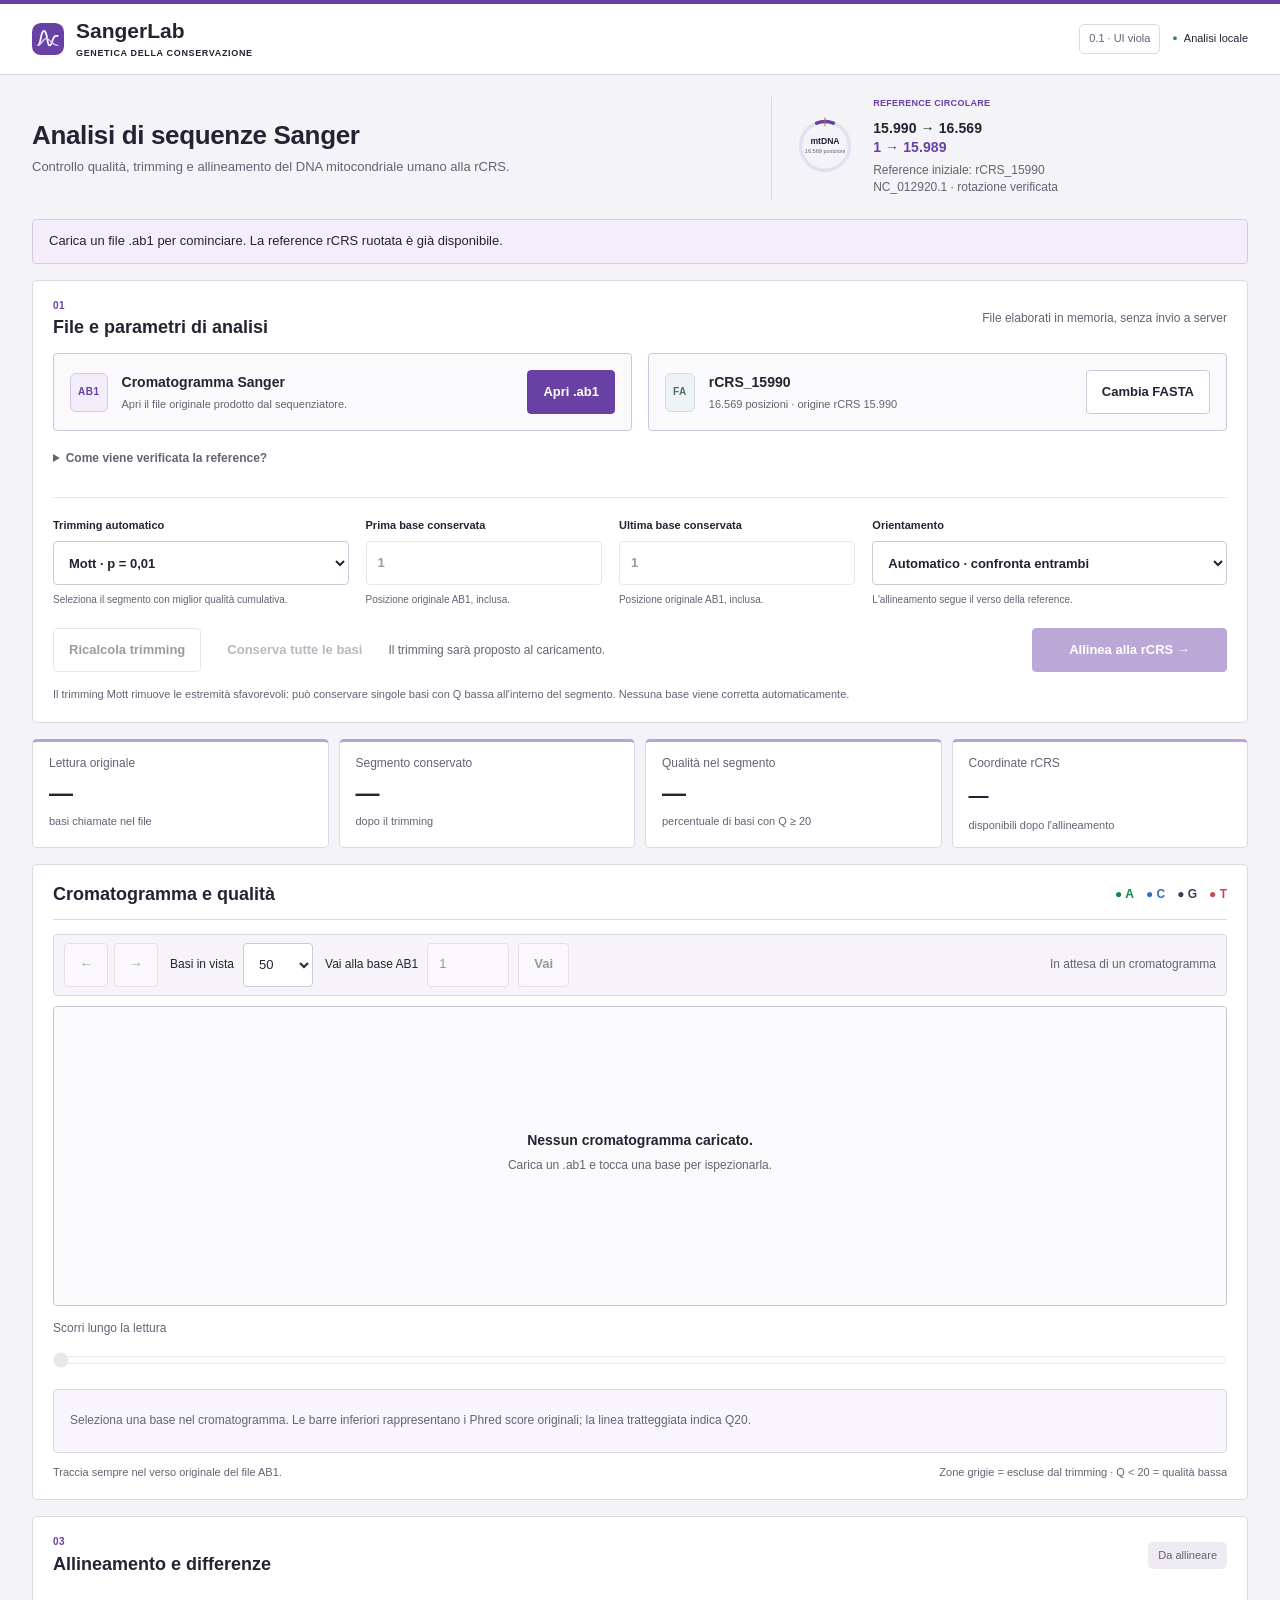
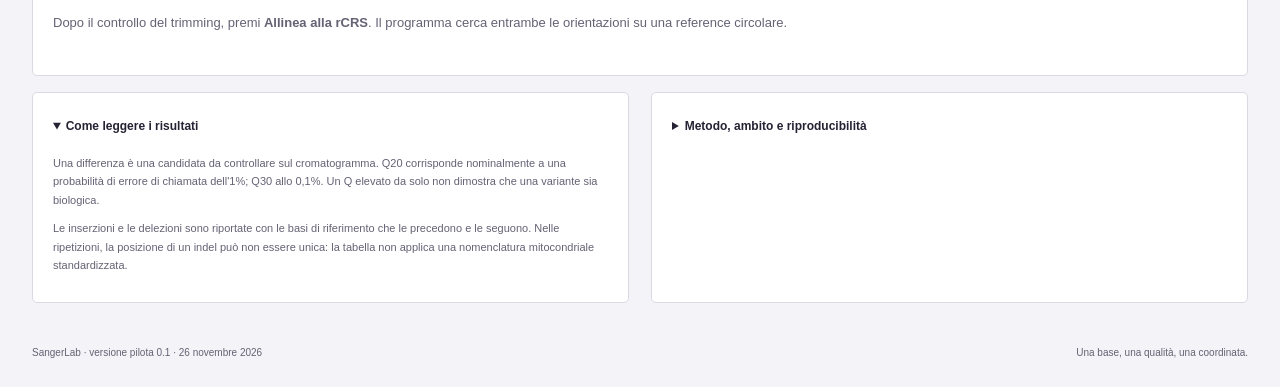
==== index.html @ 2204ccaf "Initial release - SangerLab v0.1.0" ====
<!doctype html>
<!--
MIT License

Copyright (c) 2026 SangerLab contributors

Permission is hereby granted, free of charge, to any person obtaining a copy
of this software and associated documentation files (the "Software"), to deal
in the Software without restriction, including without limitation the rights
to use, copy, modify, merge, publish, distribute, sublicense, and/or sell
copies of the Software, and to permit persons to whom the Software is
furnished to do so, subject to the following conditions:

The above copyright notice and this permission notice shall be included in all
copies or substantial portions of the Software.

THE SOFTWARE IS PROVIDED "AS IS", WITHOUT WARRANTY OF ANY KIND, EXPRESS OR
IMPLIED, INCLUDING BUT NOT LIMITED TO THE WARRANTIES OF MERCHANTABILITY,
FITNESS FOR A PARTICULAR PURPOSE AND NONINFRINGEMENT. IN NO EVENT SHALL THE
AUTHORS OR COPYRIGHT HOLDERS BE LIABLE FOR ANY CLAIM, DAMAGES OR OTHER
LIABILITY, WHETHER IN AN ACTION OF CONTRACT, TORT OR OTHERWISE, ARISING FROM,
OUT OF OR IN CONNECTION WITH THE SOFTWARE OR THE USE OR OTHER DEALINGS IN THE
SOFTWARE.

The ABIF parser is adapted from Sanger Viewer, Copyright (c) 2026 Animesh,
also licensed under MIT. See THIRD_PARTY_NOTICES.txt and src/abif.js.

-->
<html lang="it">
<head>
  <meta charset="utf-8">
  <meta name="viewport" content="width=device-width, initial-scale=1">
  <meta name="theme-color" content="#6941a5">
  <meta http-equiv="Content-Security-Policy" content="default-src 'none'; script-src 'unsafe-inline'; style-src 'unsafe-inline'; img-src data: blob:; worker-src blob:; connect-src 'none'; font-src 'none'; object-src 'none'; base-uri 'none'; form-action 'none'">
  <title>SangerLab · D-loop e coordinate rCRS</title>
  <style>:root{--ink:#252333;--muted:#656274;--green:#6941a5;--green-dark:#4e2c82;--mint:#f0eaf8;--paper:#f4f3f7;--border:#dcd9e4;--a:#19854b;--c:#326fbe;--g:#334155;--t:#c94652;--amber:#986119;--amber-bg:#fff5df;--danger:#ae3c3c;--font:Inter,ui-sans-serif,-apple-system,BlinkMacSystemFont,"Segoe UI",sans-serif}*{box-sizing:border-box}body{margin:0;font-family:var(--font);color:var(--ink);background:var(--paper);font-size:15px;line-height:1.5}button,input,select{font:inherit}button,label.file-button,summary{touch-action:manipulation}button:focus-visible,input:focus-visible,select:focus-visible,summary:focus-visible,a:focus-visible{outline:3px solid #b37d2c;outline-offset:3px}button{cursor:pointer}button:disabled,input:disabled{opacity:.45;cursor:not-allowed}a{color:var(--green)}[hidden]{display:none!important}.topbar{border-bottom:1px solid var(--border);background:#fff}.topinner{max-width:1280px;margin:auto;padding:19px 32px;display:flex;justify-content:space-between;align-items:center}.brand{display:flex;gap:12px;align-items:center;font-size:23px;font-weight:720;letter-spacing:-.7px;text-decoration:none;color:var(--ink)}.brand svg{width:40px;height:40px}.brand small{display:block;font-size:8px;font-weight:650;letter-spacing:1.9px;line-height:1.7}.header-tags{display:flex;gap:12px;align-items:center;font-size:11px}.version{border:1px solid var(--border);padding:6px 9px;border-radius:5px;letter-spacing:1px;color:var(--muted)}.local-badge{display:flex;gap:6px;align-items:center}.local-badge span{color:#27906c;font-size:9px}main{max-width:1280px;margin:auto;padding:0 32px}.hero{display:grid;grid-template-columns:1.5fr 1fr;gap:50px;align-items:center;padding:46px 0 34px}.eyebrow{font-size:10px;font-weight:750;letter-spacing:1.6px;text-transform:uppercase;color:var(--green);margin:0 0 9px}h1{font-size:clamp(30px,3.45vw,43px);font-weight:650;letter-spacing:-1.5px;line-height:1.15;margin:0 0 15px}h1 em{font-style:normal;color:var(--green)}.intro{max-width:650px;color:var(--muted);line-height:1.7;font-size:14px;margin:0}.reference-hero{border-left:1px solid var(--border);padding-left:30px;display:flex;gap:15px;align-items:center}.circle-wrap{width:125px;flex-shrink:0}.reference-hero .eyebrow{font-size:9px;letter-spacing:1px}.reference-route{font-size:19px;line-height:1.4;font-weight:600;letter-spacing:.1px;margin:4px 0 9px}.reference-route span{color:var(--green)}.small{font-size:12px}.muted{color:var(--muted)}.status{border:1px solid #d6cbe7;background:#f3eef9;border-radius:8px;padding:12px 16px;font-size:13px;margin:0 0 22px;overflow-wrap:anywhere}.status.error{background:#fff0ed;border-color:#ebc1b8;color:#8b3030}.status.busy{background:#fff5df;border-color:#eddbb6}.card{background:white;border:1px solid var(--border);border-radius:13px;padding:25px 27px;margin-bottom:22px}.section-head{display:flex;justify-content:space-between;gap:20px;align-items:center;margin-bottom:20px}.section-head .eyebrow{margin-bottom:3px}h2{font-size:20px;line-height:1.3;font-weight:650;letter-spacing:-.4px;margin:0}h3{font-size:14px;margin:0;font-weight:650}.file-grid{display:grid;grid-template-columns:1fr 1fr;gap:16px}.file-box{display:flex;gap:14px;align-items:center;border:1px dashed #cfc5dd;background:#faf9fc;border-radius:8px;padding:16px;min-width:0;position:relative}.file-icon{color:var(--green);border:1px solid #d5c8e7;background:#f2edf9;border-radius:6px;padding:11px 7px;font-size:10px;font-weight:750;letter-spacing:.5px;flex-shrink:0}.file-icon.secondary{color:#566b73;background:#edf2f2;border-color:#d2dddd}.file-info{min-width:0;flex:1}.file-info h3{overflow-wrap:anywhere}.file-info p{font-size:11px;margin:4px 0 0;color:var(--muted)}.button{border:1px solid #cec9d9;border-radius:6px;background:white;color:var(--ink);padding:10px 15px;min-height:44px;font-weight:600;font-size:12px;display:inline-flex;align-items:center;justify-content:center;gap:10px;text-decoration:none;white-space:nowrap;transition:background .12s}.button:hover:not(:disabled){background:#f3eef9;border-color:#a88bca}.button.primary{background:var(--green);color:white;border-color:var(--green)}.button.primary:hover:not(:disabled){background:var(--green-dark)}.button.quiet{border-color:transparent;background:transparent;color:var(--muted)}.small-button{min-height:38px;padding:6px 11px;font-size:11px}.square{width:44px;padding:10px}.file-input{position:absolute;left:0;bottom:0;width:1px;height:1px;opacity:0}.file-box:focus-within{outline:2px solid #a88bca;outline-offset:2px}.reference-details{margin:12px 0 20px;font-size:12px;color:var(--muted)}summary{cursor:pointer;font-weight:600;min-height:34px;padding:7px 0}details p{line-height:1.7}.controls-grid{display:grid;grid-template-columns:1.25fr 1fr 1fr 1.5fr;gap:17px;border-top:1px solid #e8e5ee;padding-top:20px}.field{display:flex;flex-direction:column;gap:7px;font-size:11px;font-weight:650}.field span{font-size:10px;color:var(--muted);font-weight:400;line-height:1.5}input[type=number],select{border:1px solid #cec9d9;border-radius:6px;background:white;color:var(--ink);min-height:44px;padding:10px 11px;font-size:12px;width:100%;min-width:0}select{cursor:pointer}.action-row{display:flex;gap:10px;align-items:center;margin-top:21px;flex-wrap:wrap}.analyze{margin-left:auto;min-width:195px}.method-note{color:var(--muted);font-size:11px;margin:14px 0 0;line-height:1.6}.stats{display:grid;grid-template-columns:repeat(4,1fr);gap:15px;margin-bottom:22px}.stat{border:1px solid var(--border);border-radius:9px;padding:17px 20px;background:#fff;display:flex;flex-direction:column}.stat>span{font-size:11px;color:var(--muted);margin-bottom:4px}.stat strong{font-size:27px;letter-spacing:-.8px;font-weight:650;line-height:1.4;font-variant-numeric:tabular-nums}.stat small{font-size:10px;color:var(--muted);margin-top:4px}.stat .map-stat{font-size:20px;letter-spacing:-.4px;line-height:1.9}.legend{display:flex;gap:13px;font-size:12px;font-weight:650}.base-a{color:var(--a)}.base-c{color:var(--c)}.base-g{color:var(--g)}.base-t{color:var(--t)}.trace-toolbar{display:flex;gap:17px;align-items:center;flex-wrap:wrap;margin-bottom:16px}.nav-buttons{display:flex;gap:6px}.inline-field{display:flex;align-items:center;gap:9px;font-size:11px;white-space:nowrap}.inline-field select{width:70px}.inline-field input{width:82px}#trace-range{margin-left:auto}.canvas-wrap{position:relative;width:100%;height:300px;border:1px solid #dedbe5;border-radius:7px;overflow:hidden;background:white}canvas{display:block;width:100%;height:300px;touch-action:pan-y;cursor:crosshair}.empty-overlay{position:absolute;inset:0;display:flex;justify-content:center;align-items:center;flex-direction:column;pointer-events:none;background:#faf9fc}.empty-overlay p{font-size:12px;color:var(--muted);margin:7px 0}.empty-symbol{font-size:70px;line-height:.8;color:#9d85bf;margin-bottom:20px;font-weight:300}.slider-label{display:flex;justify-content:space-between;font-size:11px;color:var(--muted);margin-top:14px}input[type=range]{width:100%;margin:6px 0 12px;min-height:34px;accent-color:var(--green);touch-action:pan-y}.inspector{padding:14px 16px;min-height:64px;border:1px solid #ddd5e8;background:#f8f6fc;border-radius:7px;font-size:12px;display:flex;gap:25px;align-items:center;flex-wrap:wrap}.inspect-item{display:flex;flex-direction:column;gap:2px}.inspect-item small{color:var(--muted);font-size:10px}.inspect-item strong{font-size:14px;font-variant-numeric:tabular-nums}.inspect-item .base-large{font-size:27px;line-height:1.3}.trace-foot{display:flex;justify-content:space-between;gap:12px;font-size:10px;color:var(--muted);margin-top:12px}.pill{border-radius:5px;padding:6px 10px;background:#eeebf3;color:var(--muted);font-size:11px;white-space:nowrap}.pill.ok{color:var(--green);background:#eee6f7}.pill.warn{color:var(--amber);background:var(--amber-bg)}.result-empty{padding:24px 0;color:var(--muted);font-size:13px}.alignment-summary{display:flex;gap:12px 25px;flex-wrap:wrap;font-size:12px;margin-bottom:15px}.alignment-summary strong{font-weight:650;color:var(--green)}.result-warnings>p{padding:9px 12px;font-size:12px;background:var(--amber-bg);color:#79531b;border-left:3px solid #d6aa56;margin:8px 0}.results-tabs{display:flex;gap:20px;border-bottom:1px solid var(--border);margin-top:21px}.tab{border:0;background:transparent;color:var(--muted);padding:13px 0;min-height:48px;font-size:12px;font-weight:650;border-bottom:2px solid transparent}.tab.active{color:var(--green);border-bottom-color:var(--green)}.tab span{padding:1px 6px;border-radius:4px;background:#eee8f5;margin-left:5px}.table-scroll{overflow:auto;-webkit-overflow-scrolling:touch;border:1px solid var(--border);border-radius:7px}table{border-collapse:collapse;text-align:left;width:100%;font-size:12px}th{font-weight:650;font-size:10px;text-transform:uppercase;letter-spacing:.55px;color:var(--muted);background:#f6f4f9;padding:12px 13px;white-space:nowrap;border-bottom:1px solid var(--border)}td{padding:10px 13px;border-bottom:1px solid #eeecf3;vertical-align:middle;white-space:nowrap}tbody tr:last-child td{border-bottom:0}td.note-cell{white-space:normal;min-width:180px;max-width:280px;font-size:11px;color:var(--muted)}.variant-type{font-size:10px;font-weight:700;color:var(--green);background:#f0eaf8;padding:4px 7px;border-radius:4px}.variant-type.indel{color:#7a5219;background:#fff1d9}.low-quality{color:var(--danger);font-weight:650}.no-variants{padding:25px;background:#f1ecf8;text-align:center;font-size:13px;border-radius:7px}.alignment-nav{display:flex;align-items:center;justify-content:space-between;gap:12px;margin-top:16px}.alignment-grid{font-family:ui-monospace,SFMono-Regular,Consolas,monospace;font-size:12px}.alignment-grid th,.alignment-grid td{text-align:center;padding:7px 5px;min-width:30px;white-space:nowrap}.alignment-grid th.row-name{position:sticky;left:0;z-index:1;background:#f2eff7;font-family:var(--font);min-width:85px;font-size:9px}.alignment-grid td.coord{font-size:8px;color:var(--muted);writing-mode:vertical-rl;height:45px;min-width:23px}.alignment-grid td.mismatch{background:#fff0cd}.alignment-grid td.lowq{border-bottom:2px dashed #bf6d45}.alignment-grid td.base-click{cursor:pointer}.alignment-grid td.origin-cell{border-left:3px solid #6941a5}.export-row{display:flex;flex-wrap:wrap;gap:9px;align-items:center;border-top:1px solid var(--border);margin-top:25px;padding-top:20px}.export-row .eyebrow{margin:0 9px 0 0}.notes-grid{display:grid;grid-template-columns:1fr 1fr;gap:22px}.notes{padding:17px 22px;margin-bottom:0}.notes summary{font-size:12px;color:var(--ink)}.notes p{font-size:11px;color:var(--muted);margin:9px 0}.notes a{word-break:break-word}footer{padding:27px 0;display:flex;justify-content:space-between;gap:12px;font-size:10px;color:var(--muted)}.dragging{outline:3px solid #9877c2;outline-offset:2px}.noscript{padding:30px}
@media(max-width:1000px){.hero{gap:25px}.reference-hero{padding-left:20px;gap:5px}.circle-wrap{width:93px}.reference-route{font-size:17px}.file-box{flex-wrap:wrap}.file-button{margin-left:auto}.file-info{min-width:150px}.controls-grid{grid-template-columns:repeat(2,1fr)}.section-head>span{max-width:170px;text-align:right}.stats{gap:10px}.stat{padding:15px}.stat .map-stat{font-size:17px}.inspector{gap:15px}.action-row #trim-info{order:3;width:100%}.analyze{margin-left:auto}.trace-toolbar{gap:12px}#trace-range{width:100%;margin-left:0}.export-row .button{font-size:11px;padding:9px 12px}.reference-hero .small{font-size:10px}}
@media(max-width:680px){main{padding:0 16px}.topinner{padding:15px 16px}.brand{font-size:21px}.brand small{font-size:6.5px}.brand svg{width:34px;height:34px}.header-tags{gap:7px}.version{font-size:8px;padding:5px}.local-badge{font-size:0}.local-badge span{font-size:10px}.hero{grid-template-columns:1fr;gap:23px;padding:29px 0 25px}h1{font-size:32px}.intro{font-size:13px}.reference-hero{border-left:0;border-top:1px solid var(--border);padding:17px 0 0;gap:18px}.circle-wrap{width:85px}.reference-route{font-size:17px}.reference-hero .eyebrow{margin:0}.reference-hero .small{font-size:11px}.reference-route br{display:none}.reference-route span::before{content:" → "}.reference-route{margin:4px 0}.card{padding:20px 16px;border-radius:10px}.section-head{gap:10px;align-items:flex-start}.section-head>span{display:none}h2{font-size:18px}.file-grid{grid-template-columns:1fr;gap:12px}.file-info{min-width:100px}.file-box{padding:13px;gap:10px;flex-wrap:nowrap}.file-button{font-size:10px;padding:9px}.controls-grid{gap:16px 12px}.field{font-size:10px}.field select{font-size:11px}.field span{font-size:9px}.action-row{gap:7px}.action-row .button{font-size:11px;padding:10px}.analyze{width:100%;margin:8px 0 0;order:4}.stats{grid-template-columns:1fr 1fr}.stat strong{font-size:26px}.stat .map-stat{font-size:19px}.legend{gap:8px;font-size:10px}.trace-toolbar{gap:11px}.jump-field{width:100%}.jump-field input{flex:1;max-width:100px}.trace-foot{flex-direction:column;gap:5px}.inspector{gap:13px 20px}.inspect-item strong{font-size:12px}.notes-grid{grid-template-columns:1fr;gap:14px}.notes{padding:15px 17px}.results-tabs{gap:15px}.tab{font-size:11px}.export-row .button{flex:1}.export-row .eyebrow{width:100%;margin-bottom:3px}footer{font-size:9px;flex-direction:column;gap:5px}.alignment-nav .button{font-size:10px;padding:8px 10px}.alignment-nav #align-range{font-size:10px}.status{font-size:12px}.canvas-wrap,canvas{height:300px}}
@media(prefers-reduced-motion:reduce){*{scroll-behavior:auto!important;transition:none!important}}

/* Compact scientific workstation theme; touch target sizes remain unchanged. */
:root{--font:Arial,Helvetica,sans-serif}body{font-size:14px;line-height:1.45}.topbar{border-top:4px solid var(--green)}.topinner,main{max-width:1500px}.topinner{padding-top:12px;padding-bottom:12px}.brand{font-size:21px;letter-spacing:0}.brand small{font-size:9px;letter-spacing:.65px}.brand svg{width:32px;height:32px}.hero{padding:22px 0 18px;gap:24px}h1{font-size:26px;font-weight:600;letter-spacing:-.35px;margin-bottom:6px}.reference-hero{padding-left:20px}.circle-wrap{width:66px}.reference-route{font-size:14px;margin:2px 0}.reference-hero .eyebrow{letter-spacing:.3px}.eyebrow{letter-spacing:.5px;font-size:10px}.intro{font-size:13px;line-height:1.5}.card{border-radius:5px;padding:18px 20px;margin-bottom:16px}.section-head{margin-bottom:14px}h2{font-size:18px;letter-spacing:0;font-weight:600}.stats{gap:10px;margin-bottom:16px}.stat{border-radius:5px;padding:13px 16px;border-top:3px solid #b9a2d6}.stat strong{font-size:24px;letter-spacing:0}.stat>span{font-size:12px}.stat small{font-size:11px}.button,input[type=number],select{border-radius:4px;font-size:13px}.file-box,.canvas-wrap,.inspector,.status,.table-scroll{border-radius:4px}.trace-toolbar{background:#f6f4f9;border:1px solid var(--border);padding:8px 10px;gap:12px;margin-bottom:10px;border-radius:4px}.trace-card .section-head .eyebrow{display:none}.trace-card .section-head{border-bottom:1px solid var(--border);padding-bottom:12px}.inline-field{font-size:12px}.legend{font-weight:600;gap:12px}.slider-label{font-size:12px}.trace-foot{font-size:11px}.file-box{border-style:solid}.reference-hero .small{margin:4px 0}.empty-symbol{display:none}.status{margin-bottom:16px}.version{letter-spacing:0}.trace-card .canvas-wrap{border-color:#c9c4d2}.local-badge span{color:#27906c}@media(max-width:680px){.hero{gap:12px;padding:16px 0}.hero h1{font-size:23px}.card{padding:14px 12px}.trace-toolbar{gap:8px}.stat{padding:10px}.stat strong{font-size:22px}.brand small{font-size:7px}.reference-hero{padding-left:0}.legend{gap:7px}}
</style>
</head>
<body>
  <header class="topbar"><div class="topinner">
    <a class="brand" href="#main" aria-label="SangerLab, inizio">
      <svg viewBox="0 0 40 40" aria-hidden="true"><rect width="40" height="40" rx="11" fill="#6941a5"/><path d="M7 28c5 0 3-18 8-18s3 18 7 18 3-12 8-12h3" fill="none" stroke="white" stroke-width="2.2"/><path d="M7 28c5 0 7-9 11-9s6 9 15 9" fill="none" stroke="#d9c7f2" stroke-width="1.8"/></svg>
      <span>SangerLab<small>GENETICA DELLA CONSERVAZIONE</small></span>
    </a>
    <div class="header-tags"><span class="version">0.1 · UI viola</span><span class="local-badge"><span aria-hidden="true">●</span> Analisi locale</span></div>
  </div></header>
  <main id="main">
    <section class="hero">
      <div><h1>Analisi di sequenze Sanger</h1><p class="intro">Controllo qualità, trimming e allineamento del DNA mitocondriale umano alla rCRS.</p></div>
      <aside class="reference-hero"><div class="circle-wrap"><svg viewBox="0 0 130 130" aria-label="Il DNA mitocondriale è circolare"><circle cx="65" cy="65" r="48" fill="none" stroke="#e6dff0" stroke-width="7"/><path d="M48.6 19.9 A48 48 0 0 1 81.4 19.9" fill="none" stroke="#6941a5" stroke-width="7" stroke-linecap="round"/><line x1="65" y1="9" x2="65" y2="26" stroke="#bd722a" stroke-width="2"/><text x="65" y="61" text-anchor="middle" fill="#252333" font-size="17" font-weight="650">mtDNA</text><text x="65" y="79" text-anchor="middle" fill="#656274" font-size="11">16.569 posizioni</text></svg></div><div><p class="eyebrow">REFERENCE CIRCOLARE</p><p class="reference-route">15.990 → 16.569<br><span>1 → 15.989</span></p><p class="small muted">Reference iniziale: rCRS_15990<br>NC_012920.1 · rotazione verificata</p></div></aside>
    </section>

    <div id="status" class="status" role="status" aria-live="polite">Carica un file .ab1 per cominciare. La reference rCRS ruotata è già disponibile.</div>

    <section class="card setup" aria-labelledby="setup-title">
      <div class="section-head"><div><p class="eyebrow">01</p><h2 id="setup-title">File e parametri di analisi</h2></div><span class="muted small">File elaborati in memoria, senza invio a server</span></div>
      <div class="file-grid">
        <div class="file-box" id="read-drop"><div class="file-icon">AB1</div><div class="file-info"><h3 id="read-name">Cromatogramma Sanger</h3><p id="read-meta">Apri il file originale prodotto dal sequenziatore.</p></div><label class="button primary file-button" for="ab1-file">Apri .ab1</label><input id="ab1-file" class="file-input" type="file" accept=".ab1,.abi" aria-label="Carica cromatogramma AB1"></div>
        <div class="file-box"><div class="file-icon secondary">FA</div><div class="file-info"><h3 id="reference-name">rCRS_15990</h3><p id="reference-meta">16.569 posizioni · origine rCRS 15.990</p></div><label class="button file-button" for="fasta-file">Cambia FASTA</label><input id="fasta-file" class="file-input" type="file" accept=".fasta,.fa,.fna,.fas,.txt" aria-label="Carica reference FASTA"></div>
      </div>
      <details class="reference-details"><summary>Come viene verificata la reference?</summary><p>Il FASTA deve contenere la rCRS completa NC_012920.1, originale o ruotata. La sequenza viene confrontata base per base con la rCRS inclusa nel tool: l'origine viene ricavata dalla sequenza, mai dal solo nome. Si conserva anche la N convenzionale in posizione 3107. Reference differenti o frammentarie sono rifiutate in questa versione.</p><p id="coordinate-example"></p><button id="restore-reference" class="button small-button">Ripristina rCRS_15990</button></details>
      <div class="controls-grid">
        <label class="field">Trimming automatico<select id="cutoff"><option value="0.01" selected>Mott · p = 0,01</option><option value="0.05">Mott · p = 0,05</option><option value="0.001">Mott · p = 0,001</option></select><span>Seleziona il segmento con miglior qualità cumulativa.</span></label>
        <label class="field">Prima base conservata<input type="number" id="trim-start" min="1" value="1" inputmode="numeric" disabled><span>Posizione originale AB1, inclusa.</span></label>
        <label class="field">Ultima base conservata<input type="number" id="trim-end" min="1" value="1" inputmode="numeric" disabled><span>Posizione originale AB1, inclusa.</span></label>
        <label class="field">Orientamento<select id="orientation"><option value="auto">Automatico · confronta entrambi</option><option value="forward">Come nel file AB1</option><option value="reverse">Reverse complement</option></select><span>L'allineamento segue il verso della reference.</span></label>
      </div>
      <div class="action-row"><button id="auto-trim" class="button" disabled>Ricalcola trimming</button><button id="reset-trim" class="button quiet" disabled>Conserva tutte le basi</button><span id="trim-info" class="small muted">Il trimming sarà proposto al caricamento.</span><button id="analyze" class="button primary analyze" disabled>Allinea alla rCRS <span aria-hidden="true">→</span></button></div>
      <p class="method-note">Il trimming Mott rimuove le estremità sfavorevoli: può conservare singole basi con Q bassa all'interno del segmento. Nessuna base viene corretta automaticamente.</p>
    </section>

    <section class="stats" aria-label="Riepilogo analisi"><div class="stat"><span>Lettura originale</span><strong id="stat-length">—</strong><small id="stat-length-note">basi chiamate nel file</small></div><div class="stat"><span>Segmento conservato</span><strong id="stat-trim">—</strong><small id="stat-trim-note">dopo il trimming</small></div><div class="stat"><span>Qualità nel segmento</span><strong id="stat-q">—</strong><small id="stat-q-note">percentuale di basi con Q ≥ 20</small></div><div class="stat"><span>Coordinate rCRS</span><strong id="stat-map" class="map-stat">—</strong><small id="stat-map-note">disponibili dopo l'allineamento</small></div></section>

    <section class="card trace-card" aria-labelledby="trace-title">
      <div class="section-head"><div><p class="eyebrow">02</p><h2 id="trace-title">Cromatogramma e qualità</h2></div><div class="legend"><span class="base-a">● A</span><span class="base-c">● C</span><span class="base-g">● G</span><span class="base-t">● T</span></div></div>
      <div class="trace-toolbar"><div class="nav-buttons"><button id="prev-trace" class="button square" aria-label="Tratto precedente" disabled>←</button><button id="next-trace" class="button square" aria-label="Tratto successivo" disabled>→</button></div><label class="inline-field">Basi in vista<select id="view-count"><option>30</option><option selected>50</option><option>80</option><option>120</option></select></label><label class="inline-field jump-field">Vai alla base AB1<input type="number" id="jump-base" value="1" min="1" inputmode="numeric" disabled><button id="jump-button" class="button" disabled>Vai</button></label><span id="trace-range" class="small muted">In attesa di un cromatogramma</span></div>
      <div class="canvas-wrap"><canvas id="trace-canvas" aria-label="Cromatogramma, basi e barre di qualità. Tocca un picco per leggere i dettagli."></canvas><div id="trace-empty" class="empty-overlay"><div class="empty-symbol" aria-hidden="true">∿</div><h3>Nessun cromatogramma caricato.</h3><p>Carica un .ab1 e tocca una base per ispezionarla.</p></div></div>
      <label class="slider-label" for="trace-slider">Scorri lungo la lettura<span id="slider-position"></span></label><input id="trace-slider" type="range" min="0" max="1" value="0" disabled aria-label="Posizione della finestra del cromatogramma">
      <div id="base-inspector" class="inspector"><span class="muted">Seleziona una base nel cromatogramma. Le barre inferiori rappresentano i Phred score originali; la linea tratteggiata indica Q20.</span></div>
      <div class="trace-foot"><span>Traccia sempre nel verso originale del file AB1.</span><span>Zone grigie = escluse dal trimming · Q &lt; 20 = qualità bassa</span></div>
    </section>

    <section class="card results-card" aria-labelledby="results-title"><div class="section-head"><div><p class="eyebrow">03</p><h2 id="results-title">Allineamento e differenze</h2></div><span id="alignment-state" class="pill">Da allineare</span></div>
      <div id="result-empty" class="result-empty">Dopo il controllo del trimming, premi <strong>Allinea alla rCRS</strong>. Il programma cerca entrambe le orientazioni su una reference circolare.</div>
      <div id="result-content" hidden>
        <div id="alignment-summary" class="alignment-summary"></div><div id="result-warnings" class="result-warnings"></div>
        <div class="results-tabs" role="tablist" aria-label="Risultati"><button id="tab-variants" class="tab active" role="tab" aria-selected="true" aria-controls="variants-panel">Differenze <span id="variant-count">0</span></button><button id="tab-alignment" class="tab" role="tab" aria-selected="false" aria-controls="alignment-panel">Allineamento base per base</button></div>
        <div id="variants-panel" role="tabpanel" aria-labelledby="tab-variants"><p class="small muted">Differenze candidate rispetto alla reference. Tocca «Vedi picco» per tornare alla traccia. La qualità è quella della chiamata nel file, non una probabilità di variante.</p><div class="table-scroll"><table id="variants-table"><thead><tr><th>Tipo</th><th>rCRS</th><th>FASTA</th><th>Ref → lettura</th><th>Q</th><th>Valutazione</th><th>Traccia</th></tr></thead><tbody id="variants-body"></tbody></table></div><div id="no-variants" class="no-variants" hidden>Nessuna differenza nel segmento allineato.</div></div>
        <div id="alignment-panel" role="tabpanel" aria-labelledby="tab-alignment" hidden><div class="alignment-nav"><button id="align-prev" class="button">← Precedenti</button><span id="align-range" class="small"></span><button id="align-next" class="button">Successive →</button></div><p class="small muted">Scorri orizzontalmente se necessario. Le celle gialle indicano differenze; quelle tratteggiate, qualità bassa. «+» = inserzione nella lettura; «−» = gap.</p><div class="table-scroll alignment-scroll" id="alignment-grid"></div></div>
        <div class="export-row"><span class="eyebrow">ESPORTA</span><button id="export-fasta" class="button">Lettura FASTA</button><button id="export-alignment" class="button">Allineamento FASTA</button><button id="export-variants" class="button">Differenze TSV</button><button id="export-quality" class="button">Qualità TSV</button><button id="export-report" class="button">Report JSON</button></div>
        <p class="method-note">Il FASTA contiene la lettura rifilata nell'orientamento della reference. Non è un consenso di più letture. Le regioni senza dati non vengono riempite con basi della reference.</p>
      </div>
    </section>

    <section class="notes-grid"><details class="card notes" open><summary>Come leggere i risultati</summary><p>Una differenza è una candidata da controllare sul cromatogramma. Q20 corrisponde nominalmente a una probabilità di errore di chiamata dell'1%; Q30 allo 0,1%. Un Q elevato da solo non dimostra che una variante sia biologica.</p><p>Le inserzioni e le delezioni sono riportate con le basi di riferimento che le precedono e le seguono. Nelle ripetizioni, la posizione di un indel può non essere unica: la tabella non applica una nomenclatura mitocondriale standardizzata.</p></details><details class="card notes"><summary>Metodo, ambito e riproducibilità</summary><p>Allineamento semiglobale con gap affini: tutta la lettura conservata è allineata a un tratto della reference. Match +2, mismatch −3, apertura gap −6, estensione −1. La reference duplicata consente il passaggio attraverso l'origine; la numerazione viene poi riportata modulo 16.569.</p><p>Questa versione analizza una lettura alla volta. Non richiama i picchi, non misura l'eteroplasmia, non costruisce un consenso forward/reverse e non assegna aplogruppi. I Phred sono quelli già presenti nel file AB1.</p><p>Codice open source MIT. Parser adattato da <a href="https://github.com/animeshkundu/sanger-viewer" target="_blank" rel="noopener noreferrer">Sanger Viewer, Animesh</a>. Nessuna libreria esterna caricata, nessun account, nessun caricamento dei dati su server. Ricaricando la pagina si perde la sessione: esporta i risultati per conservarli.</p></details></section>
    <footer><span>SangerLab · versione pilota 0.1 · 26 novembre 2026</span><span>Una base, una qualità, una coordinata.</span></footer>
  </main>
  <script id="sanger-reference" type="application/json">{"name": "rCRS_15990", "origin": 15990, "sequence": "[base64]"}</script>
  <script id="sanger-core">/* SangerLab scientific core. MIT License; see LICENSE.
 * Coordinates: internal indices are zero-based; exported positions are one-based.
 * No network requests, external dependencies, read clipping, or reference imputation.
 */
(function (root) {
  'use strict';

  const VERSION = '0.1.0';
  const DNA = /^[ACGTRYSWKMBDHVN]+$/;
  const COMPLEMENT = { A:'T', C:'G', G:'C', T:'A', R:'Y', Y:'R', S:'S', W:'W', K:'M', M:'K', B:'V', V:'B', D:'H', H:'D', N:'N' };
  const NEG = -1e15;

  function cleanSequence(sequence, label) {
    if (typeof sequence !== 'string') throw new Error(label + ': sequenza non valida.');
    const value = sequence.toUpperCase();
    if (!DNA.test(value)) throw new Error(label + ': usare soltanto basi DNA IUPAC, senza gap.');
    return value;
  }

  function parseFasta(text) {
    if (typeof text !== 'string') throw new Error('FASTA: contenuto non testuale.');
    const lines = text.replace(/^\uFEFF/, '').split(/\r?\n/);
    let header = null;
    const parts = [];
    for (const raw of lines) {
      const line = raw.trim();
      if (!line || line.startsWith(';')) continue;
      if (line.startsWith('>')) {
        if (header !== null) throw new Error('Caricare una reference FASTA con una sola sequenza.');
        header = line.slice(1).trim();
        if (!header) throw new Error('FASTA: intestazione vuota.');
      } else {
        if (header === null) throw new Error('FASTA: manca la prima intestazione >nome.');
        parts.push(line.replace(/\s/g, ''));
      }
    }
    if (header === null || !parts.length) throw new Error('FASTA: nessuna sequenza presente.');
    const sequence = cleanSequence(parts.join(''), 'FASTA');
    const name = header.split(/\s+/)[0];
    const ambiguous = (sequence.match(/[^ACGT]/g) || []).length;
    return { name, description:header, sequence, length:sequence.length,
      warnings: ambiguous ? [`La reference contiene ${ambiguous} basi IUPAC ambigue; queste posizioni non producono SNP definiti.`] : [] };
  }

  function reverseComplement(sequence) {
    const value = cleanSequence(sequence, 'Reverse complement');
    let result = '';
    for (let i=value.length-1; i>=0; --i) result += COMPLEMENT[value[i]];
    return result;
  }

  function validateQualities(qualities, length) {
    if (!qualities || qualities.length !== length) throw new Error('Il numero di qualità Phred deve corrispondere alle basi.');
    for (let i=0; i<length; ++i) {
      if (!Number.isFinite(qualities[i]) || qualities[i] < 0 || qualities[i] > 255) {
        throw new Error('Qualità Phred non valida alla base ' + (i+1) + '.');
      }
    }
  }

  /** Modified Mott/Kadane: maximum positive contiguous sum(cutoff - 10^(-Q/10)).
   * Equal-score ties retain the earliest finished segment; exact zero terminal
   * increments are omitted. A nonpositive optimum returns an empty interval.
   * This is NOT a filter requiring every retained base to exceed a Q threshold.
   */
  function mottTrim(qualities, cutoff=0.01) {
    if (!Number.isFinite(cutoff) || cutoff <= 0 || cutoff >= 1) throw new Error('Il cutoff Mott deve essere compreso tra 0 e 1, estremi esclusi.');
    validateQualities(qualities, qualities ? qualities.length : -1);
    let running=0, begin=0, best=0, start=0, end=0;
    for (let i=0; i<qualities.length; ++i) {
      const increment = cutoff - Math.pow(10, -qualities[i]/10);
      if (running <= 1e-12) { running=0; begin=i; }
      running += increment;
      if (running > best + 1e-12) { best=running; start=begin; end=i+1; }
      if (running <= 1e-12) { running=0; begin=i+1; }
    }
    return { start, end, length:end-start, score:best, cutoff, empty:end===start };
  }

  function coordinate(refIndex0, origin, length) {
    const index = ((refIndex0 % length) + length) % length;
    return { fastaPos:index+1, rcrsPos:((origin-1+index)%length)+1 };
  }

  function substitution(a,b,match,mismatch) {
    // Ambiguous symbols carry no mismatch claim and no positive match evidence.
    if (a==='N' || b==='N' || !'ACGT'.includes(a) || !'ACGT'.includes(b)) return 0;
    return a===b ? match : mismatch;
  }

  /** Gotoh-style affine DP, query-global/reference-local. Gaps cost
   * gapOpen + (length-1)*gapExtend. Reference prefix/suffix are free; every
   * query base participates. Traceback uses one byte/cell and rolling scores.
   */
  function semiglobal(query, target, parameters) {
    const m=query.length, n=target.length, stride=n+1;
    const cells=(m+1)*stride;
    if (cells > parameters.maxCells) throw new Error('Allineamento troppo grande: ridurre la lettura/reference. Limite ' + parameters.maxCells.toLocaleString('it-IT') + ' celle.');
    const trace = new Uint8Array(cells);
    let pm=new Float64Array(stride), pi=new Float64Array(stride), pd=new Float64Array(stride);
    let cm=new Float64Array(stride), ci=new Float64Array(stride), cd=new Float64Array(stride);
    pi.fill(NEG); pd.fill(NEG);
    const go=parameters.gapOpen, ge=parameters.gapExtend;
    for (let i=1; i<=m; ++i) {
      cm[0]=NEG; cd[0]=NEG; ci[0]=-go-(i-1)*ge;
      trace[i*stride]=(i===1 ? 0 : 1)<<2;
      const a=query[i-1];
      const knownA = a==='A'||a==='C'||a==='G'||a==='T';
      const row=i*stride;
      for (let j=1; j<=n; ++j) {
        let predecessor=0, best=pm[j-1];
        if (pi[j-1]>best) {best=pi[j-1]; predecessor=1;}
        if (pd[j-1]>best) {best=pd[j-1]; predecessor=2;}
        const b=target[j-1];
        const knownB=b==='A'||b==='C'||b==='G'||b==='T';
        cm[j]=best + (knownA && knownB ? (a===b ? parameters.match : parameters.mismatch) : 0);
        let bits=predecessor;
        best=pi[j]-ge; predecessor=1;
        if (pm[j]-go>best) {best=pm[j]-go; predecessor=0;}
        if (pd[j]-go>best) {best=pd[j]-go; predecessor=2;}
        ci[j]=best; bits|=predecessor<<2;
        best=cd[j-1]-ge; predecessor=2;
        if (cm[j-1]-go>best) {best=cm[j-1]-go; predecessor=0;}
        if (ci[j-1]-go>best) {best=ci[j-1]-go; predecessor=1;}
        cd[j]=best; bits|=predecessor<<4;
        trace[row+j]=bits;
      }
      [pm,cm]=[cm,pm]; [pi,ci]=[ci,pi]; [pd,cd]=[cd,pd];
    }
    let score=NEG, end=0, state=0;
    let endpointCount=0;
    // A final reference deletion is never needed when its suffix is free.
    for (let j=0; j<=n; ++j) {
      const value=Math.max(pm[j],pi[j]);
      if (value>score) {score=value; end=j; state=pm[j]>=pi[j]?0:1; endpointCount=1;}
      else if (value===score) ++endpointCount;
    }
    const uniqueEndpoints=new Set();
    for(let j=0;j<=n;++j) if(Math.max(pm[j],pi[j])===score) {
      uniqueEndpoints.add(parameters.circular ? j%parameters.referenceLength : j);
    }
    let i=m, j=end;
    const reversed=[];
    while (i>0) {
      const bits=trace[i*stride+j];
      if (state===0) {
        if (j===0) throw new Error('Traceback non valido: stato match senza reference.');
        reversed.push({refIndex0:j-1,queryIndex0:i-1});
        state=bits&3; --i; --j;
      } else if (state===1) {
        reversed.push({refIndex0:null,queryIndex0:i-1});
        state=(bits>>2)&3; --i;
      } else if (state===2) {
        if (j===0) throw new Error('Traceback non valido: delezione senza reference.');
        reversed.push({refIndex0:j-1,queryIndex0:null});
        state=(bits>>4)&3; --j;
      } else throw new Error('Traceback non valido.');
    }
    reversed.reverse();
    return {score,start:j,end,rawColumns:reversed,endpointCount,uniqueEndpointCount:uniqueEndpoints.size};
  }

  function anchorFor(index, reference, origin, circular, observed) {
    if (index===null || index===undefined || (!circular && (index<0 || index>=reference.length))) return null;
    const coords=coordinate(index,origin,reference.length);
    return {...coords, base:reference[coords.fastaPos-1], observed};
  }

  function makeVariants(columns, reference, parameters) {
    const variants=[];
    for (let i=0; i<columns.length; ++i) {
      const c=columns[i];
      if (c.op==='=') continue;
      if (c.op==='X' || c.op==='?') {
        variants.push({type:c.op==='X'?'SNP':'AMBIGUOUS', rcrsPos:c.rcrsPos,fastaPos:c.fastaPos,
          ref:c.refBase, alt:c.readBase, readPos:c.readPos, quality:c.quality, flankQuality:null,
          lowQuality:c.lowQuality, positions:[c.rcrsPos], fastaPositions:[c.fastaPos], readPositions:[c.readPos],
          leftAnchor:null,rightAnchor:null,placementAmbiguous:false,
          note:c.op==='?'?'Base IUPAC ambigua nella read o nella reference; nessuna chiamata di SNP definita.':(c.lowQuality?'Differenza in una base di bassa qualità: controllare il cromatogramma.':'Differenza rispetto alla reference; controllare il cromatogramma.')});
        continue;
      }
      const start=i, op=c.op;
      while (i+1<columns.length && columns[i+1].op===op) ++i;
      const block=columns.slice(start,i+1);
      let left=null,right=null;
      for (let k=start-1;k>=0;--k) if(columns[k].refIndex0!==null) {left=columns[k].refIndex0;break;}
      for (let k=i+1;k<columns.length;++k) if(columns[k].refIndex0!==null) {right=columns[k].refIndex0;break;}
      // Flanks outside aligned coverage are reference context, explicitly labelled.
      const hasLeft=left!==null, hasRight=right!==null;
      if(op==='D') {if(left===null) left=block[0].refIndex0-1; if(right===null) right=block.at(-1).refIndex0+1;}
      else {if(left===null && right!==null) left=right-1; if(right===null && left!==null) right=left+1;}
      const leftAnchor=anchorFor(left,reference,parameters.origin,parameters.circular,hasLeft);
      const rightAnchor=anchorFor(right,reference,parameters.origin,parameters.circular,hasRight);
      const ref=op==='D'?block.map(x=>x.refBase).join(''):'';
      const alt=op==='I'?block.map(x=>x.readBase).join(''):'';
      const allele=ref||alt;
      const placementAmbiguous=!!((leftAnchor && leftAnchor.base===allele.at(-1)) || (rightAnchor && rightAnchor.base===allele[0]));
      const qs=block.map(x=>x.quality).filter(x=>x!==null);
      const flankQs=[];
      for(let k=start-1;k>=0;--k) if(columns[k].quality!==null) {flankQs.push(columns[k].quality);break;}
      for(let k=i+1;k<columns.length;++k) if(columns[k].quality!==null) {flankQs.push(columns[k].quality);break;}
      const quality=qs.length?Math.min(...qs):null;
      const flankQuality=flankQs.length?Math.min(...flankQs):null;
      const lowQuality=quality!==null?quality<parameters.qualityThreshold:flankQuality===null||flankQuality<parameters.qualityThreshold;
      const positions=block.filter(x=>x.rcrsPos!==null).map(x=>x.rcrsPos);
      const fastaPositions=block.filter(x=>x.fastaPos!==null).map(x=>x.fastaPos);
      variants.push({type:op==='I'?'INS':'DEL',rcrsPos:positions[0] ?? leftAnchor?.rcrsPos ?? rightAnchor?.rcrsPos ?? null,
        fastaPos:fastaPositions[0] ?? leftAnchor?.fastaPos ?? rightAnchor?.fastaPos ?? null,
        ref,alt,readPos:block.find(x=>x.readPos!==null)?.readPos??null,quality,flankQuality,lowQuality,positions,fastaPositions,
        readPositions:block.filter(x=>x.readPos!==null).map(x=>x.readPos), leftAnchor,rightAnchor,placementAmbiguous,
        note:'Indel rappresentato come nell’allineamento, non normalizzato.'+(placementAmbiguous?' Posizionamento equivalente possibile in una ripetizione.':' Nessuna equivalenza locale semplice rilevata; controllare comunque i picchi.')+(op==='D'?' La delezione non ha un proprio Phred; flankQuality riguarda le basi adiacenti.':'')});
    }
    return variants;
  }

  function alignRead(sequence, qualities, reference, options={}) {
    const query=cleanSequence(sequence,'Read');
    const target=cleanSequence(reference,'Reference');
    validateQualities(qualities,query.length);
    const parameters={origin:1,circular:true,orientation:'auto',match:2,mismatch:-3,gapOpen:6,gapExtend:1,
      trimStart:0,qualityThreshold:20,minIdentity:0.80,minReadLength:50,maxCells:100000000,...options};
    const L=target.length;
    parameters.referenceLength=L;
    if(!Number.isInteger(parameters.origin)||parameters.origin<1||parameters.origin>L) throw new Error('La coordinata rCRS della prima base deve essere un intero da 1 alla lunghezza della reference.');
    if(!['auto','forward','reverse'].includes(parameters.orientation)) throw new Error('Orientamento non valido.');
    if(!Number.isInteger(parameters.trimStart)||parameters.trimStart<0) throw new Error('trimStart deve essere un indice zero-based non negativo.');
    for(const key of ['match','mismatch','gapOpen','gapExtend','qualityThreshold','minIdentity','minReadLength','maxCells']) if(!Number.isFinite(parameters[key])) throw new Error('Parametro numerico non valido: '+key);
    if(parameters.match<=0||parameters.mismatch>0||parameters.gapOpen<=0||parameters.gapExtend<=0) throw new Error('Punteggi di allineamento non validi.');
    if(parameters.minIdentity<0||parameters.minIdentity>1||parameters.minReadLength<1||parameters.qualityThreshold<0) throw new Error('Soglie di controllo non valide.');
    if(parameters.circular && query.length>L) throw new Error('Per questa versione la read deve essere più corta o uguale alla reference circolare.');
    const doubled=parameters.circular?target+target:target;
    let best=null,otherScore=null,selectedOrientation=null,orientedQuery=null,orientedQualities=null;
    const orientations=parameters.orientation==='auto'?['forward','reverse']:[parameters.orientation];
    for(const orientation of orientations) {
      const seq=orientation==='forward'?query:reverseComplement(query);
      const result=semiglobal(seq,doubled,parameters);
      if(best===null||result.score>best.score) {
        otherScore=best?.score??null;
        best=result;selectedOrientation=orientation;orientedQuery=seq;
        orientedQualities=orientation==='forward'?Array.from(qualities):Array.from(qualities).reverse();
      } else otherScore=result.score;
    }
    const referenceSpan=best.end-best.start;
    if(parameters.circular && referenceSpan>L) throw new Error('Allineamento esteso oltre un giro della reference: verificare read, trimming e parametri.');
    const columns=best.rawColumns.map(({refIndex0,queryIndex0})=>{
      const coords=refIndex0===null?{fastaPos:null,rcrsPos:null}:coordinate(refIndex0,parameters.origin,L);
      const refBase=refIndex0===null?'-':doubled[refIndex0];
      const readBase=queryIndex0===null?'-':orientedQuery[queryIndex0];
      const readIndex0=queryIndex0===null?null:parameters.trimStart+(selectedOrientation==='forward'?queryIndex0:query.length-1-queryIndex0);
      const quality=queryIndex0===null?null:orientedQualities[queryIndex0];
      let op;
      if(refIndex0===null) op='I';
      else if(queryIndex0===null) op='D';
      else if(!'ACGT'.includes(refBase)||!'ACGT'.includes(readBase)) op='?';
      else op=refBase===readBase?'=':'X';
      return {op,refIndex0:refIndex0===null?null:refIndex0%L,refUnwrappedIndex0:refIndex0,queryIndex0,...coords,
        readIndex0,readPos:readIndex0===null?null:readIndex0+1,refBase,readBase,quality,lowQuality:quality!==null&&quality<parameters.qualityThreshold};
    });
    // Variant context needs unwrapped indices across the circular join.
    const contextColumns=columns.map(c=>({...c,refIndex0:c.refUnwrappedIndex0}));
    const variants=makeVariants(contextColumns,target,parameters);
    const counts={'=':0,'X':0,'I':0,'D':0,'?':0};
    for(const c of columns) ++counts[c.op];
    const identity=counts['=']/Math.max(1,columns.length);
    const lowQuality=orientedQualities.filter(q=>q<parameters.qualityThreshold).length;
    const first=columns.find(c=>c.rcrsPos!==null),last=columns.findLast(c=>c.rcrsPos!==null);
    const warnings=[];
    const accepted=identity>=parameters.minIdentity&&query.length>=parameters.minReadLength&&referenceSpan>0;
    if(query.length<parameters.minReadLength) warnings.push('Read più corta della lunghezza minima di controllo ('+parameters.minReadLength+' basi).');
    if(identity<parameters.minIdentity) warnings.push('Identità inferiore alla soglia di controllo ('+Math.round(parameters.minIdentity*100)+'%): allineamento non accettato.');
    if(lowQuality) warnings.push(lowQuality+' basi mantenute hanno qualità inferiore a Q'+parameters.qualityThreshold+'. Il trimming Mott può mantenere basi interne di bassa qualità.');
    if(counts['?']) warnings.push(counts['?']+' colonne contengono simboli IUPAC ambigui: nessuna chiamata di SNP definita per queste colonne.');
    if(otherScore!==null&&otherScore===best.score) warnings.push('Entrambi gli orientamenti hanno lo stesso punteggio; orientamento da verificare.');
    // A doubled circle has duplicate endpoints; count distinct circular loci.
    // This detects endpoint ambiguity, not every alternative internal gap path.
    if(best.uniqueEndpointCount>1) warnings.push('Più posizionamenti hanno lo stesso punteggio; verificare la specificità della read.');
    if(variants.some(v=>v.placementAmbiguous)) warnings.push('Almeno un indel cade in una ripetizione: la posizione mostrata dipende dall’allineamento e non è normalizzata.');
    if(!referenceSpan) warnings.push('Nessuna base della reference allineata.');
    let wrapsRcrs=false,wrapsFasta=false;
    for(let i=1;i<columns.length;++i) {
      const c=columns[i]; if(c.rcrsPos===null) continue;
      let k=i-1;while(k>=0&&columns[k].rcrsPos===null)--k;
      if(k>=0){if(c.rcrsPos<columns[k].rcrsPos)wrapsRcrs=true;if(c.fastaPos<columns[k].fastaPos)wrapsFasta=true;}
    }
    return {version:VERSION,orientation:selectedOrientation,score:best.score,otherOrientationScore:otherScore,
      sequence:orientedQuery,qualities:orientedQualities,columns,variants,
      alignment:{reference:columns.map(c=>c.refBase).join(''),query:columns.map(c=>c.readBase).join(''),
        matchLine:columns.map(c=>c.op==='='?'|':c.op==='?'?'?':' ').join('')},
      summary:{readLength:query.length,alignmentColumns:columns.length,referenceLength:L,referenceSpan,
        fastaStart:first?.fastaPos??null,fastaEnd:last?.fastaPos??null,rcrsStart:first?.rcrsPos??null,rcrsEnd:last?.rcrsPos??null,
        matches:counts['='],mismatches:counts.X,inserted:counts.I,deleted:counts.D,ambiguous:counts['?'],lowQuality,
        identity,readCoverage:1,referenceCoverage:referenceSpan/L,wrapsRcrs,wrapsFasta,accepted,
        equivalentEndpointCount:best.uniqueEndpointCount,
        meanQuality:orientedQualities.reduce((a,b)=>a+b,0)/orientedQualities.length},
      warnings,parameters};
  }

  const api={VERSION,parseFasta,reverseComplement,mottTrim,coordinate,alignRead};
  root.SangerCore=api;
  if(typeof module!=='undefined'&&module.exports) module.exports=api;
})(typeof globalThis!=='undefined'?globalThis:this);
</script>
  <script>/*
 * ABIF parser adapted and hardened from Sanger Viewer:
 * https://github.com/animeshkundu/sanger-viewer/blob/
 * 3ceda33e18dde1700f6a53414f58ad4b1d8989be/src/parsers/abif.ts
 *
 * MIT License
 * Copyright (c) 2026 Animesh
 *
 * Permission is hereby granted, free of charge, to any person obtaining a copy
 * of this software and associated documentation files (the "Software"), to deal
 * in the Software without restriction, including without limitation the rights
 * to use, copy, modify, merge, publish, distribute, sublicense, and/or sell
 * copies of the Software, and to permit persons to whom the Software is
 * furnished to do so, subject to the following conditions:
 *
 * The above copyright notice and this permission notice shall be included in all
 * copies or substantial portions of the Software.
 *
 * THE SOFTWARE IS PROVIDED "AS IS", WITHOUT WARRANTY OF ANY KIND, EXPRESS OR
 * IMPLIED, INCLUDING BUT NOT LIMITED TO THE WARRANTIES OF MERCHANTABILITY,
 * FITNESS FOR A PARTICULAR PURPOSE AND NONINFRINGEMENT. IN NO EVENT SHALL THE
 * AUTHORS OR COPYRIGHT HOLDERS BE LIABLE FOR ANY CLAIM, DAMAGES OR OTHER
 * LIABILITY, WHETHER IN AN ACTION OF CONTRACT, TORT OR OTHERWISE, ARISING FROM,
 * OUT OF OR IN CONNECTION WITH THE SOFTWARE OR THE USE OR OTHER DEALINGS IN THE
 * SOFTWARE.
 *
 * SangerLab changes: bounds checks, typed signed traces, matched PBAS/PLOC/PCON
 * generations, no assumed FWO_ channel order, length consistency checks,
 * no extraction of personal instrument/sample metadata, reverse-complement
 * of sequence/quality/peaks/channels as one coherent record.
 */

(function (global) {
"use strict";

const ABIF_COMPLEMENT = Object.freeze({
  A: 'T', T: 'A', C: 'G', G: 'C', R: 'Y', Y: 'R', S: 'S', W: 'W',
  K: 'M', M: 'K', B: 'V', V: 'B', D: 'H', H: 'D', N: 'N'
});

/** Parse ABI analyzed traces and the original basecaller calls (PBAS2).
 * Falls back to generation 1 only when the whole PBAS2/PLOC2 pair is absent.
 * A generation's quality scores are never mixed with another generation.
 * All per-base and per-trace coordinates are zero based internally.
 */
function parseAb1(buffer, fileName = 'sequence.ab1') {
  if (ArrayBuffer.isView(buffer)) {
    buffer = buffer.buffer.slice(buffer.byteOffset, buffer.byteOffset + buffer.byteLength);
  }
  if (!(buffer instanceof ArrayBuffer) || buffer.byteLength < 34) {
    throw new Error('File AB1 vuoto, troppo corto o non valido.');
  }
  if (buffer.byteLength > 64 * 1024 * 1024) {
    throw new Error('File AB1 oltre il limite di 64 MiB di questa versione.');
  }
  const view = new DataView(buffer);
  const warnings = [];
  function check(offset, length, what) {
    if (!Number.isSafeInteger(offset) || !Number.isSafeInteger(length) ||
        offset < 0 || length < 0 || offset + length > buffer.byteLength) {
      throw new Error(`File AB1 incompleto o corrotto: ${what}.`);
    }
  }
  function ascii(offset, length) {
    check(offset, length, 'testo oltre la fine del file');
    let result = '';
    for (let i = 0; i < length; i++) result += String.fromCharCode(view.getUint8(offset + i));
    return result;
  }
  function entry(offset) {
    check(offset, 28, 'directory');
    return {
      tag: ascii(offset, 4), number: view.getUint32(offset + 4, false),
      type: view.getUint16(offset + 8, false), size: view.getUint16(offset + 10, false),
      count: view.getUint32(offset + 12, false), bytes: view.getUint32(offset + 16, false),
      dataOffset: view.getUint32(offset + 20, false), inlineOffset: offset + 20
    };
  }
  function location(e) {
    const at = e.bytes <= 4 ? e.inlineOffset : e.dataOffset;
    check(at, e.bytes, `${e.tag}${e.number}`);
    return at;
  }
  function string(e) {
    let at = location(e), size = e.bytes;
    if (e.type === 18) {
      if (!size) return '';
      const length = view.getUint8(at);
      if (length + 1 > size) throw new Error('Stringa AB1 Pascal incompleta.');
      at++; size = length;
    }
    return ascii(at, size).replace(/\0+$/g, '');
  }
  function numbers(e, byteQuality = false) {
    const at = location(e);
    const supportedSizes = {1: 1, 2: 1, 3: 2, 4: 2, 5: 4, 7: 4, 8: 8};
    const size = supportedSizes[e.type];
    if (!size || e.size !== size || e.count * size > e.bytes) {
      throw new Error(`Formato numerico non supportato o incompleto: ${e.tag}${e.number}.`);
    }
    if (byteQuality && size !== 1) throw new Error('Formato PCON non supportato: attesi byte.');
    const out = new Array(e.count);
    for (let i = 0; i < e.count; i++) {
      const p = at + i * size;
      if (size === 1) out[i] = view.getUint8(p);
      else if (e.type === 3) out[i] = view.getUint16(p, false);
      else if (e.type === 4) out[i] = view.getInt16(p, false);
      else if (e.type === 5) out[i] = view.getInt32(p, false);
      else if (e.type === 7) out[i] = view.getFloat32(p, false);
      else if (e.type === 8) out[i] = view.getFloat64(p, false);
      if (!Number.isFinite(out[i])) throw new Error('Dato numerico AB1 non finito.');
    }
    return out;
  }
  if (ascii(0, 4) !== 'ABIF') throw new Error('Firma ABIF assente: selezionare un file .ab1 valido.');
  const version = view.getUint16(4, false);
  if (![1, 3].includes(Math.floor(version / 100))) {
    throw new Error(`Versione ABIF ${version} non supportata.`);
  }
  const root = entry(6);
  if (!root.count || root.count > 100000) throw new Error('Numero di elementi ABIF non valido.');
  check(root.dataOffset, root.count * 28, 'tabella delle directory');
  const entries = new Map();
  for (let i = 0; i < root.count; i++) {
    const e = entry(root.dataOffset + i * 28), key = `${e.tag}${e.number}`;
    if (entries.has(key)) throw new Error(`Tag ABIF duplicato: ${key}.`);
    entries.set(key, e);
  }
  const fwo = entries.get('FWO_1');
  if (!fwo) throw new Error('FWO_1 assente: ordine dei canali non determinabile.');
  const channelOrder = string(fwo).toUpperCase();
  if (channelOrder.length !== 4 || [...channelOrder].sort().join('') !== 'ACGT') {
    throw new Error('Ordine dei quattro canali FWO_1 non valido.');
  }
  const channels = {};
  for (let i = 0; i < 4; i++) {
    const e = entries.get(`DATA${i + 9}`);
    if (!e) throw new Error(`Traccia analizzata DATA${i + 9} assente.`);
    channels[channelOrder[i]] = Float32Array.from(numbers(e));
  }
  const sampleCount = channels.A.length;
  if (!sampleCount || !['C', 'G', 'T'].every(b => channels[b].length === sampleCount)) {
    throw new Error('I quattro canali del cromatogramma hanno lunghezze diverse o sono vuoti.');
  }
  let generation;
  if (entries.has('PBAS2') && entries.has('PLOC2')) generation = 2;
  else if (!entries.has('PBAS2') && !entries.has('PLOC2') && entries.has('PBAS1') && entries.has('PLOC1')) {
    generation = 1;
    warnings.push('PBAS2/PLOC2 assenti: letti PBAS1/PLOC1, che possono contenere modifiche precedenti.');
  } else throw new Error('Coppia coerente PBAS/PLOC assente: file AB1 non analizzato o incompleto.');
  const sequence = string(entries.get(`PBAS${generation}`)).toUpperCase();
  if (!sequence.length || /[^ACGTRYSWKMBDHVN]/.test(sequence)) {
    throw new Error('Sequenza ABI vuota o contenente caratteri non IUPAC.');
  }
  const peakPositions = numbers(entries.get(`PLOC${generation}`));
  if (peakPositions.length !== sequence.length) throw new Error('Numero di basi e coordinate dei picchi non coincidente.');
  if (peakPositions.some((x, i) => !Number.isInteger(x) || x < 0 || x >= sampleCount || (i > 0 && x < peakPositions[i - 1]))) {
    throw new Error('Coordinate dei picchi fuori intervallo o non ordinate.');
  }
  const qualityEntry = entries.get(`PCON${generation}`);
  const qualities = qualityEntry ? numbers(qualityEntry, true) : null;
  if (qualities && qualities.length !== sequence.length) throw new Error('Numero di qualità PCON e di basi non coincidente.');
  if (!qualities) warnings.push(`PCON${generation} assente: qualità e trimming automatico non disponibili.`);
  return {
    format: 'ab1', fileName, abiVersion: version, sampleCount, channelOrder,
    channels, sequence, baseCalls: sequence.split(''), peakPositions, qualities,
    sourceIndices: Array.from({length: sequence.length}, (_, i) => i),
    orientation: 'original',
    tags: {baseCalls: `PBAS${generation}`, peaks: `PLOC${generation}`, qualities: qualities ? `PCON${generation}` : null},
    warnings
  };
}

/** Reverse the plotted signal AND complement its channel labels.
 * Merely reversing a sequence string would leave a scientifically wrong trace.
 * This operation is an involution: applying it twice restores all data.
 */
function reverseComplementTrace(record) {
  const channels = {};
  for (const base of ['A', 'C', 'G', 'T']) channels[base] = Float32Array.from(record.channels[ABIF_COMPLEMENT[base]]).reverse();
  const baseCalls = record.baseCalls.slice().reverse().map(b => ABIF_COMPLEMENT[b]);
  return {
    ...record,
    channels,
    baseCalls,
    sequence: baseCalls.join(''),
    peakPositions: record.peakPositions.slice().reverse().map(x => record.sampleCount - 1 - x),
    qualities: record.qualities ? record.qualities.slice().reverse() : null,
    sourceIndices: record.sourceIndices.slice().reverse(),
    orientation: record.orientation === 'reverse-complement' ? 'original' : 'reverse-complement'
  };
}

const api = Object.freeze({parseAb1, reverseComplementTrace});
global.SangerAbif = api;
if (typeof module !== "undefined" && module.exports) module.exports = api;
})(typeof globalThis !== "undefined" ? globalThis : this);
</script>
  <script>/* SangerLab UI, MIT. Inputs and results stay in memory in this browser. */
(function () {
  'use strict';
  const $ = id => document.getElementById(id);
  const Core = globalThis.SangerCore;
  const Parser = globalThis.SangerAbif;
  if(window.matchMedia('(max-width: 680px)').matches) $('view-count').value='30';
  const bundled = JSON.parse($('sanger-reference').textContent);
  const N = bundled.sequence.length;
  const canonical = bundled.sequence.slice(N - bundled.origin + 1) + bundled.sequence.slice(0, N - bundled.origin + 1);
  const colors = {A:'#19854b',C:'#326fbe',G:'#334155',T:'#c94652',N:'#8b7b89',R:'#8b7b89',Y:'#8b7b89'};
  const state = {read:null,reference:null,origin:bundled.origin,result:null,trimMethod:'Mott',trimCutoff:0.01,autoEmpty:false,
    readHash:null,referenceHash:null,viewStart:0,selected:null,alignmentPage:0,worker:null,run:0,load:0,busy:false,mapping:new Map(),elapsed:null};
  const number = n => n === null || n === undefined ? '—' : Number(n).toLocaleString('it-IT');
  const text = (id,value) => { $(id).textContent = value; };
  const element = (tag,content,className) => {const e=document.createElement(tag);if(content!==undefined)e.textContent=content;if(className)e.className=className;return e;};
  function status(message,type='') { text('status',message); $('status').className='status'+(type?' '+type:''); }
  async function sha256(bytes) {
    if(!globalThis.crypto?.subtle) return null;
    try {const a=await crypto.subtle.digest('SHA-256',bytes);return [...new Uint8Array(a)].map(n=>n.toString(16).padStart(2,'0')).join('');} catch {return null;}
  }
  function region() {
    if(!state.read) throw new Error('Carica prima un cromatogramma.');
    const start=Number($('trim-start').value),end=Number($('trim-end').value);
    if(state.autoEmpty||!Number.isInteger(start)||!Number.isInteger(end)||start<1||end<start||end>state.read.sequence.length) throw new Error('Trimming non valido: indica prima e ultima base, incluse, fra 1 e '+state.read.sequence.length+'.');
    return {start:start-1,end,length:end-start+1};
  }
  function toggleControls() {
    const ready=!!state.read;
    for(const id of ['trim-start','trim-end','reset-trim','jump-base','jump-button','prev-trace','next-trace','trace-slider']) $(id).disabled=!ready||state.busy;
    $('auto-trim').disabled=!ready||!state.read.qualities||state.busy;
    let valid=false;try {region();valid=true;} catch {}
    $('analyze').disabled=!ready||!state.read.qualities||!valid||state.busy;
    $('orientation').disabled=state.busy;$('cutoff').disabled=state.busy;
  }
  function invalidate() {
    state.run++;if(state.worker){state.worker.terminate();state.worker=null;}
    state.busy=false;state.result=null;state.mapping.clear();state.elapsed=null;
    $('result-content').hidden=true;$('result-empty').hidden=false;
    text('alignment-state','Da allineare');$('alignment-state').className='pill';
    $('analyze').replaceChildren(document.createTextNode('Allinea alla rCRS →'));
    renderStats();toggleControls();drawTrace();renderInspector();
  }
  function setReference(reference) {
    if(reference.sequence.length!==N) throw new Error('Questa versione richiede la rCRS completa di '+number(N)+' posizioni, originale o ruotata.');
    const offset=(canonical+canonical).indexOf(reference.sequence);
    if(offset<0||offset>=N) throw new Error('Il FASTA non è una rotazione esatta di NC_012920.1. Non posso assegnare automaticamente coordinate rCRS affidabili. La reference precedente resta selezionata.');
    invalidate();state.reference=reference;state.origin=offset+1;
    state.referenceHash=null;
    const thisReference=reference;
    sha256(new TextEncoder().encode(reference.sequence)).then(hash=>{if(state.reference===thisReference)state.referenceHash=hash;});
    text('reference-name',reference.name);text('reference-meta',number(N)+' posizioni · origine rCRS '+number(state.origin));
    const join=N-state.origin+1;
    text('coordinate-example',`Prima base FASTA → rCRS ${number(state.origin)}. `+(state.origin===1?'Il FASTA segue la numerazione canonica.':`Basi FASTA ${number(join)} e ${number(join+1)} → rCRS ${number(N)} e 1.`));
  }
  function trimAuto(announce=true) {
    if(!state.read?.qualities) return;
    const cutoff=Number($('cutoff').value);const trim=Core.mottTrim(state.read.qualities,cutoff);
    invalidate();state.trimMethod='Mott';state.trimCutoff=cutoff;state.autoEmpty=trim.empty;
    $('trim-start').value=trim.start+1;$('trim-end').value=trim.end;
    if(trim.empty)status('Nessun segmento ha un punteggio Mott positivo. Controlla le qualità; puoi impostare manualmente un intervallo per ispezionarlo.','error');
    else if(announce)status(`Trimming Mott p=${cutoff}: conservate le basi ${trim.start+1}–${trim.end}. Controlla i picchi e avvia l'allineamento.`);
    updateTrimInfo();
  }
  function updateTrimInfo() {
    let r=null;try {r=region();} catch {}
    if(r)text('trim-info',`${number(r.length)} basi conservate · ${r.start} escluse a sinistra, ${state.read.sequence.length-r.end} a destra · ${state.trimMethod}`);
    else text('trim-info','Intervallo non valido o nessun segmento conservato.');
    renderStats();toggleControls();drawTrace();renderInspector();
  }
  async function loadRead(file) {
    if(!file)return;const token=++state.load;
    if(file.size>64*1024*1024){status('File oltre 64 MiB: scegli un singolo cromatogramma AB1.','error');return;}
    status('Lettura del file AB1 e delle qualità…','busy');
    try {
      const bytes=await file.arrayBuffer();const parsed=Parser.parseAb1(bytes,file.name);const hash=await sha256(bytes);
      if(token!==state.load)return;
      invalidate();state.read=parsed;state.readHash=hash;state.selected=null;state.autoEmpty=false;
      $('trim-start').max=parsed.sequence.length;$('trim-end').max=parsed.sequence.length;$('jump-base').max=parsed.sequence.length;
      $('trim-start').value=1;$('trim-end').value=parsed.sequence.length;
      text('read-name',file.name);text('read-meta',`${number(parsed.sequence.length)} basi · ${parsed.tags.baseCalls} / ${parsed.tags.qualities||'Phred assenti'} · 4 canali`);
      $('trace-empty').hidden=true;
      if(parsed.qualities){trimAuto(false);state.viewStart=Math.max(0,Number($('trim-start').value)-6);}
      else {state.viewStart=0;state.trimMethod='manuale';updateTrimInfo();}
      if(parsed.warnings.length)status(parsed.warnings.join(' '),parsed.qualities?'':'error');
      else if(!state.autoEmpty)status(`File aperto: ${file.name}. Trimming proposto; puoi regolare le estremità e premere «Allinea alla rCRS».`);
      syncTraceControls();drawTrace();toggleControls();
    } catch(error){if(token===state.load)status(error.message,'error');}
  }
  function renderStats() {
    if(!state.read)return;
    text('stat-length',number(state.read.sequence.length));text('stat-length-note',`Phred ${state.read.qualities?'originali':'non disponibili'} · ${state.read.channelOrder}`);
    let r;try{r=region();}catch{text('stat-trim','—');text('stat-q','—');text('stat-map','—');return;}
    text('stat-trim',number(r.length));text('stat-trim-note',`basi AB1 ${r.start+1}–${r.end}`);
    if(state.read.qualities){const q=state.read.qualities.slice(r.start,r.end);text('stat-q',(100*q.filter(x=>x>=20).length/q.length).toLocaleString('it-IT',{maximumFractionDigits:1})+'%');text('stat-q-note',`Q ≥ 20 · Q media ${(q.reduce((a,b)=>a+b,0)/q.length).toLocaleString('it-IT',{maximumFractionDigits:1})}`);}
    else{text('stat-q','—');text('stat-q-note','Phred assenti nel file');}
    if(state.result){const s=state.result.summary;text('stat-map',`${number(s.rcrsStart)} → ${number(s.rcrsEnd)}`);text('stat-map-note',s.accepted?(s.wrapsRcrs?'attraversa 16.569 → 1':'nell’orientamento della reference'):'ipotesi non accettata: vedi avvisi');}
    else{text('stat-map','—');text('stat-map-note','disponibili dopo l’allineamento');}
  }
  function syncTraceControls() {
    if(!state.read)return;
    const count=Number($('view-count').value);const max=Math.max(0,state.read.sequence.length-count);
    state.viewStart=Math.max(0,Math.min(max,state.viewStart));
    $('trace-slider').max=max;$('trace-slider').value=state.viewStart;
    const end=Math.min(state.viewStart+count,state.read.sequence.length);
    text('trace-range',`Basi AB1 ${state.viewStart+1}–${end} di ${number(state.read.sequence.length)}`);
    text('slider-position',`${state.viewStart+1} / ${state.read.sequence.length}`);
  }
  let plotGeometry=null;
  function drawTrace() {
    const canvas=$('trace-canvas'),rect=canvas.getBoundingClientRect(),dpr=Math.min(window.devicePixelRatio||1,2);
    if(rect.width<1)return;
    canvas.width=Math.round(rect.width*dpr);canvas.height=Math.round(rect.height*dpr);
    const ctx=canvas.getContext('2d');ctx.scale(dpr,dpr);const w=rect.width,h=rect.height;ctx.clearRect(0,0,w,h);
    if(!state.read){plotGeometry=null;return;}
    syncTraceControls();const read=state.read,lo=state.viewStart,hi=Math.min(read.sequence.length,lo+Number($('view-count').value));
    const peaks=read.peakPositions,pad=hi-lo>1?(peaks[hi-1]-peaks[lo])/(hi-lo-1)/2:5;
    const sampleLo=Math.max(0,peaks[lo]-pad),sampleHi=Math.min(read.sampleCount-1,peaks[hi-1]+pad);
    const left=36,right=w-12,width=right-left,scale=width/Math.max(1,sampleHi-sampleLo),x=s=>left+(s-sampleLo)*scale;
    let minimum=0,maximum=1;
    for(const b of ['A','C','G','T'])for(let i=Math.floor(sampleLo);i<=Math.ceil(sampleHi);i++){const value=read.channels[b][i];if(value>maximum)maximum=value;if(value<minimum)minimum=value;}
    let trim={start:0,end:0};try{trim=region();}catch{}
    for(let i=lo;i<hi;i++) {
      const a=x(i? (peaks[i-1]+peaks[i])/2:sampleLo),b=x(i+1<peaks.length?(peaks[i]+peaks[i+1])/2:sampleHi);
      if(i<trim.start||i>=trim.end){ctx.fillStyle='#e5e4eab8';ctx.fillRect(Math.max(left,a),0,Math.min(right,b)-Math.max(left,a),h);}
      if(state.selected===i){ctx.fillStyle='#d8c5f396';ctx.fillRect(Math.max(left,a),0,Math.min(right,b)-Math.max(left,a),h);}
    }
    ctx.fillStyle='#656274';ctx.font='8px system-ui';ctx.textAlign='left';ctx.fillText('AB1',3,15);ctx.fillText('rCRS',3,29);
    ctx.strokeStyle='#e3e0e8';ctx.lineWidth=1;ctx.beginPath();ctx.moveTo(left,211);ctx.lineTo(right,211);ctx.moveTo(left,284);ctx.lineTo(right,284);ctx.stroke();
    const y=value=>209-(value-minimum)/(maximum-minimum)*137;
    ctx.save();ctx.beginPath();ctx.rect(left,65,width,149);ctx.clip();
    for(const b of ['G','C','A','T']){ctx.strokeStyle=colors[b];ctx.lineWidth=1.25;ctx.beginPath();for(let i=Math.floor(sampleLo);i<=Math.ceil(sampleHi);i++){if(i===Math.floor(sampleLo))ctx.moveTo(x(i),y(read.channels[b][i]));else ctx.lineTo(x(i),y(read.channels[b][i]));}ctx.stroke();}
    ctx.restore();
    const qmax=Math.max(60,...(read.qualities||[]));
    ctx.setLineDash([3,3]);ctx.strokeStyle='#b9b2c5';ctx.beginPath();ctx.moveTo(left,284-20/qmax*50);ctx.lineTo(right,284-20/qmax*50);ctx.stroke();ctx.setLineDash([]);
    ctx.textAlign='left';ctx.font='8px system-ui';ctx.fillStyle='#656274';ctx.fillText('Q20',2,284-20/qmax*50+3);
    for(let i=lo;i<hi;i++){
      const px=x(peaks[i]),base=read.sequence[i],q=read.qualities?.[i],mapped=state.mapping.get(i);
      ctx.textAlign='center';ctx.font='8px system-ui';ctx.fillStyle='#656274';
      if(i%5===0||(i===lo&&(5-i%5)%5>=3)){ctx.fillText(String(i+1),px,15);if(mapped)ctx.fillText(mapped.rcrsPos===null?'+':String(mapped.rcrsPos),px,29);}
      ctx.font=hi-lo>80?'10px ui-monospace,monospace':'bold 12px ui-monospace,monospace';ctx.fillStyle=colors[base]||'#8b7b89';ctx.fillText(base,px,53);
      if(mapped&&mapped.op!=='='&&mapped.op!=='?'){ctx.fillStyle='#c1922c';ctx.beginPath();ctx.arc(px,62,2.4,0,2*Math.PI);ctx.fill();}
      if(q!==undefined&&q!==null){const bw=Math.max(2,Math.min(12,width/(hi-lo)*.65));ctx.fillStyle=q<20?'#d89767':'#8d70b8';ctx.fillRect(px-bw/2,284-q/qmax*50,bw,q/qmax*50);if(hi-lo<=50&&(width/(hi-lo)>12||i%5===0)){ctx.fillStyle='#656274';ctx.font='8px system-ui';ctx.fillText(String(q),px,231);}}
    }
    plotGeometry={left,right,sampleLo,sampleHi,lo,hi,width};
  }
  function renderInspector() {
    const box=$('base-inspector');
    if(!state.read||state.selected===null){box.replaceChildren(element('span','Seleziona una base nel cromatogramma. Le barre inferiori rappresentano i Phred score originali; la linea tratteggiata indica Q20.','muted'));return;}
    const i=state.selected,read=state.read,q=read.qualities?.[i],c=state.mapping.get(i);
    const fields=[['Base chiamata',read.sequence[i]],['Posizione AB1',String(i+1)],['Phred originale',q===undefined?'assente':'Q'+q],['P(errore) nominale',q===undefined?'—':(100*Math.pow(10,-q/10)).toLocaleString('it-IT',{maximumSignificantDigits:3})+'%'],['Posizione rCRS',c?(c.rcrsPos===null?'inserzione':String(c.rcrsPos)):'non allineata'],['Posizione FASTA',c?(c.fastaPos===null?'inserzione':String(c.fastaPos)):'—']];
    box.replaceChildren();fields.forEach(([label,value],index)=>{const item=element('div',undefined,'inspect-item');item.append(element('small',label));const strong=element('strong',value,index===0?'base-large':'');if(index===0)strong.style.color=colors[read.sequence[i]]||'#8b7b89';item.append(strong);box.append(item);});
    if(c&&state.result.orientation==='reverse')box.append(element('span','Nel confronto con la reference questa base è complementata: '+c.readBase+'.','small muted'));
  }
  function jumpToRead(index) {
    if(!state.read)return;state.selected=Math.max(0,Math.min(state.read.sequence.length-1,index));
    state.viewStart=Math.max(0,state.selected-Math.floor(Number($('view-count').value)/2));$('jump-base').value=state.selected+1;
    syncTraceControls();drawTrace();renderInspector();
  }
  function analyze() {
    let r;try{r=region();}catch(error){status(error.message,'error');return;}
    if(!state.read.qualities){status('Phred assenti: non è possibile eseguire questa analisi con qualità.','error');return;}
    invalidate();state.busy=true;const token=state.run;toggleControls();text('analyze','Allineamento in corso…');
    status('Allineamento circolare in corso. Confronto della lettura e del reverse complement…','busy');
    const payload={sequence:state.read.sequence.slice(r.start,r.end),qualities:state.read.qualities.slice(r.start,r.end),reference:state.reference.sequence,
      options:{origin:state.origin,circular:true,orientation:$('orientation').value,trimStart:r.start}};
    const source=$('sanger-core').textContent+'\nself.onmessage=function(e){try { self.postMessage({result:SangerCore.alignRead(e.data.sequence,e.data.qualities,e.data.reference,e.data.options)}); } catch(err){self.postMessage({error:err.message});}};';
    const url=URL.createObjectURL(new Blob([source],{type:'text/javascript'}));const started=performance.now();
    try {
      const worker=new Worker(url);URL.revokeObjectURL(url);state.worker=worker;
      const finish=()=>{worker.terminate();if(state.worker===worker)state.worker=null;state.busy=false;toggleControls();text('analyze','Allinea alla rCRS →');};
      worker.onmessage=event=>{if(token!==state.run)return;finish();if(event.data.error){status(event.data.error,'error');return;}state.elapsed=performance.now()-started;state.result=event.data.result;state.analysisTrim={...r,method:state.trimMethod,cutoff:state.trimMethod==='Mott'?state.trimCutoff:null};state.mapping=new Map(state.result.columns.filter(c=>c.readIndex0!==null).map(c=>[c.readIndex0,c]));state.alignmentPage=0;renderResults();renderStats();drawTrace();renderInspector();const count=state.result.variants.length;status(state.result.summary.accepted?`Allineamento completato: ${count} differenze candidate. Controlla qualità e picchi prima di interpretarle.`:'Allineamento non accettato dalle soglie di controllo. Esamina gli avvisi e il trimming.',state.result.summary.accepted?'':'error');};
      worker.onerror=()=>{if(token!==state.run)return;finish();status('Il browser non ha completato il calcolo. Prova a ricaricare il file o apri il tool da un sito HTTPS.','error');};
      worker.postMessage(payload);
    } catch(error){URL.revokeObjectURL(url);state.busy=false;toggleControls();text('analyze','Allinea alla rCRS →');status('Impossibile avviare il calcolo nel browser: '+error.message,'error');}
  }
  function renderResults() {
    const result=state.result,s=result.summary;$('result-empty').hidden=true;$('result-content').hidden=false;
    text('alignment-state',s.accepted?'Allineato · da revisionare':'Non accettato');$('alignment-state').className='pill '+(s.accepted?'ok':'warn');
    const summary=$('alignment-summary');summary.replaceChildren();
    for(const [label,value] of [['Orientamento',result.orientation==='forward'?'forward':'reverse complement'],['Identità',(100*s.identity).toLocaleString('it-IT',{maximumFractionDigits:2})+'%'],['Basi della lettura',number(s.readLength)],['Score',String(result.score)],['Passaggio origine',s.wrapsRcrs?'16.569 → 1':'no']]){const span=element('span',label+': ');span.append(element('strong',value));summary.append(span);}
    const warnings=$('result-warnings');warnings.replaceChildren();for(const warning of result.warnings)warnings.append(element('p',warning));
    if(result.variants.some(v=>v.quality!==null&&v.quality>=20&&v.quality<30))warnings.append(element('p','Alcune differenze hanno Q fra 20 e 29. Meritano una revisione particolarmente attenta dei picchi.'));
    text('variant-count',result.variants.length);renderVariants();renderAlignment();
  }
  function anchorText(v,coord) {
    if(v.type==='INS')return (v.leftAnchor?.[coord]??'?')+' | '+(v.rightAnchor?.[coord]??'?');
    const positions=coord==='rcrsPos'?v.positions:v.fastaPositions;
    return positions?.length>1?positions[0]+'–'+positions.at(-1):String(v[coord]??'—');
  }
  function variantIndex(v) {
    if(v.readPos!==null)return v.readPos-1;
    const c=state.result.columns.find(c=>c.readPos!==null&&(c.rcrsPos===v.leftAnchor?.rcrsPos||c.rcrsPos===v.rightAnchor?.rcrsPos));return c?c.readPos-1:null;
  }
  function renderVariants() {
    const body=$('variants-body');body.replaceChildren();const variants=state.result.variants;
    $('no-variants').hidden=variants.length!==0;$('variants-table').hidden=variants.length===0;
    for(const v of variants){const tr=element('tr');const type=element('td');type.append(element('span',v.type==='AMBIGUOUS'?'AMB':v.type,'variant-type'+(['INS','DEL'].includes(v.type)?' indel':'')));tr.append(type);
      tr.append(element('td',anchorText(v,'rcrsPos')),element('td',anchorText(v,'fastaPos')),element('td',(v.ref||'−')+' → '+(v.alt||'−')));
      const q=element('td',v.quality===null?(v.flankQuality===null?'—':'fianchi ≥ '+v.flankQuality):String(v.quality),v.lowQuality?'low-quality':'');tr.append(q);
      let note=v.type==='SNP'?(v.quality<20?'Qualità bassa · rivedere':v.quality<30?'Q20–29 · rivedere':'Candidata · verificare il picco'):v.type==='AMBIGUOUS'?'Base ambigua · non risolta':v.placementAmbiguous?'Ripetizione · posizione non univoca':'Indel · rappresentazione non normalizzata';
      if(v.type==='INS')note+='; coordinate fra le due ancore';if(v.type==='DEL')note+='; Q dei fianchi';
      tr.append(element('td',note,'note-cell'));const action=element('td');const index=variantIndex(v);if(index!==null){const button=element('button','Vedi picco','button small-button');button.addEventListener('click',()=>{jumpToRead(index);$('trace-title').scrollIntoView({behavior:'smooth',block:'start'});});action.append(button);}else action.textContent='—';tr.append(action);body.append(tr);
    }
  }
  function renderAlignment() {
    if(!state.result)return;const columns=state.result.columns,size=40;const max=Math.max(0,Math.floor((columns.length-1)/size));state.alignmentPage=Math.max(0,Math.min(max,state.alignmentPage));
    const start=state.alignmentPage*size,end=Math.min(start+size,columns.length),slice=columns.slice(start,end);text('align-range',`Colonne ${start+1}–${end} / ${columns.length}`);$('align-prev').disabled=state.alignmentPage===0;$('align-next').disabled=state.alignmentPage===max;
    const table=element('table',undefined,'alignment-grid');const body=element('tbody');
    for(const row of [{name:'rCRS',key:'rcrsPos',coord:true},{name:'FASTA',key:'fastaPos',coord:true},{name:'Reference',key:'refBase'},{name:'Lettura',key:'readBase'},{name:'Q',key:'quality'},{name:'AB1',key:'readPos',coord:true}]){const tr=element('tr');tr.append(element('th',row.name,'row-name'));for(const c of slice){let val=c[row.key];if(val===null)val=row.key.includes('Pos')&&c.op==='I'?'+':'−';const td=element('td',String(val),(row.coord?'coord ':'')+(['X','I','D','?'].includes(c.op)?'mismatch ':'')+(c.lowQuality?'lowq ':'')+(c.rcrsPos===1?'origin-cell ':'')+(c.readIndex0!==null?'base-click':''));if(row.key==='readBase'||row.key==='refBase')td.style.color=colors[c[row.key]]||'#787471';if(c.readIndex0!==null)td.addEventListener('click',()=>jumpToRead(c.readIndex0));tr.append(td);}body.append(tr);}table.append(body);$('alignment-grid').replaceChildren(table);
  }
  function download(name,content,type='text/plain;charset=utf-8') {
    const url=URL.createObjectURL(new Blob([content],{type}));const a=element('a');a.href=url;a.download=name;document.body.append(a);a.click();a.remove();setTimeout(()=>URL.revokeObjectURL(url),1000);
  }
  const wrap=seq=>(seq.match(/.{1,80}/g)||[]).join('\n');
  const cleanName=name=>name.replace(/\.[^.]+$/,'').replace(/[^A-Za-z0-9_-]/g,'_').slice(0,100)||'lettura';
  const cell=value=>String(value??'').replace(/[\t\r\n]/g,' ');
  const tsv=rows=>rows.map(row=>row.map(cell).join('\t')).join('\n')+'\n';
  function report() {
    return {tool:'SangerLab',version:Core.VERSION,generatedAt:new Date().toISOString(),input:{fileName:state.read.fileName,sha256:state.readHash,baseCount:state.read.sequence.length,tags:state.read.tags},reference:{name:state.reference.name,accession:'NC_012920.1',sequenceSha256:state.referenceHash,length:N,originRcrs1:state.origin,exactRotationVerified:true},coordinateConvention:'All public positions 1-based; trim.start zero-based inclusive, trim.end zero-based exclusive. Insertions between leftAnchor/rightAnchor; not mitochondrial-normalized.',trim:state.analysisTrim,analysis:state.result,elapsedMs:state.elapsed,scope:'Single original basecaller read; no consensus, no heteroplasmy estimate, no haplogroup assignment.'};
  }
  function exportResults(kind) {
    if(!state.result)return;const name=cleanName(state.read.fileName),r=state.result,s=r.summary,trim=state.analysisTrim;
    const label=`${name} trim_AB1=${trim.start+1}-${trim.end} orientation=${r.orientation} rCRS=${s.rcrsStart}-${s.rcrsEnd} wraps_origin=${s.wrapsRcrs} accepted=${s.accepted}`;
    if(kind==='fasta')download(name+'_trimmed.fasta','>'+label+'\n'+wrap(r.sequence)+'\n');
    if(kind==='alignment')download(name+'_alignment.fasta','>rCRS_aligned rCRS='+s.rcrsStart+'-'+s.rcrsEnd+'\n'+wrap(r.alignment.reference)+'\n>'+label+'\n'+wrap(r.alignment.query)+'\n');
    if(kind==='variants'){
      const rows=[['type','rcrs_position_or_between_anchors','fasta_position_or_between_anchors','ref','alt','read_pos_AB1','basecaller_phred','flank_phred_min','low_quality_Q20','placement_ambiguous','left_anchor_rcrs','right_anchor_rcrs','left_anchor_observed','right_anchor_observed','alignment_accepted','note']];
      for(const v of r.variants)rows.push([v.type,anchorText(v,'rcrsPos'),anchorText(v,'fastaPos'),v.ref,v.alt,v.readPos,v.quality,v.flankQuality,v.lowQuality,v.placementAmbiguous,v.leftAnchor?.rcrsPos,v.rightAnchor?.rcrsPos,v.leftAnchor?.observed,v.rightAnchor?.observed,s.accepted,v.note]);
      download(name+'_differences.tsv',tsv(rows),'text/tab-separated-values;charset=utf-8');
    }
    if(kind==='quality'){
      const rows=[['read_position_AB1','original_base','original_phred','retained','fasta_position','rcrs_position','aligned_base','alignment_op']];
      for(let i=0;i<state.read.sequence.length;i++){const c=state.mapping.get(i);rows.push([i+1,state.read.sequence[i],state.read.qualities?.[i],i>=trim.start&&i<trim.end,c?.fastaPos,c?.rcrsPos,c?.readBase,c?.op]);}
      download(name+'_qualities.tsv',tsv(rows),'text/tab-separated-values;charset=utf-8');
    }
    if(kind==='report')download(name+'_report.json',JSON.stringify(report(),null,2)+'\n','application/json');
  }
  $('ab1-file').addEventListener('change',event=>loadRead(event.target.files[0]));
  $('fasta-file').addEventListener('change',async event=>{const file=event.target.files[0];if(!file)return;try{if(file.size>1000000)throw new Error('FASTA troppo grande per questa versione mtDNA.');setReference(Core.parseFasta(await file.text()));status('Reference verificata base per base. Prima posizione FASTA = rCRS '+state.origin+'. Ricalcola l’allineamento.');}catch(error){status(error.message,'error');}});
  $('restore-reference').addEventListener('click',()=>{setReference({name:bundled.name,sequence:bundled.sequence});status('Reference rCRS_15990 ripristinata.');});
  $('auto-trim').addEventListener('click',()=>trimAuto());$('cutoff').addEventListener('change',()=>trimAuto());
  for(const id of ['trim-start','trim-end'])$(id).addEventListener('input',()=>{invalidate();state.autoEmpty=false;state.trimMethod='manuale';updateTrimInfo();status('Intervallo modificato. Premi «Allinea alla rCRS» per aggiornare i risultati.');});
  $('orientation').addEventListener('change',()=>{invalidate();status('Orientamento modificato. Ricalcola l’allineamento.');});
  $('reset-trim').addEventListener('click',()=>{invalidate();state.autoEmpty=false;state.trimMethod='nessuno';$('trim-start').value=1;$('trim-end').value=state.read.sequence.length;updateTrimInfo();status('Tutte le basi sono conservate. Controlla le estremità prima di allineare.');});
  $('analyze').addEventListener('click',analyze);
  $('view-count').addEventListener('change',()=>{syncTraceControls();drawTrace();});
  $('trace-slider').addEventListener('input',event=>{state.viewStart=Number(event.target.value);drawTrace();});
  $('prev-trace').addEventListener('click',()=>{state.viewStart-=Math.ceil(Number($('view-count').value)*.7);drawTrace();});
  $('next-trace').addEventListener('click',()=>{state.viewStart+=Math.ceil(Number($('view-count').value)*.7);drawTrace();});
  const jump=()=>{const n=Number($('jump-base').value);if(Number.isInteger(n)&&n>=1&&n<=state.read.sequence.length)jumpToRead(n-1);};
  $('jump-button').addEventListener('click',jump);$('jump-base').addEventListener('keydown',e=>{if(e.key==='Enter')jump();});
  $('trace-canvas').addEventListener('pointerdown',event=>{if(!plotGeometry)return;const rect=$('trace-canvas').getBoundingClientRect(),x=event.clientX-rect.left,g=plotGeometry;const sample=g.sampleLo+(x-g.left)/g.width*(g.sampleHi-g.sampleLo);let best=g.lo;for(let i=g.lo+1;i<g.hi;i++)if(Math.abs(state.read.peakPositions[i]-sample)<Math.abs(state.read.peakPositions[best]-sample))best=i;state.selected=best;$('jump-base').value=best+1;drawTrace();renderInspector();});
  for(const [tab,other,panel,otherPanel] of [['tab-variants','tab-alignment','variants-panel','alignment-panel'],['tab-alignment','tab-variants','alignment-panel','variants-panel']])$(tab).addEventListener('click',()=>{$(tab).className='tab active';$(tab).setAttribute('aria-selected','true');$(other).className='tab';$(other).setAttribute('aria-selected','false');$(panel).hidden=false;$(otherPanel).hidden=true;});
  $('align-prev').addEventListener('click',()=>{state.alignmentPage--;renderAlignment();});$('align-next').addEventListener('click',()=>{state.alignmentPage++;renderAlignment();});
  for(const kind of ['fasta','alignment','variants','quality','report'])$('export-'+kind).addEventListener('click',()=>exportResults(kind));
  const drop=$('read-drop');for(const name of ['dragenter','dragover'])drop.addEventListener(name,e=>{e.preventDefault();drop.classList.add('dragging');});
  for(const name of ['dragleave','drop'])drop.addEventListener(name,e=>{e.preventDefault();drop.classList.remove('dragging');if(name==='drop')loadRead(e.dataTransfer.files[0]);});
  new ResizeObserver(()=>drawTrace()).observe($('trace-canvas'));
  setReference({name:bundled.name,sequence:bundled.sequence});
  // Read-only snapshot for reproducible browser QA; no internal ABI metadata exposed.
  globalThis.SangerLab={getReport:()=>state.result?report():null};
})();
</script>
</body>
</html>
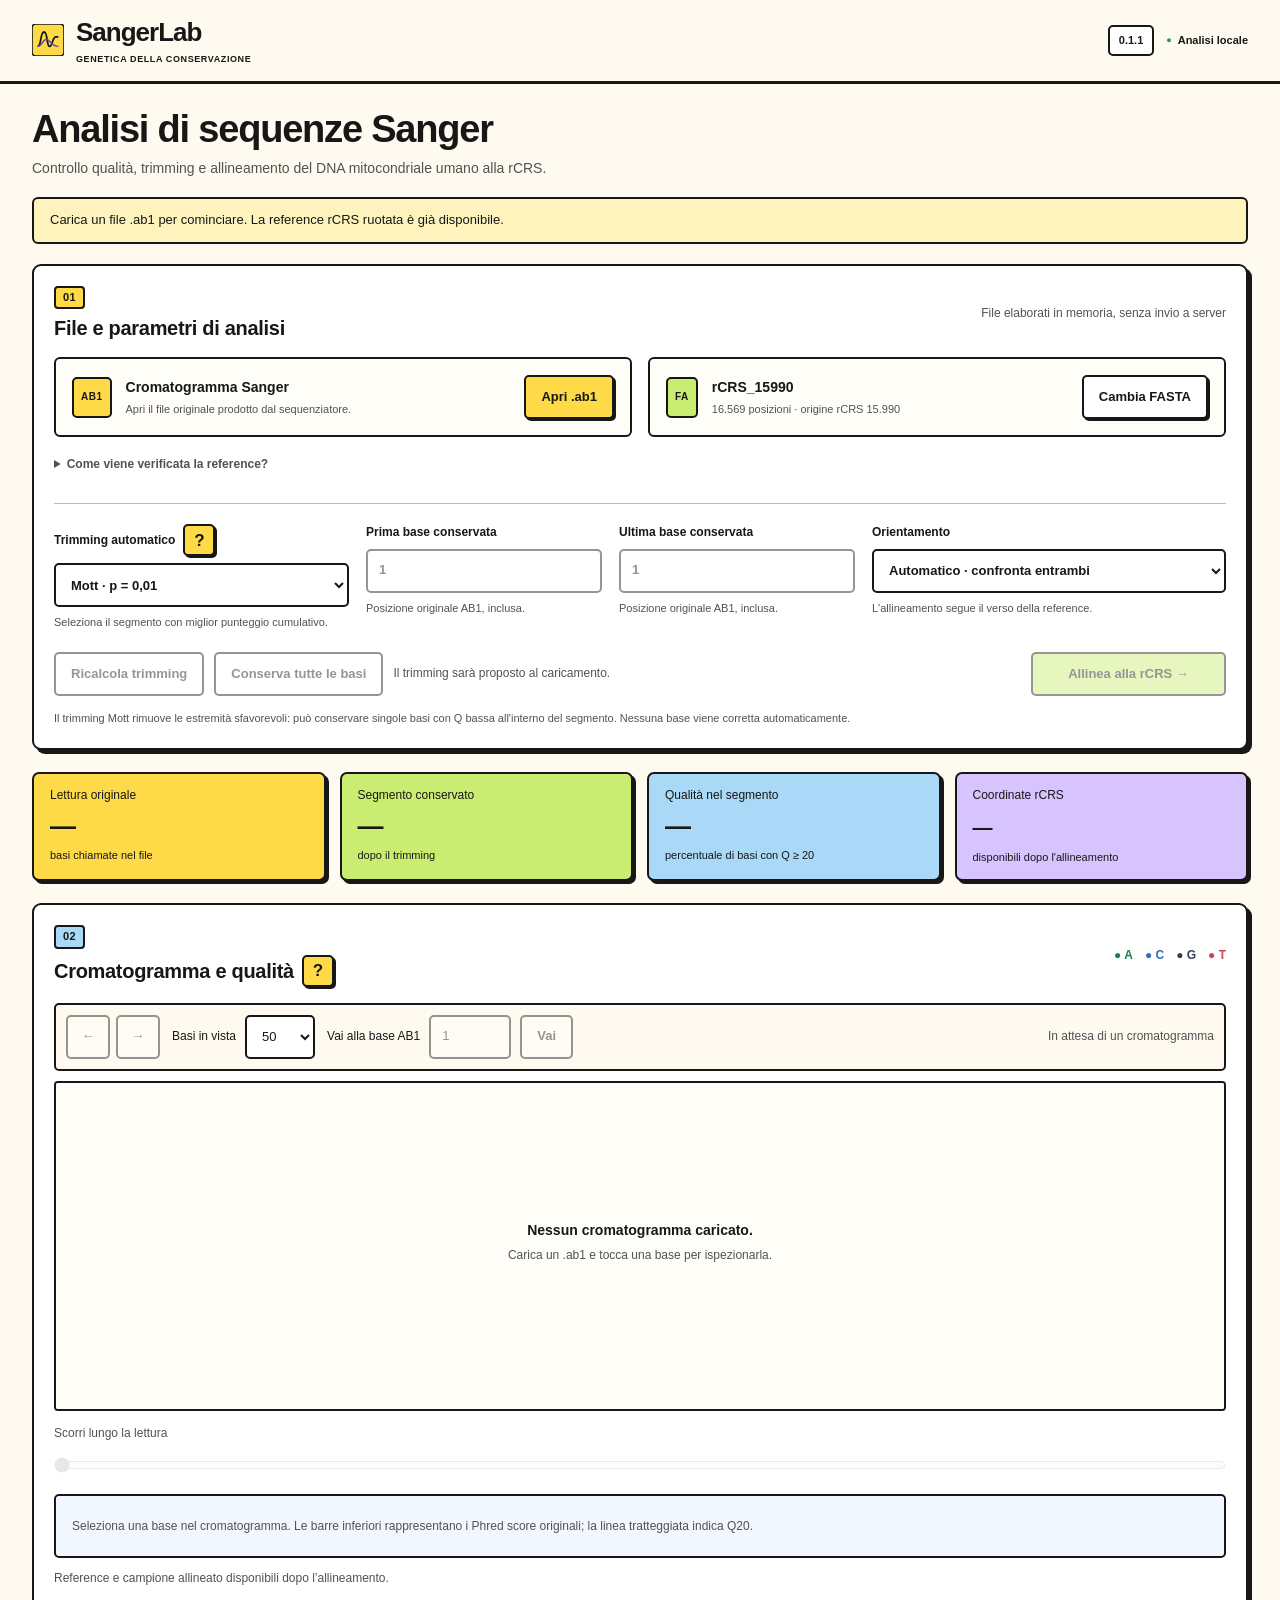
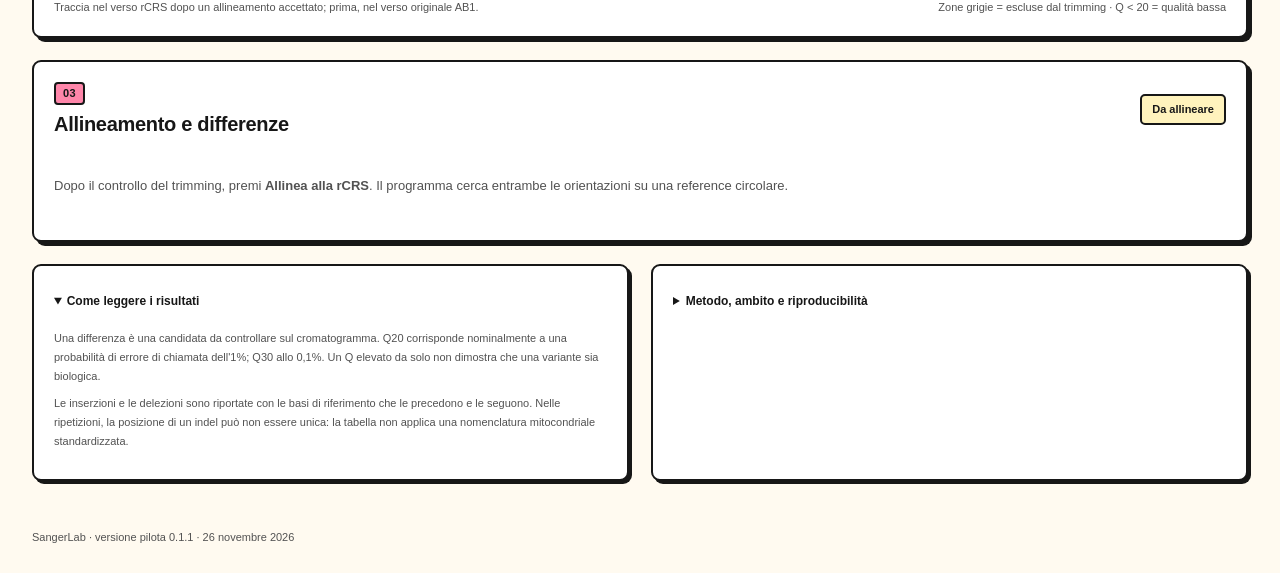
==== commit 1f59d8a3: "Release v0.1.1 - Improved UI, trimming help and reference alignment" ====
--- a/index.html
+++ b/index.html
@@ -30,7 +30,7 @@
 <head>
   <meta charset="utf-8">
   <meta name="viewport" content="width=device-width, initial-scale=1">
-  <meta name="theme-color" content="#6941a5">
+  <meta name="theme-color" content="#fffaf0">
   <meta http-equiv="Content-Security-Policy" content="default-src 'none'; script-src 'unsafe-inline'; style-src 'unsafe-inline'; img-src data: blob:; worker-src blob:; connect-src 'none'; font-src 'none'; object-src 'none'; base-uri 'none'; form-action 'none'">
   <title>SangerLab · D-loop e coordinate rCRS</title>
   <style>:root{--ink:#252333;--muted:#656274;--green:#6941a5;--green-dark:#4e2c82;--mint:#f0eaf8;--paper:#f4f3f7;--border:#dcd9e4;--a:#19854b;--c:#326fbe;--g:#334155;--t:#c94652;--amber:#986119;--amber-bg:#fff5df;--danger:#ae3c3c;--font:Inter,ui-sans-serif,-apple-system,BlinkMacSystemFont,"Segoe UI",sans-serif}*{box-sizing:border-box}body{margin:0;font-family:var(--font);color:var(--ink);background:var(--paper);font-size:15px;line-height:1.5}button,input,select{font:inherit}button,label.file-button,summary{touch-action:manipulation}button:focus-visible,input:focus-visible,select:focus-visible,summary:focus-visible,a:focus-visible{outline:3px solid #b37d2c;outline-offset:3px}button{cursor:pointer}button:disabled,input:disabled{opacity:.45;cursor:not-allowed}a{color:var(--green)}[hidden]{display:none!important}.topbar{border-bottom:1px solid var(--border);background:#fff}.topinner{max-width:1280px;margin:auto;padding:19px 32px;display:flex;justify-content:space-between;align-items:center}.brand{display:flex;gap:12px;align-items:center;font-size:23px;font-weight:720;letter-spacing:-.7px;text-decoration:none;color:var(--ink)}.brand svg{width:40px;height:40px}.brand small{display:block;font-size:8px;font-weight:650;letter-spacing:1.9px;line-height:1.7}.header-tags{display:flex;gap:12px;align-items:center;font-size:11px}.version{border:1px solid var(--border);padding:6px 9px;border-radius:5px;letter-spacing:1px;color:var(--muted)}.local-badge{display:flex;gap:6px;align-items:center}.local-badge span{color:#27906c;font-size:9px}main{max-width:1280px;margin:auto;padding:0 32px}.hero{display:grid;grid-template-columns:1.5fr 1fr;gap:50px;align-items:center;padding:46px 0 34px}.eyebrow{font-size:10px;font-weight:750;letter-spacing:1.6px;text-transform:uppercase;color:var(--green);margin:0 0 9px}h1{font-size:clamp(30px,3.45vw,43px);font-weight:650;letter-spacing:-1.5px;line-height:1.15;margin:0 0 15px}h1 em{font-style:normal;color:var(--green)}.intro{max-width:650px;color:var(--muted);line-height:1.7;font-size:14px;margin:0}.reference-hero{border-left:1px solid var(--border);padding-left:30px;display:flex;gap:15px;align-items:center}.circle-wrap{width:125px;flex-shrink:0}.reference-hero .eyebrow{font-size:9px;letter-spacing:1px}.reference-route{font-size:19px;line-height:1.4;font-weight:600;letter-spacing:.1px;margin:4px 0 9px}.reference-route span{color:var(--green)}.small{font-size:12px}.muted{color:var(--muted)}.status{border:1px solid #d6cbe7;background:#f3eef9;border-radius:8px;padding:12px 16px;font-size:13px;margin:0 0 22px;overflow-wrap:anywhere}.status.error{background:#fff0ed;border-color:#ebc1b8;color:#8b3030}.status.busy{background:#fff5df;border-color:#eddbb6}.card{background:white;border:1px solid var(--border);border-radius:13px;padding:25px 27px;margin-bottom:22px}.section-head{display:flex;justify-content:space-between;gap:20px;align-items:center;margin-bottom:20px}.section-head .eyebrow{margin-bottom:3px}h2{font-size:20px;line-height:1.3;font-weight:650;letter-spacing:-.4px;margin:0}h3{font-size:14px;margin:0;font-weight:650}.file-grid{display:grid;grid-template-columns:1fr 1fr;gap:16px}.file-box{display:flex;gap:14px;align-items:center;border:1px dashed #cfc5dd;background:#faf9fc;border-radius:8px;padding:16px;min-width:0;position:relative}.file-icon{color:var(--green);border:1px solid #d5c8e7;background:#f2edf9;border-radius:6px;padding:11px 7px;font-size:10px;font-weight:750;letter-spacing:.5px;flex-shrink:0}.file-icon.secondary{color:#566b73;background:#edf2f2;border-color:#d2dddd}.file-info{min-width:0;flex:1}.file-info h3{overflow-wrap:anywhere}.file-info p{font-size:11px;margin:4px 0 0;color:var(--muted)}.button{border:1px solid #cec9d9;border-radius:6px;background:white;color:var(--ink);padding:10px 15px;min-height:44px;font-weight:600;font-size:12px;display:inline-flex;align-items:center;justify-content:center;gap:10px;text-decoration:none;white-space:nowrap;transition:background .12s}.button:hover:not(:disabled){background:#f3eef9;border-color:#a88bca}.button.primary{background:var(--green);color:white;border-color:var(--green)}.button.primary:hover:not(:disabled){background:var(--green-dark)}.button.quiet{border-color:transparent;background:transparent;color:var(--muted)}.small-button{min-height:38px;padding:6px 11px;font-size:11px}.square{width:44px;padding:10px}.file-input{position:absolute;left:0;bottom:0;width:1px;height:1px;opacity:0}.file-box:focus-within{outline:2px solid #a88bca;outline-offset:2px}.reference-details{margin:12px 0 20px;font-size:12px;color:var(--muted)}summary{cursor:pointer;font-weight:600;min-height:34px;padding:7px 0}details p{line-height:1.7}.controls-grid{display:grid;grid-template-columns:1.25fr 1fr 1fr 1.5fr;gap:17px;border-top:1px solid #e8e5ee;padding-top:20px}.field{display:flex;flex-direction:column;gap:7px;font-size:11px;font-weight:650}.field span{font-size:10px;color:var(--muted);font-weight:400;line-height:1.5}input[type=number],select{border:1px solid #cec9d9;border-radius:6px;background:white;color:var(--ink);min-height:44px;padding:10px 11px;font-size:12px;width:100%;min-width:0}select{cursor:pointer}.action-row{display:flex;gap:10px;align-items:center;margin-top:21px;flex-wrap:wrap}.analyze{margin-left:auto;min-width:195px}.method-note{color:var(--muted);font-size:11px;margin:14px 0 0;line-height:1.6}.stats{display:grid;grid-template-columns:repeat(4,1fr);gap:15px;margin-bottom:22px}.stat{border:1px solid var(--border);border-radius:9px;padding:17px 20px;background:#fff;display:flex;flex-direction:column}.stat>span{font-size:11px;color:var(--muted);margin-bottom:4px}.stat strong{font-size:27px;letter-spacing:-.8px;font-weight:650;line-height:1.4;font-variant-numeric:tabular-nums}.stat small{font-size:10px;color:var(--muted);margin-top:4px}.stat .map-stat{font-size:20px;letter-spacing:-.4px;line-height:1.9}.legend{display:flex;gap:13px;font-size:12px;font-weight:650}.base-a{color:var(--a)}.base-c{color:var(--c)}.base-g{color:var(--g)}.base-t{color:var(--t)}.trace-toolbar{display:flex;gap:17px;align-items:center;flex-wrap:wrap;margin-bottom:16px}.nav-buttons{display:flex;gap:6px}.inline-field{display:flex;align-items:center;gap:9px;font-size:11px;white-space:nowrap}.inline-field select{width:70px}.inline-field input{width:82px}#trace-range{margin-left:auto}.canvas-wrap{position:relative;width:100%;height:300px;border:1px solid #dedbe5;border-radius:7px;overflow:hidden;background:white}canvas{display:block;width:100%;height:300px;touch-action:pan-y;cursor:crosshair}.empty-overlay{position:absolute;inset:0;display:flex;justify-content:center;align-items:center;flex-direction:column;pointer-events:none;background:#faf9fc}.empty-overlay p{font-size:12px;color:var(--muted);margin:7px 0}.empty-symbol{font-size:70px;line-height:.8;color:#9d85bf;margin-bottom:20px;font-weight:300}.slider-label{display:flex;justify-content:space-between;font-size:11px;color:var(--muted);margin-top:14px}input[type=range]{width:100%;margin:6px 0 12px;min-height:34px;accent-color:var(--green);touch-action:pan-y}.inspector{padding:14px 16px;min-height:64px;border:1px solid #ddd5e8;background:#f8f6fc;border-radius:7px;font-size:12px;display:flex;gap:25px;align-items:center;flex-wrap:wrap}.inspect-item{display:flex;flex-direction:column;gap:2px}.inspect-item small{color:var(--muted);font-size:10px}.inspect-item strong{font-size:14px;font-variant-numeric:tabular-nums}.inspect-item .base-large{font-size:27px;line-height:1.3}.trace-foot{display:flex;justify-content:space-between;gap:12px;font-size:10px;color:var(--muted);margin-top:12px}.pill{border-radius:5px;padding:6px 10px;background:#eeebf3;color:var(--muted);font-size:11px;white-space:nowrap}.pill.ok{color:var(--green);background:#eee6f7}.pill.warn{color:var(--amber);background:var(--amber-bg)}.result-empty{padding:24px 0;color:var(--muted);font-size:13px}.alignment-summary{display:flex;gap:12px 25px;flex-wrap:wrap;font-size:12px;margin-bottom:15px}.alignment-summary strong{font-weight:650;color:var(--green)}.result-warnings>p{padding:9px 12px;font-size:12px;background:var(--amber-bg);color:#79531b;border-left:3px solid #d6aa56;margin:8px 0}.results-tabs{display:flex;gap:20px;border-bottom:1px solid var(--border);margin-top:21px}.tab{border:0;background:transparent;color:var(--muted);padding:13px 0;min-height:48px;font-size:12px;font-weight:650;border-bottom:2px solid transparent}.tab.active{color:var(--green);border-bottom-color:var(--green)}.tab span{padding:1px 6px;border-radius:4px;background:#eee8f5;margin-left:5px}.table-scroll{overflow:auto;-webkit-overflow-scrolling:touch;border:1px solid var(--border);border-radius:7px}table{border-collapse:collapse;text-align:left;width:100%;font-size:12px}th{font-weight:650;font-size:10px;text-transform:uppercase;letter-spacing:.55px;color:var(--muted);background:#f6f4f9;padding:12px 13px;white-space:nowrap;border-bottom:1px solid var(--border)}td{padding:10px 13px;border-bottom:1px solid #eeecf3;vertical-align:middle;white-space:nowrap}tbody tr:last-child td{border-bottom:0}td.note-cell{white-space:normal;min-width:180px;max-width:280px;font-size:11px;color:var(--muted)}.variant-type{font-size:10px;font-weight:700;color:var(--green);background:#f0eaf8;padding:4px 7px;border-radius:4px}.variant-type.indel{color:#7a5219;background:#fff1d9}.low-quality{color:var(--danger);font-weight:650}.no-variants{padding:25px;background:#f1ecf8;text-align:center;font-size:13px;border-radius:7px}.alignment-nav{display:flex;align-items:center;justify-content:space-between;gap:12px;margin-top:16px}.alignment-grid{font-family:ui-monospace,SFMono-Regular,Consolas,monospace;font-size:12px}.alignment-grid th,.alignment-grid td{text-align:center;padding:7px 5px;min-width:30px;white-space:nowrap}.alignment-grid th.row-name{position:sticky;left:0;z-index:1;background:#f2eff7;font-family:var(--font);min-width:85px;font-size:9px}.alignment-grid td.coord{font-size:8px;color:var(--muted);writing-mode:vertical-rl;height:45px;min-width:23px}.alignment-grid td.mismatch{background:#fff0cd}.alignment-grid td.lowq{border-bottom:2px dashed #bf6d45}.alignment-grid td.base-click{cursor:pointer}.alignment-grid td.origin-cell{border-left:3px solid #6941a5}.export-row{display:flex;flex-wrap:wrap;gap:9px;align-items:center;border-top:1px solid var(--border);margin-top:25px;padding-top:20px}.export-row .eyebrow{margin:0 9px 0 0}.notes-grid{display:grid;grid-template-columns:1fr 1fr;gap:22px}.notes{padding:17px 22px;margin-bottom:0}.notes summary{font-size:12px;color:var(--ink)}.notes p{font-size:11px;color:var(--muted);margin:9px 0}.notes a{word-break:break-word}footer{padding:27px 0;display:flex;justify-content:space-between;gap:12px;font-size:10px;color:var(--muted)}.dragging{outline:3px solid #9877c2;outline-offset:2px}.noscript{padding:30px}
@@ -40,15 +40,35 @@
 
 /* Compact scientific workstation theme; touch target sizes remain unchanged. */
 :root{--font:Arial,Helvetica,sans-serif}body{font-size:14px;line-height:1.45}.topbar{border-top:4px solid var(--green)}.topinner,main{max-width:1500px}.topinner{padding-top:12px;padding-bottom:12px}.brand{font-size:21px;letter-spacing:0}.brand small{font-size:9px;letter-spacing:.65px}.brand svg{width:32px;height:32px}.hero{padding:22px 0 18px;gap:24px}h1{font-size:26px;font-weight:600;letter-spacing:-.35px;margin-bottom:6px}.reference-hero{padding-left:20px}.circle-wrap{width:66px}.reference-route{font-size:14px;margin:2px 0}.reference-hero .eyebrow{letter-spacing:.3px}.eyebrow{letter-spacing:.5px;font-size:10px}.intro{font-size:13px;line-height:1.5}.card{border-radius:5px;padding:18px 20px;margin-bottom:16px}.section-head{margin-bottom:14px}h2{font-size:18px;letter-spacing:0;font-weight:600}.stats{gap:10px;margin-bottom:16px}.stat{border-radius:5px;padding:13px 16px;border-top:3px solid #b9a2d6}.stat strong{font-size:24px;letter-spacing:0}.stat>span{font-size:12px}.stat small{font-size:11px}.button,input[type=number],select{border-radius:4px;font-size:13px}.file-box,.canvas-wrap,.inspector,.status,.table-scroll{border-radius:4px}.trace-toolbar{background:#f6f4f9;border:1px solid var(--border);padding:8px 10px;gap:12px;margin-bottom:10px;border-radius:4px}.trace-card .section-head .eyebrow{display:none}.trace-card .section-head{border-bottom:1px solid var(--border);padding-bottom:12px}.inline-field{font-size:12px}.legend{font-weight:600;gap:12px}.slider-label{font-size:12px}.trace-foot{font-size:11px}.file-box{border-style:solid}.reference-hero .small{margin:4px 0}.empty-symbol{display:none}.status{margin-bottom:16px}.version{letter-spacing:0}.trace-card .canvas-wrap{border-color:#c9c4d2}.local-badge span{color:#27906c}@media(max-width:680px){.hero{gap:12px;padding:16px 0}.hero h1{font-size:23px}.card{padding:14px 12px}.trace-toolbar{gap:8px}.stat{padding:10px}.stat strong{font-size:22px}.brand small{font-size:7px}.reference-hero{padding-left:0}.legend{gap:7px}}
+
+.trace-card .canvas-wrap,.trace-card canvas{height:330px}
+
+/* Neo-brutalist interface: keep the scientific canvas neutral and unchanged. */
+:root{--ink:#171717;--muted:#525252;--paper:#fffaf0;--border:#252525;--green:#6742a3;--green-dark:#4d2e85;--mint:#ede4fa;--font:Arial,Helvetica,sans-serif;--yellow:#ffda48;--pink:#ff86aa;--lime:#c9ed70;--blue:#a9d9f6;--lavender:#d7c4ff}
+body{background:var(--paper);font-size:14px}.topbar{border-top:0;border-bottom:3px solid var(--ink);background:#fffaf0}.topinner{padding-block:14px}.brand{font-weight:900;font-size:26px;letter-spacing:-1px}.brand small{font-weight:700;letter-spacing:.6px}.version{background:white;border:2px solid var(--ink);border-radius:5px;color:var(--ink);font-weight:700}.local-badge{font-weight:700}.hero{display:block;padding:24px 0 18px}.hero h1{font-size:clamp(25px,3vw,38px);font-weight:900;letter-spacing:-1.2px}.intro{color:var(--muted);font-size:14px}.reference-hero{display:none}.card{border:2px solid var(--ink);border-radius:9px;box-shadow:4px 4px 0 var(--ink);background:#fff;margin-bottom:22px;padding:20px}.section-head{margin-bottom:16px}.section-head .eyebrow,.trace-card .section-head .eyebrow{display:inline-block;background:var(--yellow);border:2px solid var(--ink);border-radius:4px;color:var(--ink);padding:2px 7px;font-size:11px;font-weight:800;margin:0 0 6px}.trace-card .section-head .eyebrow{background:var(--blue)}.results-card .section-head .eyebrow{background:var(--pink)}h2{font-weight:800;font-size:20px;letter-spacing:-.3px}h3{font-weight:800}.status{border:2px solid var(--ink);background:#fff3bd;color:var(--ink);border-radius:6px;margin-bottom:20px}.status.error{background:#ffd0d0;border-color:var(--ink);color:#731f1f}.status.busy{background:#fff3bd;border-color:var(--ink)}.file-box{background:#fffdf7;border:2px solid var(--ink);border-radius:6px}.file-icon,.file-icon.secondary{background:var(--yellow);color:var(--ink);border:2px solid var(--ink);border-radius:5px;font-weight:900}.file-icon.secondary{background:var(--lime)}.button{background:white;color:var(--ink);border:2px solid var(--ink);border-radius:5px;box-shadow:2px 2px 0 var(--ink);font-weight:750;transition:background .12s,box-shadow .12s,transform .12s}.button.primary{background:var(--yellow);color:var(--ink);border-color:var(--ink)}#analyze{background:var(--lime)}.button.quiet{background:#fff;border-color:var(--ink);color:var(--ink)}.button:hover:not(:disabled),.button.primary:hover:not(:disabled),#analyze:hover:not(:disabled){background:var(--blue);border-color:var(--ink);color:var(--ink)}.button:active:not(:disabled){transform:translate(2px,2px);box-shadow:none}.button:disabled{box-shadow:none}.file-box:focus-within{outline:3px solid #6742a3}.controls-grid{border-top:1px solid #bcbcbc}.field{font-size:12px}.field span{font-size:11px}input[type=number],select{border:2px solid var(--ink);border-radius:5px;background:#fff}.stats{gap:14px;margin-bottom:22px}.stat{border:2px solid var(--ink);border-radius:7px;box-shadow:3px 3px 0 var(--ink);background:var(--yellow)}.stat:nth-child(2){background:var(--lime)}.stat:nth-child(3){background:var(--blue)}.stat:nth-child(4){background:var(--lavender)}.stat strong{font-weight:900;font-size:26px}.stat>span,.stat small{color:var(--ink)}.trace-toolbar{background:#fffaf0;border:2px solid var(--ink);border-radius:5px;padding:10px}.trace-card .section-head{border-bottom:0;padding-bottom:0}.trace-card .canvas-wrap{border:2px solid var(--ink);border-radius:4px}.empty-overlay{background:#fffdf7}.inspector{background:#f2f7ff;border:2px solid var(--ink);border-radius:5px}.pill,.pill.ok,.pill.warn{border:2px solid var(--ink);border-radius:5px;color:var(--ink);background:#fff3bd;font-weight:700}.pill.ok{background:var(--lime)}.pill.warn{background:#ffd7b0}.table-scroll{border:2px solid var(--ink);border-radius:5px}th{background:#fff3bd;color:var(--ink);border-bottom:2px solid var(--ink)}td{border-bottom:1px solid #ddd}.variant-type{background:var(--lavender);color:var(--ink);border:1px solid var(--ink)}.variant-type.indel{background:#ffd7b0}.tab.active{color:var(--ink);border-bottom:3px solid var(--ink)}.tab span{background:var(--yellow);border:1px solid var(--ink)}.result-warnings>p{border:1px solid var(--ink);border-left:5px solid #d77a28}.notes{box-shadow:3px 3px 0 var(--ink)}footer{font-size:11px}.notes-grid{margin-top:4px}button:focus-visible,input:focus-visible,select:focus-visible,summary:focus-visible,a:focus-visible{outline:3px solid #6742a3;outline-offset:3px}
+@media(max-width:680px){.topinner{padding-block:12px}.brand{font-size:22px}.brand small{font-size:7px}.hero{padding:18px 0 14px}.hero h1{font-size:28px}.intro{font-size:13px}.card{padding:14px 12px;box-shadow:3px 3px 0 var(--ink)}.stats{gap:10px}.stat{padding:10px;box-shadow:2px 2px 0 var(--ink)}.stat strong{font-size:23px}.file-box{flex-wrap:wrap}.file-info{min-width:90px}.field span{font-size:10px}.trace-toolbar{padding:8px}.legend{gap:6px}.section-head{flex-wrap:wrap}.button{white-space:normal}.notes-grid{gap:16px}}
+
+/* Contextual help: native modal dialogs, keyboard and touch accessible. */
+.field-heading{display:flex;align-items:center;gap:8px;min-height:32px;flex-wrap:wrap}
+.help-trigger{display:inline-grid;place-items:center;flex:none;width:32px;height:32px;padding:0;border:2px solid var(--ink);border-radius:5px;background:var(--yellow);color:var(--ink);font:800 17px/1 Arial,sans-serif;box-shadow:2px 2px 0 var(--ink);cursor:pointer}
+.help-trigger:hover{background:var(--blue)}.help-trigger:active{transform:translate(2px,2px);box-shadow:none}
+.help-dialog{width:min(650px,calc(100% - 32px));max-height:85vh;max-height:85dvh;padding:0;border:2px solid var(--ink);border-radius:8px;box-shadow:5px 5px 0 var(--ink);background:#fffdf7;color:var(--ink);overflow:auto}
+.help-dialog::backdrop{background:rgba(20,20,20,.48)}
+.help-dialog-head{position:sticky;top:0;z-index:1;display:flex;align-items:center;justify-content:space-between;gap:12px;background:var(--yellow);border-bottom:2px solid var(--ink);padding:12px 18px}
+.help-dialog-head h2{font-size:20px;margin:0;line-height:1.2}.help-dialog-head .help-close{font-size:24px;min-width:40px;min-height:40px;flex:none}
+.help-dialog-body{padding:16px 20px;font-size:14px;line-height:1.6}.help-dialog-body h3{margin:16px 0 6px;font-size:15px}.help-dialog-body p{margin:0 0 12px}.help-dialog-body ol{padding-left:22px;margin:0 0 12px}.help-dialog-body li{margin-bottom:6px}
+.help-formula{background:var(--lavender);border:1px solid var(--ink);padding:10px 12px;margin:12px 0;text-align:center;font-weight:700;border-radius:4px}
+.help-table{width:100%;min-width:0;border-collapse:collapse;margin:12px 0 16px;table-layout:auto}.help-table caption{text-align:left;font-weight:700;margin-bottom:6px}.help-table th,.help-table td{white-space:normal;text-align:left;padding:7px 8px;font-size:13px;overflow-wrap:anywhere}
+@media(max-width:680px){.help-trigger{width:42px;height:42px}.help-dialog-body{padding:12px;font-size:13px}.help-dialog-head{padding:10px 12px}.help-dialog-head h2{font-size:18px}.help-table th,.help-table td{padding:6px;font-size:12px}}
 </style>
 </head>
 <body>
   <header class="topbar"><div class="topinner">
     <a class="brand" href="#main" aria-label="SangerLab, inizio">
-      <svg viewBox="0 0 40 40" aria-hidden="true"><rect width="40" height="40" rx="11" fill="#6941a5"/><path d="M7 28c5 0 3-18 8-18s3 18 7 18 3-12 8-12h3" fill="none" stroke="white" stroke-width="2.2"/><path d="M7 28c5 0 7-9 11-9s6 9 15 9" fill="none" stroke="#d9c7f2" stroke-width="1.8"/></svg>
+      <svg viewBox="0 0 40 40" aria-hidden="true"><rect width="40" height="40" rx="5" fill="#ffda48" stroke="#171717" stroke-width="2"/><path d="M7 28c5 0 3-18 8-18s3 18 7 18 3-12 8-12h3" fill="none" stroke="#171717" stroke-width="2.2"/><path d="M7 28c5 0 7-9 11-9s6 9 15 9" fill="none" stroke="#6742a3" stroke-width="1.8"/></svg>
       <span>SangerLab<small>GENETICA DELLA CONSERVAZIONE</small></span>
     </a>
-    <div class="header-tags"><span class="version">0.1 · UI viola</span><span class="local-badge"><span aria-hidden="true">●</span> Analisi locale</span></div>
+    <div class="header-tags"><span class="version">0.1.1</span><span class="local-badge"><span aria-hidden="true">●</span> Analisi locale</span></div>
   </div></header>
   <main id="main">
     <section class="hero">
@@ -66,7 +86,7 @@
       </div>
       <details class="reference-details"><summary>Come viene verificata la reference?</summary><p>Il FASTA deve contenere la rCRS completa NC_012920.1, originale o ruotata. La sequenza viene confrontata base per base con la rCRS inclusa nel tool: l'origine viene ricavata dalla sequenza, mai dal solo nome. Si conserva anche la N convenzionale in posizione 3107. Reference differenti o frammentarie sono rifiutate in questa versione.</p><p id="coordinate-example"></p><button id="restore-reference" class="button small-button">Ripristina rCRS_15990</button></details>
       <div class="controls-grid">
-        <label class="field">Trimming automatico<select id="cutoff"><option value="0.01" selected>Mott · p = 0,01</option><option value="0.05">Mott · p = 0,05</option><option value="0.001">Mott · p = 0,001</option></select><span>Seleziona il segmento con miglior qualità cumulativa.</span></label>
+        <div class="field"><div class="field-heading"><label for="cutoff">Trimming automatico</label><button type="button" class="help-trigger" id="help-trim" aria-haspopup="dialog" aria-controls="trim-dialog" aria-label="Come funziona il trimming Mott?">?</button></div><select id="cutoff"><option value="0.05">Mott · p = 0,05 (meno restrittivo)</option><option value="0.01" selected>Mott · p = 0,01</option><option value="0.001">Mott · p = 0,001 (più restrittivo)</option></select><span>Seleziona il segmento con miglior punteggio cumulativo.</span></div>
         <label class="field">Prima base conservata<input type="number" id="trim-start" min="1" value="1" inputmode="numeric" disabled><span>Posizione originale AB1, inclusa.</span></label>
         <label class="field">Ultima base conservata<input type="number" id="trim-end" min="1" value="1" inputmode="numeric" disabled><span>Posizione originale AB1, inclusa.</span></label>
         <label class="field">Orientamento<select id="orientation"><option value="auto">Automatico · confronta entrambi</option><option value="forward">Come nel file AB1</option><option value="reverse">Reverse complement</option></select><span>L'allineamento segue il verso della reference.</span></label>
@@ -78,12 +98,12 @@
     <section class="stats" aria-label="Riepilogo analisi"><div class="stat"><span>Lettura originale</span><strong id="stat-length">—</strong><small id="stat-length-note">basi chiamate nel file</small></div><div class="stat"><span>Segmento conservato</span><strong id="stat-trim">—</strong><small id="stat-trim-note">dopo il trimming</small></div><div class="stat"><span>Qualità nel segmento</span><strong id="stat-q">—</strong><small id="stat-q-note">percentuale di basi con Q ≥ 20</small></div><div class="stat"><span>Coordinate rCRS</span><strong id="stat-map" class="map-stat">—</strong><small id="stat-map-note">disponibili dopo l'allineamento</small></div></section>
 
     <section class="card trace-card" aria-labelledby="trace-title">
-      <div class="section-head"><div><p class="eyebrow">02</p><h2 id="trace-title">Cromatogramma e qualità</h2></div><div class="legend"><span class="base-a">● A</span><span class="base-c">● C</span><span class="base-g">● G</span><span class="base-t">● T</span></div></div>
+      <div class="section-head"><div><p class="eyebrow">02</p><div class="field-heading"><h2 id="trace-title">Cromatogramma e qualità</h2><button type="button" class="help-trigger" id="help-quality" aria-haspopup="dialog" aria-controls="quality-dialog" aria-label="Come si interpretano i punteggi Phred?">?</button></div></div><div class="legend"><span class="base-a">● A</span><span class="base-c">● C</span><span class="base-g">● G</span><span class="base-t">● T</span></div></div>
       <div class="trace-toolbar"><div class="nav-buttons"><button id="prev-trace" class="button square" aria-label="Tratto precedente" disabled>←</button><button id="next-trace" class="button square" aria-label="Tratto successivo" disabled>→</button></div><label class="inline-field">Basi in vista<select id="view-count"><option>30</option><option selected>50</option><option>80</option><option>120</option></select></label><label class="inline-field jump-field">Vai alla base AB1<input type="number" id="jump-base" value="1" min="1" inputmode="numeric" disabled><button id="jump-button" class="button" disabled>Vai</button></label><span id="trace-range" class="small muted">In attesa di un cromatogramma</span></div>
       <div class="canvas-wrap"><canvas id="trace-canvas" aria-label="Cromatogramma, basi e barre di qualità. Tocca un picco per leggere i dettagli."></canvas><div id="trace-empty" class="empty-overlay"><div class="empty-symbol" aria-hidden="true">∿</div><h3>Nessun cromatogramma caricato.</h3><p>Carica un .ab1 e tocca una base per ispezionarla.</p></div></div>
       <label class="slider-label" for="trace-slider">Scorri lungo la lettura<span id="slider-position"></span></label><input id="trace-slider" type="range" min="0" max="1" value="0" disabled aria-label="Posizione della finestra del cromatogramma">
       <div id="base-inspector" class="inspector"><span class="muted">Seleziona una base nel cromatogramma. Le barre inferiori rappresentano i Phred score originali; la linea tratteggiata indica Q20.</span></div>
-      <div class="trace-foot"><span>Traccia sempre nel verso originale del file AB1.</span><span>Zone grigie = escluse dal trimming · Q &lt; 20 = qualità bassa</span></div>
+      <p id="trace-alignment-note" class="small muted" aria-live="polite">Reference e campione allineato disponibili dopo l’allineamento.</p><div class="trace-foot"><span>Traccia nel verso rCRS dopo un allineamento accettato; prima, nel verso originale AB1.</span><span>Zone grigie = escluse dal trimming · Q &lt; 20 = qualità bassa</span></div>
     </section>
 
     <section class="card results-card" aria-labelledby="results-title"><div class="section-head"><div><p class="eyebrow">03</p><h2 id="results-title">Allineamento e differenze</h2></div><span id="alignment-state" class="pill">Da allineare</span></div>
@@ -99,8 +119,30 @@
     </section>
 
     <section class="notes-grid"><details class="card notes" open><summary>Come leggere i risultati</summary><p>Una differenza è una candidata da controllare sul cromatogramma. Q20 corrisponde nominalmente a una probabilità di errore di chiamata dell'1%; Q30 allo 0,1%. Un Q elevato da solo non dimostra che una variante sia biologica.</p><p>Le inserzioni e le delezioni sono riportate con le basi di riferimento che le precedono e le seguono. Nelle ripetizioni, la posizione di un indel può non essere unica: la tabella non applica una nomenclatura mitocondriale standardizzata.</p></details><details class="card notes"><summary>Metodo, ambito e riproducibilità</summary><p>Allineamento semiglobale con gap affini: tutta la lettura conservata è allineata a un tratto della reference. Match +2, mismatch −3, apertura gap −6, estensione −1. La reference duplicata consente il passaggio attraverso l'origine; la numerazione viene poi riportata modulo 16.569.</p><p>Questa versione analizza una lettura alla volta. Non richiama i picchi, non misura l'eteroplasmia, non costruisce un consenso forward/reverse e non assegna aplogruppi. I Phred sono quelli già presenti nel file AB1.</p><p>Codice open source MIT. Parser adattato da <a href="https://github.com/animeshkundu/sanger-viewer" target="_blank" rel="noopener noreferrer">Sanger Viewer, Animesh</a>. Nessuna libreria esterna caricata, nessun account, nessun caricamento dei dati su server. Ricaricando la pagina si perde la sessione: esporta i risultati per conservarli.</p></details></section>
-    <footer><span>SangerLab · versione pilota 0.1 · 26 novembre 2026</span><span>Una base, una qualità, una coordinata.</span></footer>
+    <footer><span>SangerLab · versione pilota 0.1.1 · 26 novembre 2026</span></footer>
   </main>
+  <dialog id="trim-dialog" class="help-dialog" aria-labelledby="trim-dialog-title">
+    <div class="help-dialog-head"><h2 id="trim-dialog-title">Come funziona il trimming?</h2><button type="button" class="button square help-close" aria-label="Chiudi spiegazione del trimming" autofocus>×</button></div>
+    <div class="help-dialog-body">
+      <p>Il trimming esclude le estremità della lettura Sanger in cui le chiamate delle basi sono meno affidabili. SangerLab usa una variante dell'algoritmo <strong>Mott</strong>, basata sui punteggi Phred già presenti nel file AB1.</p>
+      <h3>Come viene scelto il segmento?</h3>
+      <ol><li>Per ogni base, converte la qualità Q in probabilità nominale di errore: P = 10<sup>−Q/10</sup>.</li><li>Calcola il punteggio della base: <strong>p − P</strong>, dove p è il cutoff scelto nel menu.</li><li>Conserva il segmento contiguo con la somma positiva più alta dei punteggi. Se non esiste un segmento con somma positiva, non propone alcun intervallo.</li></ol>
+      <div class="help-formula">Punteggio per base = p − 10<sup>−Q/10</sup></div>
+      <table class="help-table"><caption>Significato del cutoff Mott</caption><thead><tr><th scope="col">Cutoff p</th><th scope="col">Qualità di pareggio</th><th scope="col">Effetto atteso</th></tr></thead><tbody><tr><td>0,05 (5%)</td><td>Q ≈ 13</td><td>Meno restrittivo</td></tr><tr><td>0,01 (1%)</td><td>Q = 20</td><td>Intermedio (predefinito)</td></tr><tr><td>0,001 (0,1%)</td><td>Q = 30</td><td>Più restrittivo</td></tr></tbody></table>
+      <p><strong>Attenzione:</strong> la qualità di pareggio è quella per cui il contributo della singola base è zero, non un filtro rigido. Anche basi con qualità inferiore possono rimanere all'interno del segmento, se compensate da basi di qualità elevata. Il cutoff non è una probabilità di errore dell'intero segmento.</p>
+      <h3>Come controllare il risultato?</h3><p>Le regioni escluse appaiono in grigio nel cromatogramma. Puoi cambiare il cutoff, oppure modificare manualmente la prima e l'ultima base conservata (posizioni AB1 incluse). Controlla sempre i picchi e le basi a bassa qualità prima di allineare. Il file originale non viene modificato.</p>
+    </div>
+  </dialog>
+  <dialog id="quality-dialog" class="help-dialog" aria-labelledby="quality-dialog-title">
+    <div class="help-dialog-head"><h2 id="quality-dialog-title">Che cos'è il Phred score?</h2><button type="button" class="button square help-close" aria-label="Chiudi spiegazione della qualità" autofocus>×</button></div>
+    <div class="help-dialog-body">
+      <p>Il punteggio Phred (Q) esprime su scala logaritmica la probabilità nominale che una base sia stata chiamata in modo errato dal basecaller. Più alto è Q, più affidabile è la chiamata, se i punteggi sono ben calibrati.</p>
+      <div class="help-formula">Q = −10 log<sub>10</sub>(P<sub>errore</sub>)</div>
+      <table class="help-table"><caption>Qualità e probabilità di errore per base</caption><thead><tr><th scope="col">Phred</th><th scope="col">Probabilità di errore</th><th scope="col">Accuratezza nominale</th></tr></thead><tbody><tr><td>Q10</td><td>10%</td><td>90%</td></tr><tr><td>Q20</td><td>1%</td><td>99%</td></tr><tr><td>Q30</td><td>0,1%</td><td>99,9%</td></tr><tr><td>Q40</td><td>0,01%</td><td>99,99%</td></tr></tbody></table>
+      <p>Nel grafico, la linea tratteggiata indica Q20. Le barre viola rappresentano Q ≥ 20, quelle arancioni Q &lt; 20. La percentuale di qualità nel riepilogo è la frazione di basi conservate con Q ≥ 20, non l'accuratezza complessiva della lettura.</p>
+      <p>I Phred sono quelli originali del file AB1: SangerLab non li ricalcola dall'altezza dei picchi. Una base con Q elevato non dimostra da sola che la differenza dalla reference sia una variante biologica. Controlla il cromatogramma.</p>
+    </div>
+  </dialog>
   <script id="sanger-reference" type="application/json">{"name": "rCRS_15990", "origin": 15990, "sequence": "[base64]"}</script>
   <script id="sanger-core">/* SangerLab scientific core. MIT License; see LICENSE.
  * Coordinates: internal indices are zero-based; exported positions are one-based.
@@ -109,7 +151,7 @@
 (function (root) {
   'use strict';
 
-  const VERSION = '0.1.0';
+  const VERSION = '0.1.1';
   const DNA = /^[ACGTRYSWKMBDHVN]+$/;
   const COMPLEMENT = { A:'T', C:'G', G:'C', T:'A', R:'Y', Y:'R', S:'S', W:'W', K:'M', M:'K', B:'V', V:'B', D:'H', H:'D', N:'N' };
   const NEG = -1e15;
@@ -701,14 +743,17 @@
     if(state.result){const s=state.result.summary;text('stat-map',`${number(s.rcrsStart)} → ${number(s.rcrsEnd)}`);text('stat-map-note',s.accepted?(s.wrapsRcrs?'attraversa 16.569 → 1':'nell’orientamento della reference'):'ipotesi non accettata: vedi avvisi');}
     else{text('stat-map','—');text('stat-map-note','disponibili dopo l’allineamento');}
   }
+  // The viewport stays in original AB1 indices; only the display axis is reversed.
+  const traceReversed = () => Boolean(state.result?.summary.accepted && state.result.orientation==='reverse');
   function syncTraceControls() {
     if(!state.read)return;
     const count=Number($('view-count').value);const max=Math.max(0,state.read.sequence.length-count);
     state.viewStart=Math.max(0,Math.min(max,state.viewStart));
-    $('trace-slider').max=max;$('trace-slider').value=state.viewStart;
+    const reverse=traceReversed();
+    $('trace-slider').max=max;$('trace-slider').value=reverse?max-state.viewStart:state.viewStart;
     const end=Math.min(state.viewStart+count,state.read.sequence.length);
-    text('trace-range',`Basi AB1 ${state.viewStart+1}–${end} di ${number(state.read.sequence.length)}`);
-    text('slider-position',`${state.viewStart+1} / ${state.read.sequence.length}`);
+    text('trace-range',`Basi AB1 ${reverse?end:state.viewStart+1}–${reverse?state.viewStart+1:end} di ${number(state.read.sequence.length)}`);
+    text('slider-position',`${reverse?end:state.viewStart+1} / ${state.read.sequence.length}`);
   }
   let plotGeometry=null;
   function drawTrace() {
@@ -720,41 +765,69 @@
     syncTraceControls();const read=state.read,lo=state.viewStart,hi=Math.min(read.sequence.length,lo+Number($('view-count').value));
     const peaks=read.peakPositions,pad=hi-lo>1?(peaks[hi-1]-peaks[lo])/(hi-lo-1)/2:5;
     const sampleLo=Math.max(0,peaks[lo]-pad),sampleHi=Math.min(read.sampleCount-1,peaks[hi-1]+pad);
-    const left=36,right=w-12,width=right-left,scale=width/Math.max(1,sampleHi-sampleLo),x=s=>left+(s-sampleLo)*scale;
+    const aligned=Boolean(state.result?.summary.accepted),reverse=traceReversed();
+    const left=76,right=w-12,width=Math.max(1,right-left),scale=width/Math.max(1,sampleHi-sampleLo),x=s=>reverse?right-(s-sampleLo)*scale:left+(s-sampleLo)*scale;
     let minimum=0,maximum=1;
     for(const b of ['A','C','G','T'])for(let i=Math.floor(sampleLo);i<=Math.ceil(sampleHi);i++){const value=read.channels[b][i];if(value>maximum)maximum=value;if(value<minimum)minimum=value;}
     let trim={start:0,end:0};try{trim=region();}catch{}
     for(let i=lo;i<hi;i++) {
-      const a=x(i? (peaks[i-1]+peaks[i])/2:sampleLo),b=x(i+1<peaks.length?(peaks[i]+peaks[i+1])/2:sampleHi);
+      const x1=x(i? (peaks[i-1]+peaks[i])/2:sampleLo),x2=x(i+1<peaks.length?(peaks[i]+peaks[i+1])/2:sampleHi);
+      const a=Math.min(x1,x2),b=Math.max(x1,x2);
       if(i<trim.start||i>=trim.end){ctx.fillStyle='#e5e4eab8';ctx.fillRect(Math.max(left,a),0,Math.min(right,b)-Math.max(left,a),h);}
+      if(aligned&&['X','I','?'].includes(state.mapping.get(i)?.op)){ctx.fillStyle='#eee3fa';ctx.fillRect(Math.max(left,a),0,Math.min(right,b)-Math.max(left,a),h);}
       if(state.selected===i){ctx.fillStyle='#d8c5f396';ctx.fillRect(Math.max(left,a),0,Math.min(right,b)-Math.max(left,a),h);}
     }
-    ctx.fillStyle='#656274';ctx.font='8px system-ui';ctx.textAlign='left';ctx.fillText('AB1',3,15);ctx.fillText('rCRS',3,29);
-    ctx.strokeStyle='#e3e0e8';ctx.lineWidth=1;ctx.beginPath();ctx.moveTo(left,211);ctx.lineTo(right,211);ctx.moveTo(left,284);ctx.lineTo(right,284);ctx.stroke();
-    const y=value=>209-(value-minimum)/(maximum-minimum)*137;
-    ctx.save();ctx.beginPath();ctx.rect(left,65,width,149);ctx.clip();
-    for(const b of ['G','C','A','T']){ctx.strokeStyle=colors[b];ctx.lineWidth=1.25;ctx.beginPath();for(let i=Math.floor(sampleLo);i<=Math.ceil(sampleHi);i++){if(i===Math.floor(sampleLo))ctx.moveTo(x(i),y(read.channels[b][i]));else ctx.lineTo(x(i),y(read.channels[b][i]));}ctx.stroke();}
+    ctx.fillStyle='#656274';ctx.font='8px system-ui';ctx.textAlign='left';ctx.fillText('AB1',3,15);
+    if(aligned){ctx.fillText('rCRS',3,29);ctx.fillText('Reference',3,45);}
+    ctx.fillText('Campione',3,61);
+    ctx.strokeStyle='#e3e0e8';ctx.lineWidth=1;ctx.beginPath();ctx.moveTo(left,241);ctx.lineTo(right,241);ctx.moveTo(left,314);ctx.lineTo(right,314);ctx.stroke();
+    const y=value=>239-(value-minimum)/(maximum-minimum)*164;
+    ctx.save();ctx.beginPath();ctx.rect(left,69,width,175);ctx.clip();
+    for(const b of ['G','C','A','T']){
+      // Complement the dye channel and mirror its x-axis, not just the labels.
+      const channel=read.channels[reverse?Core.reverseComplement(b):b];
+      ctx.strokeStyle=colors[b];ctx.lineWidth=1.25;ctx.beginPath();
+      for(let i=Math.floor(sampleLo);i<=Math.ceil(sampleHi);i++){if(i===Math.floor(sampleLo))ctx.moveTo(x(i),y(channel[i]));else ctx.lineTo(x(i),y(channel[i]));}ctx.stroke();
+    }
     ctx.restore();
     const qmax=Math.max(60,...(read.qualities||[]));
-    ctx.setLineDash([3,3]);ctx.strokeStyle='#b9b2c5';ctx.beginPath();ctx.moveTo(left,284-20/qmax*50);ctx.lineTo(right,284-20/qmax*50);ctx.stroke();ctx.setLineDash([]);
-    ctx.textAlign='left';ctx.font='8px system-ui';ctx.fillStyle='#656274';ctx.fillText('Q20',2,284-20/qmax*50+3);
+    ctx.setLineDash([3,3]);ctx.strokeStyle='#b9b2c5';ctx.beginPath();ctx.moveTo(left,314-20/qmax*50);ctx.lineTo(right,314-20/qmax*50);ctx.stroke();ctx.setLineDash([]);
+    ctx.textAlign='left';ctx.font='8px system-ui';ctx.fillStyle='#656274';ctx.fillText('Q20',2,314-20/qmax*50+3);
     for(let i=lo;i<hi;i++){
-      const px=x(peaks[i]),base=read.sequence[i],q=read.qualities?.[i],mapped=state.mapping.get(i);
+      const px=x(peaks[i]),base=reverse?Core.reverseComplement(read.sequence[i]):read.sequence[i],q=read.qualities?.[i],mapped=state.mapping.get(i);
       ctx.textAlign='center';ctx.font='8px system-ui';ctx.fillStyle='#656274';
-      if(i%5===0||(i===lo&&(5-i%5)%5>=3)){ctx.fillText(String(i+1),px,15);if(mapped)ctx.fillText(mapped.rcrsPos===null?'+':String(mapped.rcrsPos),px,29);}
-      ctx.font=hi-lo>80?'10px ui-monospace,monospace':'bold 12px ui-monospace,monospace';ctx.fillStyle=colors[base]||'#8b7b89';ctx.fillText(base,px,53);
-      if(mapped&&mapped.op!=='='&&mapped.op!=='?'){ctx.fillStyle='#c1922c';ctx.beginPath();ctx.arc(px,62,2.4,0,2*Math.PI);ctx.fill();}
-      if(q!==undefined&&q!==null){const bw=Math.max(2,Math.min(12,width/(hi-lo)*.65));ctx.fillStyle=q<20?'#d89767':'#8d70b8';ctx.fillRect(px-bw/2,284-q/qmax*50,bw,q/qmax*50);if(hi-lo<=50&&(width/(hi-lo)>12||i%5===0)){ctx.fillStyle='#656274';ctx.font='8px system-ui';ctx.fillText(String(q),px,231);}}
-    }
-    plotGeometry={left,right,sampleLo,sampleHi,lo,hi,width};
+      if(i%5===0||(i===lo&&(5-i%5)%5>=3)){ctx.fillText(String(i+1),px,15);if(aligned&&mapped)ctx.fillText(mapped.rcrsPos===null?'+':String(mapped.rcrsPos),px,29);}
+      ctx.font=hi-lo>80?'10px ui-monospace,monospace':'bold 12px ui-monospace,monospace';ctx.fillStyle=colors[base]||'#8b7b89';ctx.fillText(base,px,61);
+      if(aligned&&mapped){
+        ctx.fillStyle=colors[mapped.refBase]||'#6941a5';ctx.fillText(mapped.refBase,px,45);
+      }
+      if(q!==undefined&&q!==null){const bw=Math.max(2,Math.min(12,width/(hi-lo)*.65));ctx.fillStyle=q<20?'#d89767':'#8d70b8';ctx.fillRect(px-bw/2,314-q/qmax*50,bw,q/qmax*50);if(hi-lo<=50&&(width/(hi-lo)>12||i%5===0)){ctx.fillStyle='#656274';ctx.font='8px system-ui';ctx.fillText(String(q),px,261);}}
+    }
+    // A deletion has no AB1 peak. Mark the boundary, not a neighboring base.
+    if(aligned){
+      const columns=state.result.columns;
+      for(let j=0;j<columns.length;j++){
+        if(columns[j].op!=='D')continue;
+        const start=j;while(j+1<columns.length&&columns[j+1].op==='D')j++;
+        const a=columns[start-1]?.readIndex0,b=columns[j+1]?.readIndex0;
+        if(a==null||b==null||a<lo||a>=hi||b<lo||b>=hi)continue;
+        const px=(x(peaks[a])+x(peaks[b]))/2;
+        ctx.strokeStyle='#6941a5';ctx.lineWidth=1.5;ctx.beginPath();ctx.moveTo(px,32);ctx.lineTo(px,68);ctx.stroke();
+        ctx.fillStyle='#6941a5';ctx.font='bold 9px Arial';ctx.textAlign='center';ctx.fillText('D'+(j-start+1),px,9);
+      }
+    }
+    text('trace-alignment-note',aligned?(reverse?'Cromatogramma e campione in reverse complement, nel verso rCRS. Le posizioni AB1 originali decrescono.':'Cromatogramma e campione nel verso rCRS (forward).')+' Viola = differenza o ambiguità; D = delezione tra picchi (dettagli nella tabella allineamento).':state.result?'Allineamento non accettato: confronto non mostrato nel cromatogramma.':'Reference e campione allineato disponibili dopo l’allineamento.');
+    plotGeometry={left,right,sampleLo,sampleHi,lo,hi,width,reverse};
   }
   function renderInspector() {
     const box=$('base-inspector');
     if(!state.read||state.selected===null){box.replaceChildren(element('span','Seleziona una base nel cromatogramma. Le barre inferiori rappresentano i Phred score originali; la linea tratteggiata indica Q20.','muted'));return;}
     const i=state.selected,read=state.read,q=read.qualities?.[i],c=state.mapping.get(i);
-    const fields=[['Base chiamata',read.sequence[i]],['Posizione AB1',String(i+1)],['Phred originale',q===undefined?'assente':'Q'+q],['P(errore) nominale',q===undefined?'—':(100*Math.pow(10,-q/10)).toLocaleString('it-IT',{maximumSignificantDigits:3})+'%'],['Posizione rCRS',c?(c.rcrsPos===null?'inserzione':String(c.rcrsPos)):'non allineata'],['Posizione FASTA',c?(c.fastaPos===null?'inserzione':String(c.fastaPos)):'—']];
-    box.replaceChildren();fields.forEach(([label,value],index)=>{const item=element('div',undefined,'inspect-item');item.append(element('small',label));const strong=element('strong',value,index===0?'base-large':'');if(index===0)strong.style.color=colors[read.sequence[i]]||'#8b7b89';item.append(strong);box.append(item);});
-    if(c&&state.result.orientation==='reverse')box.append(element('span','Nel confronto con la reference questa base è complementata: '+c.readBase+'.','small muted'));
+    const shown=traceReversed()?Core.reverseComplement(read.sequence[i]):read.sequence[i];
+    const fields=[['Base visualizzata',shown],['Posizione AB1',String(i+1)],['Phred originale',q===undefined?'assente':'Q'+q],['P(errore) nominale',q===undefined?'—':(100*Math.pow(10,-q/10)).toLocaleString('it-IT',{maximumSignificantDigits:3})+'%'],['Posizione rCRS',c?(c.rcrsPos===null?'inserzione':String(c.rcrsPos)):'non allineata'],['Posizione FASTA',c?(c.fastaPos===null?'inserzione':String(c.fastaPos)):'—']];
+    if(c&&state.result.summary.accepted)fields.push(['Base reference (rCRS)',c.refBase],['Campione nel verso rCRS',c.readBase]);
+    box.replaceChildren();fields.forEach(([label,value],index)=>{const item=element('div',undefined,'inspect-item');item.append(element('small',label));const strong=element('strong',value,index===0?'base-large':'');if(index===0)strong.style.color=colors[shown]||'#8b7b89';item.append(strong);box.append(item);});
+    if(traceReversed())box.append(element('span','Base nel file AB1 originale: '+read.sequence[i]+'. La traccia visualizzata è in reverse complement.','small muted'));
   }
   function jumpToRead(index) {
     if(!state.read)return;state.selected=Math.max(0,Math.min(state.read.sequence.length-1,index));
@@ -843,18 +916,24 @@
   $('ab1-file').addEventListener('change',event=>loadRead(event.target.files[0]));
   $('fasta-file').addEventListener('change',async event=>{const file=event.target.files[0];if(!file)return;try{if(file.size>1000000)throw new Error('FASTA troppo grande per questa versione mtDNA.');setReference(Core.parseFasta(await file.text()));status('Reference verificata base per base. Prima posizione FASTA = rCRS '+state.origin+'. Ricalcola l’allineamento.');}catch(error){status(error.message,'error');}});
   $('restore-reference').addEventListener('click',()=>{setReference({name:bundled.name,sequence:bundled.sequence});status('Reference rCRS_15990 ripristinata.');});
+  for(const [triggerId,dialogId] of [['help-trim','trim-dialog'],['help-quality','quality-dialog']]){
+    const trigger=$(triggerId),dialog=$(dialogId);
+    trigger.addEventListener('click',()=>{if(!dialog.open)dialog.showModal();});
+    dialog.querySelector('.help-close').addEventListener('click',()=>dialog.close());
+    dialog.addEventListener('close',()=>trigger.focus());
+  }
   $('auto-trim').addEventListener('click',()=>trimAuto());$('cutoff').addEventListener('change',()=>trimAuto());
   for(const id of ['trim-start','trim-end'])$(id).addEventListener('input',()=>{invalidate();state.autoEmpty=false;state.trimMethod='manuale';updateTrimInfo();status('Intervallo modificato. Premi «Allinea alla rCRS» per aggiornare i risultati.');});
   $('orientation').addEventListener('change',()=>{invalidate();status('Orientamento modificato. Ricalcola l’allineamento.');});
   $('reset-trim').addEventListener('click',()=>{invalidate();state.autoEmpty=false;state.trimMethod='nessuno';$('trim-start').value=1;$('trim-end').value=state.read.sequence.length;updateTrimInfo();status('Tutte le basi sono conservate. Controlla le estremità prima di allineare.');});
   $('analyze').addEventListener('click',analyze);
   $('view-count').addEventListener('change',()=>{syncTraceControls();drawTrace();});
-  $('trace-slider').addEventListener('input',event=>{state.viewStart=Number(event.target.value);drawTrace();});
-  $('prev-trace').addEventListener('click',()=>{state.viewStart-=Math.ceil(Number($('view-count').value)*.7);drawTrace();});
-  $('next-trace').addEventListener('click',()=>{state.viewStart+=Math.ceil(Number($('view-count').value)*.7);drawTrace();});
+  $('trace-slider').addEventListener('input',event=>{const value=Number(event.target.value);state.viewStart=traceReversed()?Number(event.target.max)-value:value;drawTrace();});
+  $('prev-trace').addEventListener('click',()=>{state.viewStart+=(traceReversed()?1:-1)*Math.ceil(Number($('view-count').value)*.7);drawTrace();});
+  $('next-trace').addEventListener('click',()=>{state.viewStart+=(traceReversed()?-1:1)*Math.ceil(Number($('view-count').value)*.7);drawTrace();});
   const jump=()=>{const n=Number($('jump-base').value);if(Number.isInteger(n)&&n>=1&&n<=state.read.sequence.length)jumpToRead(n-1);};
   $('jump-button').addEventListener('click',jump);$('jump-base').addEventListener('keydown',e=>{if(e.key==='Enter')jump();});
-  $('trace-canvas').addEventListener('pointerdown',event=>{if(!plotGeometry)return;const rect=$('trace-canvas').getBoundingClientRect(),x=event.clientX-rect.left,g=plotGeometry;const sample=g.sampleLo+(x-g.left)/g.width*(g.sampleHi-g.sampleLo);let best=g.lo;for(let i=g.lo+1;i<g.hi;i++)if(Math.abs(state.read.peakPositions[i]-sample)<Math.abs(state.read.peakPositions[best]-sample))best=i;state.selected=best;$('jump-base').value=best+1;drawTrace();renderInspector();});
+  $('trace-canvas').addEventListener('pointerdown',event=>{if(!plotGeometry)return;const rect=$('trace-canvas').getBoundingClientRect(),x=event.clientX-rect.left,g=plotGeometry;const fraction=Math.max(0,Math.min(1,(x-g.left)/g.width));const sample=g.sampleLo+(g.reverse?1-fraction:fraction)*(g.sampleHi-g.sampleLo);let best=g.lo;for(let i=g.lo+1;i<g.hi;i++)if(Math.abs(state.read.peakPositions[i]-sample)<Math.abs(state.read.peakPositions[best]-sample))best=i;state.selected=best;$('jump-base').value=best+1;drawTrace();renderInspector();});
   for(const [tab,other,panel,otherPanel] of [['tab-variants','tab-alignment','variants-panel','alignment-panel'],['tab-alignment','tab-variants','alignment-panel','variants-panel']])$(tab).addEventListener('click',()=>{$(tab).className='tab active';$(tab).setAttribute('aria-selected','true');$(other).className='tab';$(other).setAttribute('aria-selected','false');$(panel).hidden=false;$(otherPanel).hidden=true;});
   $('align-prev').addEventListener('click',()=>{state.alignmentPage--;renderAlignment();});$('align-next').addEventListener('click',()=>{state.alignmentPage++;renderAlignment();});
   for(const kind of ['fasta','alignment','variants','quality','report'])$('export-'+kind).addEventListener('click',()=>exportResults(kind));
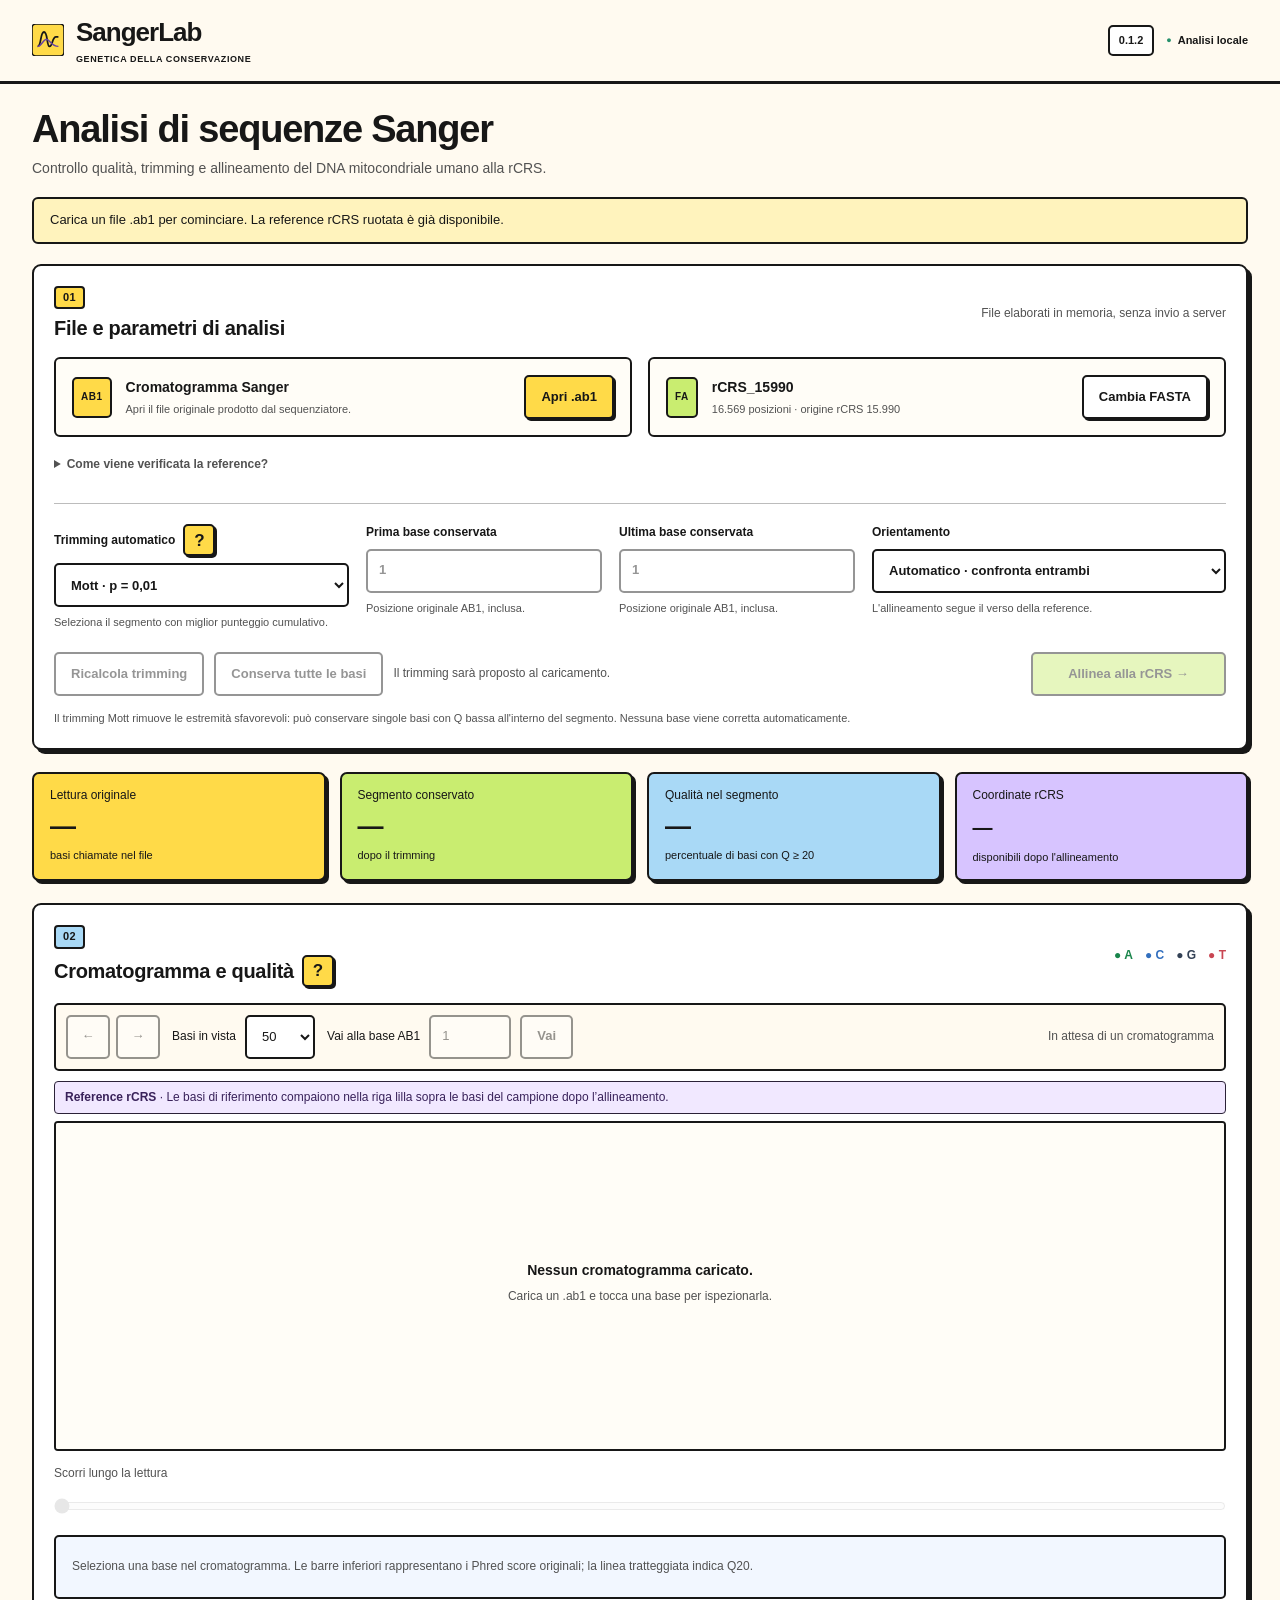
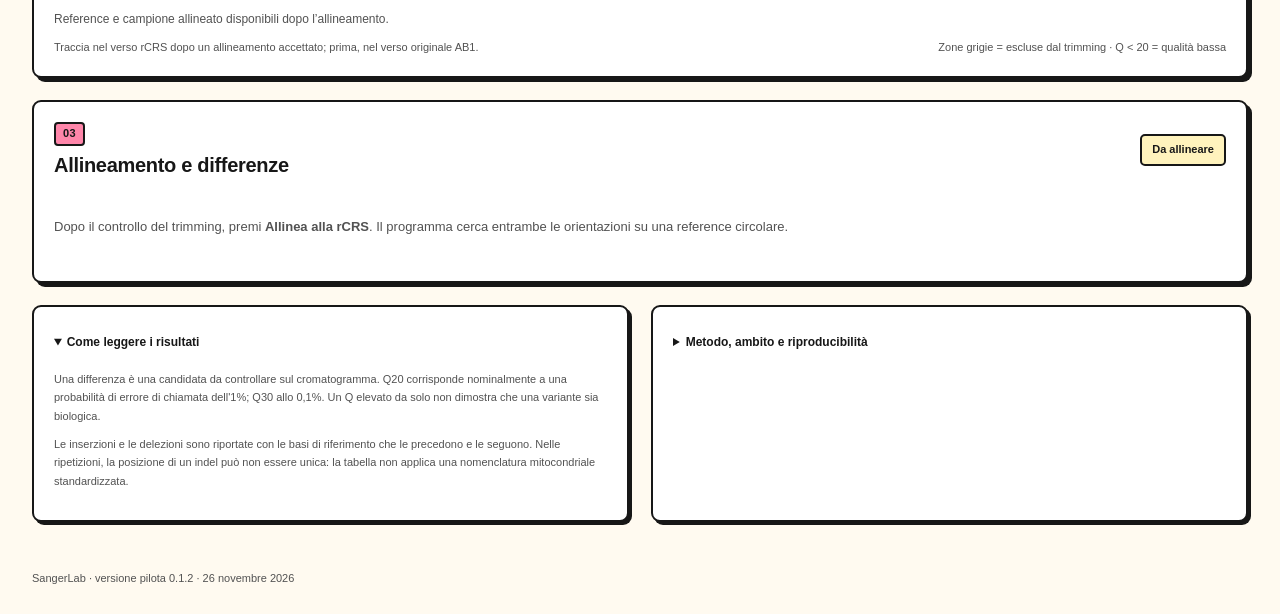
==== commit 9f2912b8: "Release v0.1.2 - Reference sequence displayed along chromatogram" ====
--- a/index.html
+++ b/index.html
@@ -60,6 +60,8 @@
 .help-formula{background:var(--lavender);border:1px solid var(--ink);padding:10px 12px;margin:12px 0;text-align:center;font-weight:700;border-radius:4px}
 .help-table{width:100%;min-width:0;border-collapse:collapse;margin:12px 0 16px;table-layout:auto}.help-table caption{text-align:left;font-weight:700;margin-bottom:6px}.help-table th,.help-table td{white-space:normal;text-align:left;padding:7px 8px;font-size:13px;overflow-wrap:anywhere}
 @media(max-width:680px){.help-trigger{width:42px;height:42px}.help-dialog-body{padding:12px;font-size:13px}.help-dialog-head{padding:10px 12px}.help-dialog-head h2{font-size:18px}.help-table th,.help-table td{padding:6px;font-size:12px}}
+
+.trace-reference-banner{background:#f1e8ff;border:1px solid #2b2238;border-radius:4px;padding:7px 10px;margin:0 0 7px;color:#39225a;font-size:12px;}
 </style>
 </head>
 <body>
@@ -68,7 +70,7 @@
       <svg viewBox="0 0 40 40" aria-hidden="true"><rect width="40" height="40" rx="5" fill="#ffda48" stroke="#171717" stroke-width="2"/><path d="M7 28c5 0 3-18 8-18s3 18 7 18 3-12 8-12h3" fill="none" stroke="#171717" stroke-width="2.2"/><path d="M7 28c5 0 7-9 11-9s6 9 15 9" fill="none" stroke="#6742a3" stroke-width="1.8"/></svg>
       <span>SangerLab<small>GENETICA DELLA CONSERVAZIONE</small></span>
     </a>
-    <div class="header-tags"><span class="version">0.1.1</span><span class="local-badge"><span aria-hidden="true">●</span> Analisi locale</span></div>
+    <div class="header-tags"><span class="version">0.1.2</span><span class="local-badge"><span aria-hidden="true">●</span> Analisi locale</span></div>
   </div></header>
   <main id="main">
     <section class="hero">
@@ -100,7 +102,7 @@
     <section class="card trace-card" aria-labelledby="trace-title">
       <div class="section-head"><div><p class="eyebrow">02</p><div class="field-heading"><h2 id="trace-title">Cromatogramma e qualità</h2><button type="button" class="help-trigger" id="help-quality" aria-haspopup="dialog" aria-controls="quality-dialog" aria-label="Come si interpretano i punteggi Phred?">?</button></div></div><div class="legend"><span class="base-a">● A</span><span class="base-c">● C</span><span class="base-g">● G</span><span class="base-t">● T</span></div></div>
       <div class="trace-toolbar"><div class="nav-buttons"><button id="prev-trace" class="button square" aria-label="Tratto precedente" disabled>←</button><button id="next-trace" class="button square" aria-label="Tratto successivo" disabled>→</button></div><label class="inline-field">Basi in vista<select id="view-count"><option>30</option><option selected>50</option><option>80</option><option>120</option></select></label><label class="inline-field jump-field">Vai alla base AB1<input type="number" id="jump-base" value="1" min="1" inputmode="numeric" disabled><button id="jump-button" class="button" disabled>Vai</button></label><span id="trace-range" class="small muted">In attesa di un cromatogramma</span></div>
-      <div class="canvas-wrap"><canvas id="trace-canvas" aria-label="Cromatogramma, basi e barre di qualità. Tocca un picco per leggere i dettagli."></canvas><div id="trace-empty" class="empty-overlay"><div class="empty-symbol" aria-hidden="true">∿</div><h3>Nessun cromatogramma caricato.</h3><p>Carica un .ab1 e tocca una base per ispezionarla.</p></div></div>
+      <p class="trace-reference-banner"><strong>Reference rCRS</strong> · Le basi di riferimento compaiono nella riga lilla sopra le basi del campione dopo l’allineamento.</p><div class="canvas-wrap"><canvas id="trace-canvas" aria-label="Cromatogramma, basi della reference e del campione, barre di qualità. Tocca un picco per leggere i dettagli."></canvas><div id="trace-empty" class="empty-overlay"><div class="empty-symbol" aria-hidden="true">∿</div><h3>Nessun cromatogramma caricato.</h3><p>Carica un .ab1 e tocca una base per ispezionarla.</p></div></div>
       <label class="slider-label" for="trace-slider">Scorri lungo la lettura<span id="slider-position"></span></label><input id="trace-slider" type="range" min="0" max="1" value="0" disabled aria-label="Posizione della finestra del cromatogramma">
       <div id="base-inspector" class="inspector"><span class="muted">Seleziona una base nel cromatogramma. Le barre inferiori rappresentano i Phred score originali; la linea tratteggiata indica Q20.</span></div>
       <p id="trace-alignment-note" class="small muted" aria-live="polite">Reference e campione allineato disponibili dopo l’allineamento.</p><div class="trace-foot"><span>Traccia nel verso rCRS dopo un allineamento accettato; prima, nel verso originale AB1.</span><span>Zone grigie = escluse dal trimming · Q &lt; 20 = qualità bassa</span></div>
@@ -119,7 +121,7 @@
     </section>
 
     <section class="notes-grid"><details class="card notes" open><summary>Come leggere i risultati</summary><p>Una differenza è una candidata da controllare sul cromatogramma. Q20 corrisponde nominalmente a una probabilità di errore di chiamata dell'1%; Q30 allo 0,1%. Un Q elevato da solo non dimostra che una variante sia biologica.</p><p>Le inserzioni e le delezioni sono riportate con le basi di riferimento che le precedono e le seguono. Nelle ripetizioni, la posizione di un indel può non essere unica: la tabella non applica una nomenclatura mitocondriale standardizzata.</p></details><details class="card notes"><summary>Metodo, ambito e riproducibilità</summary><p>Allineamento semiglobale con gap affini: tutta la lettura conservata è allineata a un tratto della reference. Match +2, mismatch −3, apertura gap −6, estensione −1. La reference duplicata consente il passaggio attraverso l'origine; la numerazione viene poi riportata modulo 16.569.</p><p>Questa versione analizza una lettura alla volta. Non richiama i picchi, non misura l'eteroplasmia, non costruisce un consenso forward/reverse e non assegna aplogruppi. I Phred sono quelli già presenti nel file AB1.</p><p>Codice open source MIT. Parser adattato da <a href="https://github.com/animeshkundu/sanger-viewer" target="_blank" rel="noopener noreferrer">Sanger Viewer, Animesh</a>. Nessuna libreria esterna caricata, nessun account, nessun caricamento dei dati su server. Ricaricando la pagina si perde la sessione: esporta i risultati per conservarli.</p></details></section>
-    <footer><span>SangerLab · versione pilota 0.1.1 · 26 novembre 2026</span></footer>
+    <footer><span>SangerLab · versione pilota 0.1.2 · 26 novembre 2026</span></footer>
   </main>
   <dialog id="trim-dialog" class="help-dialog" aria-labelledby="trim-dialog-title">
     <div class="help-dialog-head"><h2 id="trim-dialog-title">Come funziona il trimming?</h2><button type="button" class="button square help-close" aria-label="Chiudi spiegazione del trimming" autofocus>×</button></div>
@@ -151,7 +153,7 @@
 (function (root) {
   'use strict';
 
-  const VERSION = '0.1.1';
+  const VERSION = '0.1.2';
   const DNA = /^[ACGTRYSWKMBDHVN]+$/;
   const COMPLEMENT = { A:'T', C:'G', G:'C', T:'A', R:'Y', Y:'R', S:'S', W:'W', K:'M', M:'K', B:'V', V:'B', D:'H', H:'D', N:'N' };
   const NEG = -1e15;
@@ -769,17 +771,22 @@
     const left=76,right=w-12,width=Math.max(1,right-left),scale=width/Math.max(1,sampleHi-sampleLo),x=s=>reverse?right-(s-sampleLo)*scale:left+(s-sampleLo)*scale;
     let minimum=0,maximum=1;
     for(const b of ['A','C','G','T'])for(let i=Math.floor(sampleLo);i<=Math.ceil(sampleHi);i++){const value=read.channels[b][i];if(value>maximum)maximum=value;if(value<minimum)minimum=value;}
+    // A fixed, contrasting reference lane makes the aligned bases unmistakable.
+    ctx.fillStyle='#f1e8ff';ctx.fillRect(0,33,w,19);
+    ctx.fillStyle='#f7f7f7';ctx.fillRect(0,53,w,17);
     let trim={start:0,end:0};try{trim=region();}catch{}
     for(let i=lo;i<hi;i++) {
       const x1=x(i? (peaks[i-1]+peaks[i])/2:sampleLo),x2=x(i+1<peaks.length?(peaks[i]+peaks[i+1])/2:sampleHi);
       const a=Math.min(x1,x2),b=Math.max(x1,x2);
       if(i<trim.start||i>=trim.end){ctx.fillStyle='#e5e4eab8';ctx.fillRect(Math.max(left,a),0,Math.min(right,b)-Math.max(left,a),h);}
-      if(aligned&&['X','I','?'].includes(state.mapping.get(i)?.op)){ctx.fillStyle='#eee3fa';ctx.fillRect(Math.max(left,a),0,Math.min(right,b)-Math.max(left,a),h);}
+      if(aligned&&['X','I','?'].includes(state.mapping.get(i)?.op)){ctx.fillStyle='#eee3fa';ctx.fillRect(Math.max(left,a),0,Math.min(right,b)-Math.max(left,a),h);ctx.fillStyle='#c8a3f4';ctx.fillRect(Math.max(left,a),33,Math.min(right,b)-Math.max(left,a),37);}
       if(state.selected===i){ctx.fillStyle='#d8c5f396';ctx.fillRect(Math.max(left,a),0,Math.min(right,b)-Math.max(left,a),h);}
     }
     ctx.fillStyle='#656274';ctx.font='8px system-ui';ctx.textAlign='left';ctx.fillText('AB1',3,15);
-    if(aligned){ctx.fillText('rCRS',3,29);ctx.fillText('Reference',3,45);}
-    ctx.fillText('Campione',3,61);
+    ctx.fillText('rCRS',3,29);
+    ctx.font='bold 11px Arial';ctx.fillStyle='#39225a';ctx.fillText('Reference',4,47);
+    ctx.fillStyle='#222';ctx.fillText('Campione',4,65);
+    if(!aligned){ctx.font='11px Arial';ctx.fillStyle='#39225a';ctx.fillText('Premi Allinea alla rCRS per visualizzare le basi di riferimento',left+5,47);}
     ctx.strokeStyle='#e3e0e8';ctx.lineWidth=1;ctx.beginPath();ctx.moveTo(left,241);ctx.lineTo(right,241);ctx.moveTo(left,314);ctx.lineTo(right,314);ctx.stroke();
     const y=value=>239-(value-minimum)/(maximum-minimum)*164;
     ctx.save();ctx.beginPath();ctx.rect(left,69,width,175);ctx.clip();
@@ -797,9 +804,10 @@
       const px=x(peaks[i]),base=reverse?Core.reverseComplement(read.sequence[i]):read.sequence[i],q=read.qualities?.[i],mapped=state.mapping.get(i);
       ctx.textAlign='center';ctx.font='8px system-ui';ctx.fillStyle='#656274';
       if(i%5===0||(i===lo&&(5-i%5)%5>=3)){ctx.fillText(String(i+1),px,15);if(aligned&&mapped)ctx.fillText(mapped.rcrsPos===null?'+':String(mapped.rcrsPos),px,29);}
-      ctx.font=hi-lo>80?'10px ui-monospace,monospace':'bold 12px ui-monospace,monospace';ctx.fillStyle=colors[base]||'#8b7b89';ctx.fillText(base,px,61);
-      if(aligned&&mapped){
-        ctx.fillStyle=colors[mapped.refBase]||'#6941a5';ctx.fillText(mapped.refBase,px,45);
+      ctx.font=hi-lo>80?'10px ui-monospace,monospace':'bold 12px ui-monospace,monospace';ctx.fillStyle=colors[base]||'#8b7b89';ctx.fillText(base,px,65);
+      if(aligned){
+        ctx.fillStyle=mapped?(colors[mapped.refBase]||'#39225a'):'#96919d';
+        ctx.fillText(mapped?mapped.refBase:'·',px,47);
       }
       if(q!==undefined&&q!==null){const bw=Math.max(2,Math.min(12,width/(hi-lo)*.65));ctx.fillStyle=q<20?'#d89767':'#8d70b8';ctx.fillRect(px-bw/2,314-q/qmax*50,bw,q/qmax*50);if(hi-lo<=50&&(width/(hi-lo)>12||i%5===0)){ctx.fillStyle='#656274';ctx.font='8px system-ui';ctx.fillText(String(q),px,261);}}
     }
@@ -816,7 +824,7 @@
         ctx.fillStyle='#6941a5';ctx.font='bold 9px Arial';ctx.textAlign='center';ctx.fillText('D'+(j-start+1),px,9);
       }
     }
-    text('trace-alignment-note',aligned?(reverse?'Cromatogramma e campione in reverse complement, nel verso rCRS. Le posizioni AB1 originali decrescono.':'Cromatogramma e campione nel verso rCRS (forward).')+' Viola = differenza o ambiguità; D = delezione tra picchi (dettagli nella tabella allineamento).':state.result?'Allineamento non accettato: confronto non mostrato nel cromatogramma.':'Reference e campione allineato disponibili dopo l’allineamento.');
+    text('trace-alignment-note',aligned?(reverse?'Cromatogramma e campione in reverse complement, nel verso rCRS. Le posizioni AB1 originali decrescono.':'Cromatogramma e campione nel verso rCRS (forward).')+' Riga Reference = basi rCRS allineate; · = base AB1 non allineata; − = gap nella reference. Viola = differenza o ambiguità; D = delezione tra picchi (dettagli nella tabella allineamento).':state.result?'Allineamento non accettato: confronto non mostrato nel cromatogramma.':'Reference e campione allineato disponibili dopo l’allineamento.');
     plotGeometry={left,right,sampleLo,sampleHi,lo,hi,width,reverse};
   }
   function renderInspector() {
@@ -846,7 +854,7 @@
     try {
       const worker=new Worker(url);URL.revokeObjectURL(url);state.worker=worker;
       const finish=()=>{worker.terminate();if(state.worker===worker)state.worker=null;state.busy=false;toggleControls();text('analyze','Allinea alla rCRS →');};
-      worker.onmessage=event=>{if(token!==state.run)return;finish();if(event.data.error){status(event.data.error,'error');return;}state.elapsed=performance.now()-started;state.result=event.data.result;state.analysisTrim={...r,method:state.trimMethod,cutoff:state.trimMethod==='Mott'?state.trimCutoff:null};state.mapping=new Map(state.result.columns.filter(c=>c.readIndex0!==null).map(c=>[c.readIndex0,c]));state.alignmentPage=0;renderResults();renderStats();drawTrace();renderInspector();const count=state.result.variants.length;status(state.result.summary.accepted?`Allineamento completato: ${count} differenze candidate. Controlla qualità e picchi prima di interpretarle.`:'Allineamento non accettato dalle soglie di controllo. Esamina gli avvisi e il trimming.',state.result.summary.accepted?'':'error');};
+      worker.onmessage=event=>{if(token!==state.run)return;finish();if(event.data.error){status(event.data.error,'error');return;}state.elapsed=performance.now()-started;state.result=event.data.result;state.analysisTrim={...r,method:state.trimMethod,cutoff:state.trimMethod==='Mott'?state.trimCutoff:null};state.mapping=new Map(state.result.columns.filter(c=>c.readIndex0!==null).map(c=>[c.readIndex0,c]));state.alignmentPage=0;renderResults();renderStats();if(state.result.summary.accepted){const first=state.result.columns.find(c=>c.readIndex0!==null);const size=Number($('view-count').value);state.viewStart=state.result.orientation==='reverse'?Math.max(r.start,first.readIndex0-size+1):first.readIndex0;state.selected=first.readIndex0;$('jump-base').value=first.readIndex0+1;}drawTrace();renderInspector();const count=state.result.variants.length;status(state.result.summary.accepted?`Allineamento completato: ${count} differenze candidate. Controlla qualità e picchi prima di interpretarle.`:'Allineamento non accettato dalle soglie di controllo. Esamina gli avvisi e il trimming.',state.result.summary.accepted?'':'error');};
       worker.onerror=()=>{if(token!==state.run)return;finish();status('Il browser non ha completato il calcolo. Prova a ricaricare il file o apri il tool da un sito HTTPS.','error');};
       worker.postMessage(payload);
     } catch(error){URL.revokeObjectURL(url);state.busy=false;toggleControls();text('analyze','Allinea alla rCRS →');status('Impossibile avviare il calcolo nel browser: '+error.message,'error');}
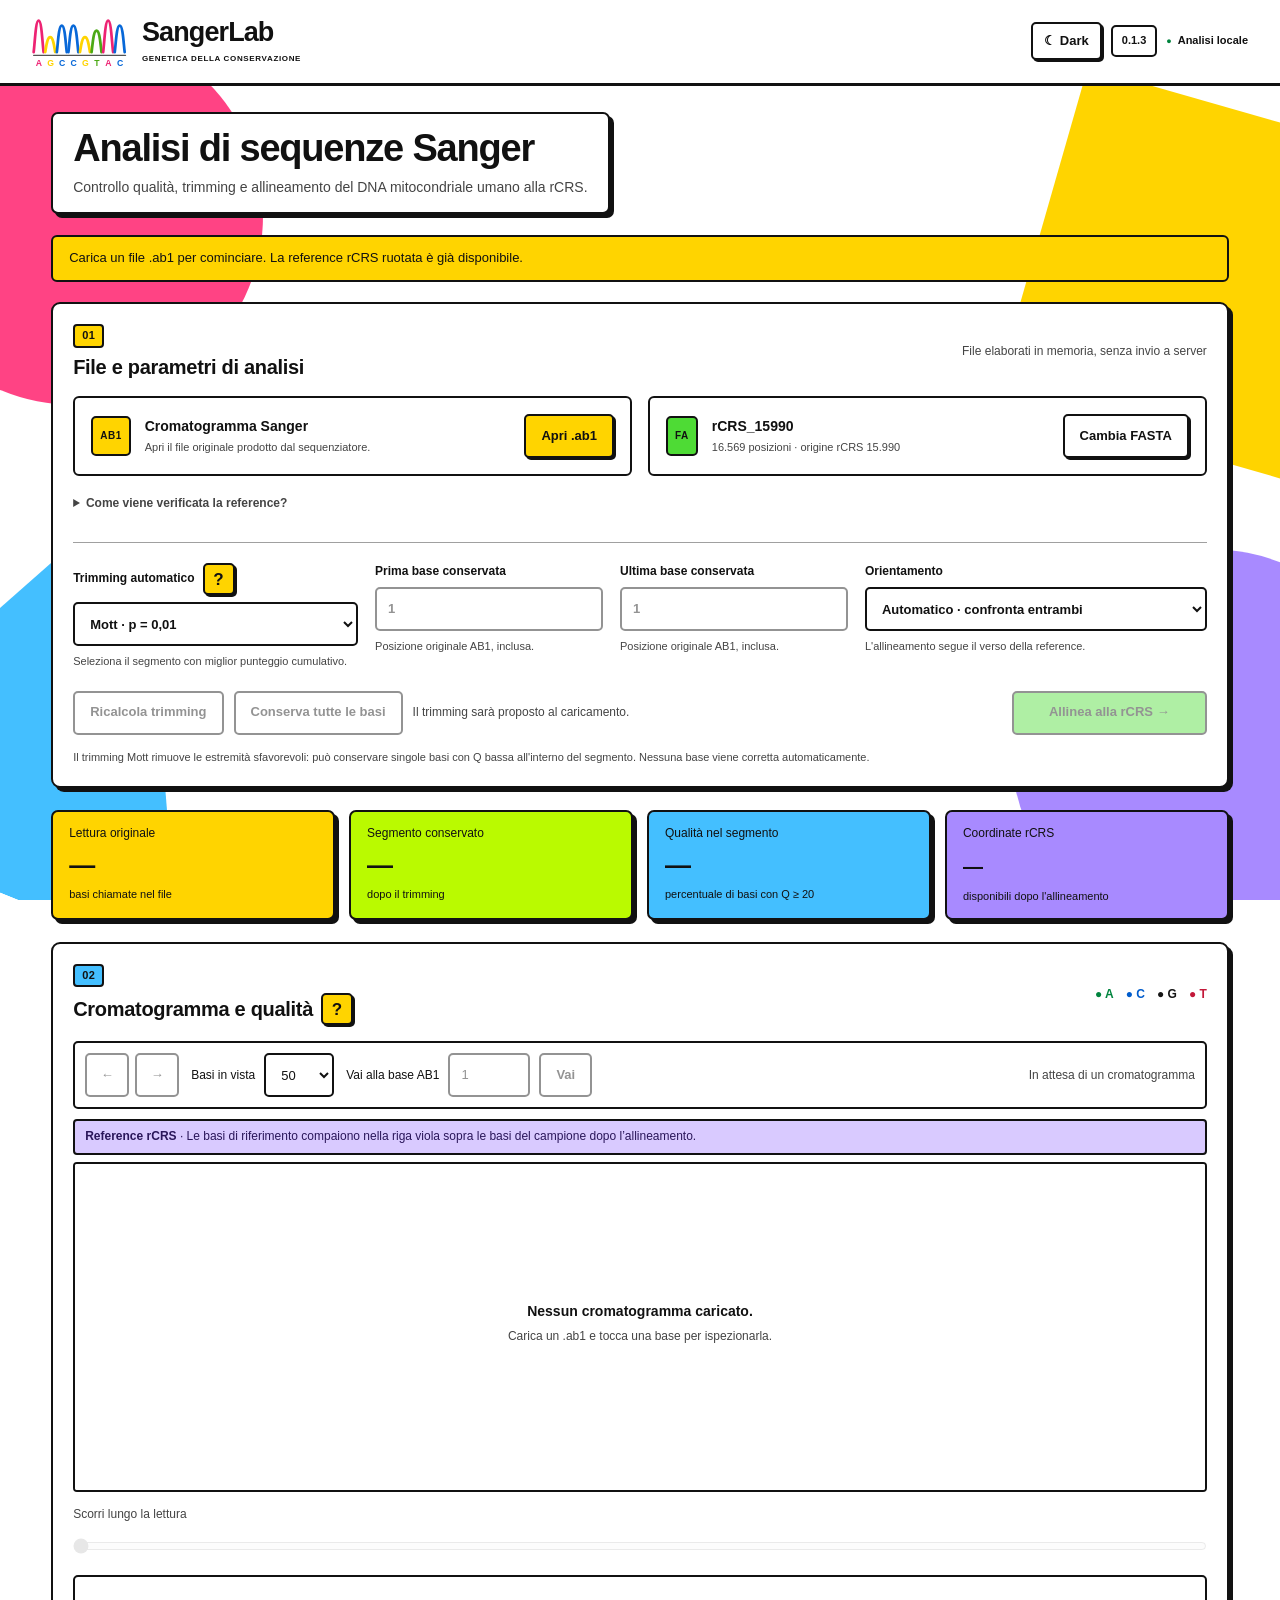
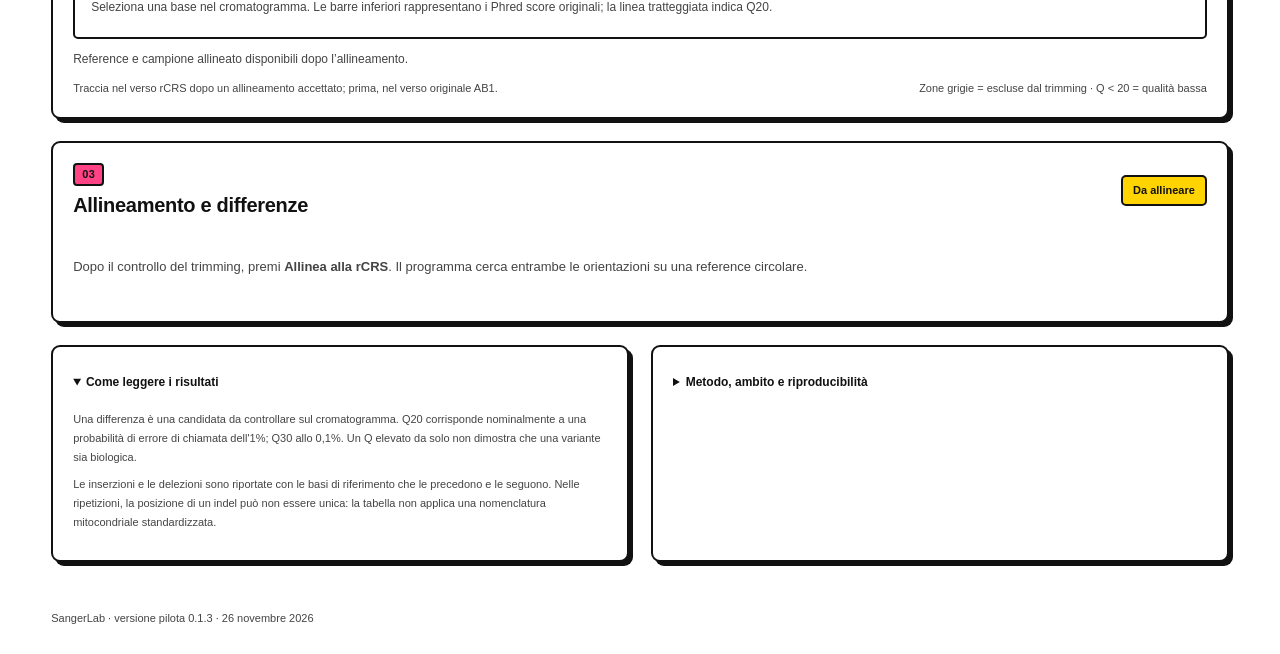
==== commit 325df289: "Release v0.1.3 - Final visual identity, light and dark themes" ====
--- a/index.html
+++ b/index.html
@@ -30,7 +30,7 @@
 <head>
   <meta charset="utf-8">
   <meta name="viewport" content="width=device-width, initial-scale=1">
-  <meta name="theme-color" content="#fffaf0">
+  <meta name="theme-color" content="#ffffff">
   <meta http-equiv="Content-Security-Policy" content="default-src 'none'; script-src 'unsafe-inline'; style-src 'unsafe-inline'; img-src data: blob:; worker-src blob:; connect-src 'none'; font-src 'none'; object-src 'none'; base-uri 'none'; form-action 'none'">
   <title>SangerLab · D-loop e coordinate rCRS</title>
   <style>:root{--ink:#252333;--muted:#656274;--green:#6941a5;--green-dark:#4e2c82;--mint:#f0eaf8;--paper:#f4f3f7;--border:#dcd9e4;--a:#19854b;--c:#326fbe;--g:#334155;--t:#c94652;--amber:#986119;--amber-bg:#fff5df;--danger:#ae3c3c;--font:Inter,ui-sans-serif,-apple-system,BlinkMacSystemFont,"Segoe UI",sans-serif}*{box-sizing:border-box}body{margin:0;font-family:var(--font);color:var(--ink);background:var(--paper);font-size:15px;line-height:1.5}button,input,select{font:inherit}button,label.file-button,summary{touch-action:manipulation}button:focus-visible,input:focus-visible,select:focus-visible,summary:focus-visible,a:focus-visible{outline:3px solid #b37d2c;outline-offset:3px}button{cursor:pointer}button:disabled,input:disabled{opacity:.45;cursor:not-allowed}a{color:var(--green)}[hidden]{display:none!important}.topbar{border-bottom:1px solid var(--border);background:#fff}.topinner{max-width:1280px;margin:auto;padding:19px 32px;display:flex;justify-content:space-between;align-items:center}.brand{display:flex;gap:12px;align-items:center;font-size:23px;font-weight:720;letter-spacing:-.7px;text-decoration:none;color:var(--ink)}.brand svg{width:40px;height:40px}.brand small{display:block;font-size:8px;font-weight:650;letter-spacing:1.9px;line-height:1.7}.header-tags{display:flex;gap:12px;align-items:center;font-size:11px}.version{border:1px solid var(--border);padding:6px 9px;border-radius:5px;letter-spacing:1px;color:var(--muted)}.local-badge{display:flex;gap:6px;align-items:center}.local-badge span{color:#27906c;font-size:9px}main{max-width:1280px;margin:auto;padding:0 32px}.hero{display:grid;grid-template-columns:1.5fr 1fr;gap:50px;align-items:center;padding:46px 0 34px}.eyebrow{font-size:10px;font-weight:750;letter-spacing:1.6px;text-transform:uppercase;color:var(--green);margin:0 0 9px}h1{font-size:clamp(30px,3.45vw,43px);font-weight:650;letter-spacing:-1.5px;line-height:1.15;margin:0 0 15px}h1 em{font-style:normal;color:var(--green)}.intro{max-width:650px;color:var(--muted);line-height:1.7;font-size:14px;margin:0}.reference-hero{border-left:1px solid var(--border);padding-left:30px;display:flex;gap:15px;align-items:center}.circle-wrap{width:125px;flex-shrink:0}.reference-hero .eyebrow{font-size:9px;letter-spacing:1px}.reference-route{font-size:19px;line-height:1.4;font-weight:600;letter-spacing:.1px;margin:4px 0 9px}.reference-route span{color:var(--green)}.small{font-size:12px}.muted{color:var(--muted)}.status{border:1px solid #d6cbe7;background:#f3eef9;border-radius:8px;padding:12px 16px;font-size:13px;margin:0 0 22px;overflow-wrap:anywhere}.status.error{background:#fff0ed;border-color:#ebc1b8;color:#8b3030}.status.busy{background:#fff5df;border-color:#eddbb6}.card{background:white;border:1px solid var(--border);border-radius:13px;padding:25px 27px;margin-bottom:22px}.section-head{display:flex;justify-content:space-between;gap:20px;align-items:center;margin-bottom:20px}.section-head .eyebrow{margin-bottom:3px}h2{font-size:20px;line-height:1.3;font-weight:650;letter-spacing:-.4px;margin:0}h3{font-size:14px;margin:0;font-weight:650}.file-grid{display:grid;grid-template-columns:1fr 1fr;gap:16px}.file-box{display:flex;gap:14px;align-items:center;border:1px dashed #cfc5dd;background:#faf9fc;border-radius:8px;padding:16px;min-width:0;position:relative}.file-icon{color:var(--green);border:1px solid #d5c8e7;background:#f2edf9;border-radius:6px;padding:11px 7px;font-size:10px;font-weight:750;letter-spacing:.5px;flex-shrink:0}.file-icon.secondary{color:#566b73;background:#edf2f2;border-color:#d2dddd}.file-info{min-width:0;flex:1}.file-info h3{overflow-wrap:anywhere}.file-info p{font-size:11px;margin:4px 0 0;color:var(--muted)}.button{border:1px solid #cec9d9;border-radius:6px;background:white;color:var(--ink);padding:10px 15px;min-height:44px;font-weight:600;font-size:12px;display:inline-flex;align-items:center;justify-content:center;gap:10px;text-decoration:none;white-space:nowrap;transition:background .12s}.button:hover:not(:disabled){background:#f3eef9;border-color:#a88bca}.button.primary{background:var(--green);color:white;border-color:var(--green)}.button.primary:hover:not(:disabled){background:var(--green-dark)}.button.quiet{border-color:transparent;background:transparent;color:var(--muted)}.small-button{min-height:38px;padding:6px 11px;font-size:11px}.square{width:44px;padding:10px}.file-input{position:absolute;left:0;bottom:0;width:1px;height:1px;opacity:0}.file-box:focus-within{outline:2px solid #a88bca;outline-offset:2px}.reference-details{margin:12px 0 20px;font-size:12px;color:var(--muted)}summary{cursor:pointer;font-weight:600;min-height:34px;padding:7px 0}details p{line-height:1.7}.controls-grid{display:grid;grid-template-columns:1.25fr 1fr 1fr 1.5fr;gap:17px;border-top:1px solid #e8e5ee;padding-top:20px}.field{display:flex;flex-direction:column;gap:7px;font-size:11px;font-weight:650}.field span{font-size:10px;color:var(--muted);font-weight:400;line-height:1.5}input[type=number],select{border:1px solid #cec9d9;border-radius:6px;background:white;color:var(--ink);min-height:44px;padding:10px 11px;font-size:12px;width:100%;min-width:0}select{cursor:pointer}.action-row{display:flex;gap:10px;align-items:center;margin-top:21px;flex-wrap:wrap}.analyze{margin-left:auto;min-width:195px}.method-note{color:var(--muted);font-size:11px;margin:14px 0 0;line-height:1.6}.stats{display:grid;grid-template-columns:repeat(4,1fr);gap:15px;margin-bottom:22px}.stat{border:1px solid var(--border);border-radius:9px;padding:17px 20px;background:#fff;display:flex;flex-direction:column}.stat>span{font-size:11px;color:var(--muted);margin-bottom:4px}.stat strong{font-size:27px;letter-spacing:-.8px;font-weight:650;line-height:1.4;font-variant-numeric:tabular-nums}.stat small{font-size:10px;color:var(--muted);margin-top:4px}.stat .map-stat{font-size:20px;letter-spacing:-.4px;line-height:1.9}.legend{display:flex;gap:13px;font-size:12px;font-weight:650}.base-a{color:var(--a)}.base-c{color:var(--c)}.base-g{color:var(--g)}.base-t{color:var(--t)}.trace-toolbar{display:flex;gap:17px;align-items:center;flex-wrap:wrap;margin-bottom:16px}.nav-buttons{display:flex;gap:6px}.inline-field{display:flex;align-items:center;gap:9px;font-size:11px;white-space:nowrap}.inline-field select{width:70px}.inline-field input{width:82px}#trace-range{margin-left:auto}.canvas-wrap{position:relative;width:100%;height:300px;border:1px solid #dedbe5;border-radius:7px;overflow:hidden;background:white}canvas{display:block;width:100%;height:300px;touch-action:pan-y;cursor:crosshair}.empty-overlay{position:absolute;inset:0;display:flex;justify-content:center;align-items:center;flex-direction:column;pointer-events:none;background:#faf9fc}.empty-overlay p{font-size:12px;color:var(--muted);margin:7px 0}.empty-symbol{font-size:70px;line-height:.8;color:#9d85bf;margin-bottom:20px;font-weight:300}.slider-label{display:flex;justify-content:space-between;font-size:11px;color:var(--muted);margin-top:14px}input[type=range]{width:100%;margin:6px 0 12px;min-height:34px;accent-color:var(--green);touch-action:pan-y}.inspector{padding:14px 16px;min-height:64px;border:1px solid #ddd5e8;background:#f8f6fc;border-radius:7px;font-size:12px;display:flex;gap:25px;align-items:center;flex-wrap:wrap}.inspect-item{display:flex;flex-direction:column;gap:2px}.inspect-item small{color:var(--muted);font-size:10px}.inspect-item strong{font-size:14px;font-variant-numeric:tabular-nums}.inspect-item .base-large{font-size:27px;line-height:1.3}.trace-foot{display:flex;justify-content:space-between;gap:12px;font-size:10px;color:var(--muted);margin-top:12px}.pill{border-radius:5px;padding:6px 10px;background:#eeebf3;color:var(--muted);font-size:11px;white-space:nowrap}.pill.ok{color:var(--green);background:#eee6f7}.pill.warn{color:var(--amber);background:var(--amber-bg)}.result-empty{padding:24px 0;color:var(--muted);font-size:13px}.alignment-summary{display:flex;gap:12px 25px;flex-wrap:wrap;font-size:12px;margin-bottom:15px}.alignment-summary strong{font-weight:650;color:var(--green)}.result-warnings>p{padding:9px 12px;font-size:12px;background:var(--amber-bg);color:#79531b;border-left:3px solid #d6aa56;margin:8px 0}.results-tabs{display:flex;gap:20px;border-bottom:1px solid var(--border);margin-top:21px}.tab{border:0;background:transparent;color:var(--muted);padding:13px 0;min-height:48px;font-size:12px;font-weight:650;border-bottom:2px solid transparent}.tab.active{color:var(--green);border-bottom-color:var(--green)}.tab span{padding:1px 6px;border-radius:4px;background:#eee8f5;margin-left:5px}.table-scroll{overflow:auto;-webkit-overflow-scrolling:touch;border:1px solid var(--border);border-radius:7px}table{border-collapse:collapse;text-align:left;width:100%;font-size:12px}th{font-weight:650;font-size:10px;text-transform:uppercase;letter-spacing:.55px;color:var(--muted);background:#f6f4f9;padding:12px 13px;white-space:nowrap;border-bottom:1px solid var(--border)}td{padding:10px 13px;border-bottom:1px solid #eeecf3;vertical-align:middle;white-space:nowrap}tbody tr:last-child td{border-bottom:0}td.note-cell{white-space:normal;min-width:180px;max-width:280px;font-size:11px;color:var(--muted)}.variant-type{font-size:10px;font-weight:700;color:var(--green);background:#f0eaf8;padding:4px 7px;border-radius:4px}.variant-type.indel{color:#7a5219;background:#fff1d9}.low-quality{color:var(--danger);font-weight:650}.no-variants{padding:25px;background:#f1ecf8;text-align:center;font-size:13px;border-radius:7px}.alignment-nav{display:flex;align-items:center;justify-content:space-between;gap:12px;margin-top:16px}.alignment-grid{font-family:ui-monospace,SFMono-Regular,Consolas,monospace;font-size:12px}.alignment-grid th,.alignment-grid td{text-align:center;padding:7px 5px;min-width:30px;white-space:nowrap}.alignment-grid th.row-name{position:sticky;left:0;z-index:1;background:#f2eff7;font-family:var(--font);min-width:85px;font-size:9px}.alignment-grid td.coord{font-size:8px;color:var(--muted);writing-mode:vertical-rl;height:45px;min-width:23px}.alignment-grid td.mismatch{background:#fff0cd}.alignment-grid td.lowq{border-bottom:2px dashed #bf6d45}.alignment-grid td.base-click{cursor:pointer}.alignment-grid td.origin-cell{border-left:3px solid #6941a5}.export-row{display:flex;flex-wrap:wrap;gap:9px;align-items:center;border-top:1px solid var(--border);margin-top:25px;padding-top:20px}.export-row .eyebrow{margin:0 9px 0 0}.notes-grid{display:grid;grid-template-columns:1fr 1fr;gap:22px}.notes{padding:17px 22px;margin-bottom:0}.notes summary{font-size:12px;color:var(--ink)}.notes p{font-size:11px;color:var(--muted);margin:9px 0}.notes a{word-break:break-word}footer{padding:27px 0;display:flex;justify-content:space-between;gap:12px;font-size:10px;color:var(--muted)}.dragging{outline:3px solid #9877c2;outline-offset:2px}.noscript{padding:30px}
@@ -62,15 +62,112 @@
 @media(max-width:680px){.help-trigger{width:42px;height:42px}.help-dialog-body{padding:12px;font-size:13px}.help-dialog-head{padding:10px 12px}.help-dialog-head h2{font-size:18px}.help-table th,.help-table td{padding:6px;font-size:12px}}
 
 .trace-reference-banner{background:#f1e8ff;border:1px solid #2b2238;border-radius:4px;padding:7px 10px;margin:0 0 7px;color:#39225a;font-size:12px;}
+
+/* v0.1.3: saturated neo-brutalist palette, explicit light/dark tokens. */
+:root{color-scheme:light;--ink:#111111;--muted:#444444;--paper:#ffffff;--surface:#ffffff;--subsurface:#ffffff;--border:#111111;--edge:#111111;--shadow:#111111;--accent-ink:#111111;--green:#6030d8;--green-dark:#4d1eae;--yellow:#ffd400;--pink:#ff4384;--lime:#bafa00;--blue:#44bfff;--lavender:#a88aff;--fresh:#4edb35;--a:#00843e;--c:#005ccc;--g:#151515;--t:#c31839;--danger:#b31232;--amber:#7b3800;--amber-bg:#fff;--reference-lane:#d9caff;--reference-ink:#2a165a;--mismatch:#e6ddff;--separator:#a0a0a0;--warn:#ffad45;--error-bg:#ff9caf;--focus:#6030d8}
+:root[data-theme=dark]{color-scheme:dark;--ink:#ffffff;--muted:#d0d0d5;--paper:#141416;--surface:#202024;--subsurface:#18181b;--border:#f1f1f4;--edge:#f1f1f4;--shadow:#000000;--green:#c7acff;--green-dark:#e0ceff;--a:#53f58b;--c:#6db9ff;--g:#f7f7f7;--t:#ff657d;--danger:#ff96a7;--amber:#ffba75;--amber-bg:#2c2118;--reference-lane:#39276c;--reference-ink:#f5eaff;--mismatch:#39276c;--separator:#55555d;--focus:#d5baff}
+body,.topbar{background:var(--paper);color:var(--ink)}.topbar{border-bottom:3px solid var(--edge)}.card,.file-box,.trace-toolbar,.inspector,.empty-overlay,.help-dialog,.version,.button,.button.quiet,input[type=number],select{background:var(--surface);color:var(--ink);border-color:var(--edge)}.card,.stat,.notes{box-shadow:4px 4px 0 var(--shadow)}.button,.help-trigger{box-shadow:2px 2px 0 var(--shadow)}.button:active:not(:disabled),.help-trigger:active{box-shadow:none}.button.primary,.button.primary:hover:not(:disabled),#analyze,.button:hover:not(:disabled),#analyze:hover:not(:disabled),.help-trigger,.help-trigger:hover,.file-icon,.file-icon.secondary,.section-head .eyebrow,.trace-card .section-head .eyebrow,.results-card .section-head .eyebrow{color:var(--accent-ink);border-color:#111}.button.primary{background:var(--yellow)}#analyze{background:var(--fresh)}.button:hover:not(:disabled),.button.primary:hover:not(:disabled),#analyze:hover:not(:disabled),.help-trigger:hover{background:var(--blue)}.file-icon.secondary{background:var(--fresh)}.stat,.stat:nth-child(2),.stat:nth-child(3),.stat:nth-child(4){border-color:#111;color:#111}.stat>span,.stat small,.stat strong{color:#111}.stat:nth-child(2){background:var(--lime)}.stat:nth-child(3){background:var(--blue)}.stat:nth-child(4){background:var(--lavender)}
+.status,.status.busy{background:var(--yellow);color:#111;border-color:#111}.status.error{background:var(--error-bg);color:#111;border-color:#111}.controls-grid,.trace-card .section-head,.export-row,.results-tabs{border-color:var(--separator)}.trace-card .canvas-wrap,.canvas-wrap,.table-scroll{border-color:var(--edge);background:var(--subsurface)}.trace-reference-banner{background:var(--reference-lane);color:var(--reference-ink);border:2px solid var(--edge);font-size:12px}.pill,.pill.ok,.pill.warn{color:#111;background:var(--yellow);border-color:#111}.pill.ok{background:var(--fresh)}.pill.warn{background:var(--warn)}.result-warnings>p{background:var(--amber-bg);color:var(--ink);border-color:var(--edge);border-left-color:#ef8100}.tab.active{color:var(--ink);border-bottom-color:var(--green)}.tab span{background:var(--yellow);color:#111;border-color:#111}th{background:var(--yellow);color:#111;border-color:#111}td{border-bottom-color:var(--separator)}.variant-type,.variant-type.indel{background:var(--lavender);color:#111;border-color:#111}.variant-type.indel{background:var(--warn)}.no-variants{background:var(--surface);border:1px solid var(--edge)}.alignment-grid th.row-name{background:var(--surface);color:var(--ink)}.alignment-grid td.mismatch{background:var(--mismatch)}.alignment-grid td.origin-cell{border-left-color:var(--green)}.help-dialog-head{background:var(--yellow);color:#111;border-color:#111}.help-dialog-head .help-close{background:#fff;color:#111;border-color:#111;box-shadow:2px 2px 0 #111}.help-formula{background:var(--lavender);color:#111;border-color:#111}button:focus-visible,input:focus-visible,select:focus-visible,summary:focus-visible,a:focus-visible,.file-box:focus-within{outline:3px solid var(--focus);outline-offset:3px}.local-badge span{color:var(--a)}.header-tags{flex-wrap:wrap;justify-content:flex-end;gap:9px}.header-tags .button{min-height:38px}.brand svg{width:40px;height:40px;flex:none}.brand small{font-size:8px}.help-dialog::backdrop{background:#0009}
+@media(max-width:680px){.topinner{flex-wrap:wrap;gap:12px}.header-tags{width:100%;justify-content:flex-start}.header-tags .button{min-height:42px}.brand svg{width:35px;height:35px}.stat,.card{box-shadow:3px 3px 0 var(--shadow)}}
+
+/* Simple geometry behind the workspace. Shapes stay fixed while the workspace scrolls over them. */
+:root{
+  --art-opacity:1;
+  --logo-a:#ed2373;--logo-c:#0868d8;--logo-g:var(--yellow);--logo-t:#4ba916;
+}
+:root[data-theme=dark]{
+  --paper:#303236;--surface:#3b3d42;--subsurface:#35373b;
+  --edge:#e1e1e4;--border:#e1e1e4;--separator:#666971;--muted:#d8d9dc;
+  --art-opacity:.76;
+  --logo-a:#ff68a0;--logo-c:#65bdff;--logo-g:var(--yellow);--logo-t:#8bdf5b;
+}
+body{isolation:isolate;position:relative;min-height:100vh}
+.page-art{position:fixed;inset:0;z-index:0;overflow:hidden;pointer-events:none;user-select:none;opacity:var(--art-opacity)}
+.art-field{position:relative;width:min(100%,1500px);height:100%;margin-inline:auto;--art-gutter:clamp(26px,4vw,64px)}
+.art{display:block;position:absolute;width:var(--size);height:var(--size)}
+.art-circle{border-radius:50%}
+.art-square{border-radius:0}
+.art-triangle{clip-path:polygon(50% 0,100% 100%,0 100%)}
+.art-1{--size:clamp(260px,42vmin,410px);top:3%;left:calc(var(--art-gutter) - var(--size)*.44);background:var(--pink)}
+.art-2{--size:clamp(240px,38vmin,380px);top:12%;right:calc(var(--art-gutter) - var(--size)*.43);background:var(--yellow);transform:rotate(16deg)}
+.art-3{--size:clamp(300px,48vmin,450px);bottom:0;left:calc(var(--art-gutter) - var(--size)*.48);background:var(--blue);transform:rotate(22deg)}
+.art-4{--size:clamp(270px,44vmin,420px);bottom:-5%;right:calc(var(--art-gutter) - var(--size)*.45);background:var(--lavender)}
+.topbar,main{position:relative;z-index:1}
+.topbar{background:var(--surface)}
+.topinner{gap:20px}
+main{padding-inline:clamp(26px,4vw,64px)}
+.hero{padding-block:26px 21px}
+.hero>div:first-child{width:fit-content;max-width:100%;background:var(--surface);padding:13px 20px 14px;border:2px solid var(--edge);border-radius:7px;box-shadow:4px 4px 0 var(--shadow)}
+.hero h1{margin-bottom:7px}
+.brand{gap:14px;min-width:0;font-size:27px;letter-spacing:-.9px}
+.brand #brand-mark{width:96px;height:auto;flex:none;display:block;filter:none;overflow:visible}
+.brand-name{display:block;line-height:1.05;white-space:nowrap}
+.brand small{font-size:8px;font-weight:700;line-height:1.3;letter-spacing:.65px;margin-top:7px;white-space:nowrap}
+.logo-traces{fill:none;stroke-width:3.3;stroke-linecap:round;stroke-linejoin:round}
+.logo-letters{font-family:Arial,Helvetica,sans-serif;font-size:10.5px;font-weight:800;text-anchor:middle}
+.logo-base-a{stroke:var(--logo-a)}.logo-base-c{stroke:var(--logo-c)}.logo-base-g{stroke:var(--logo-g)}.logo-base-t{stroke:var(--logo-t)}
+.logo-letters .logo-base-a{fill:var(--logo-a);stroke:none}.logo-letters .logo-base-c{fill:var(--logo-c);stroke:none}.logo-letters .logo-base-g{fill:var(--logo-g);stroke:none}.logo-letters .logo-base-t{fill:var(--logo-t);stroke:none}
+.logo-axis{stroke:var(--ink);stroke-width:1.7;stroke-linecap:round;opacity:.72}
+:root[data-theme=dark] .topbar{background:#36383c}
+:root[data-theme=dark] .card,:root[data-theme=dark] .help-dialog{background:var(--surface)}
+@media(max-width:1000px){
+  .art-field{--art-gutter:clamp(26px,4vw,64px)}
+  .brand{gap:12px}
+}
+@media(max-width:680px){
+  main{padding-inline:18px}
+  .topinner{gap:12px}
+  .brand{gap:12px;font-size:25px;letter-spacing:-.7px}
+  .brand #brand-mark{width:86px}
+  .brand small{font-size:7px;letter-spacing:.5px;margin-top:6px}
+  .hero>div:first-child{padding:10px 12px;box-shadow:3px 3px 0 var(--shadow)}
+  .hero{padding-block:16px}
+  .art-field{--art-gutter:18px}
+  .art-1{--size:210px;top:4%;left:-82px}
+  .art-2{--size:185px;top:16%;right:-70px}
+  .art-3{--size:235px;bottom:2%;left:-100px}
+  .art-4{--size:210px;bottom:-3%;right:-86px}
+}
+
 </style>
 </head>
 <body>
+  <div class="page-art" aria-hidden="true">
+    <div class="art-field">
+      <span class="art art-circle art-1"></span>
+      <span class="art art-square art-2"></span>
+      <span class="art art-triangle art-3"></span>
+      <span class="art art-circle art-4"></span>
+    </div>
+  </div>
   <header class="topbar"><div class="topinner">
     <a class="brand" href="#main" aria-label="SangerLab, inizio">
-      <svg viewBox="0 0 40 40" aria-hidden="true"><rect width="40" height="40" rx="5" fill="#ffda48" stroke="#171717" stroke-width="2"/><path d="M7 28c5 0 3-18 8-18s3 18 7 18 3-12 8-12h3" fill="none" stroke="#171717" stroke-width="2.2"/><path d="M7 28c5 0 7-9 11-9s6 9 15 9" fill="none" stroke="#6742a3" stroke-width="1.8"/></svg>
-      <span>SangerLab<small>GENETICA DELLA CONSERVAZIONE</small></span>
+      <svg id="brand-mark" viewBox="0 0 116 66" aria-hidden="true" focusable="false">
+        <g class="logo-traces">
+          <path class="logo-base-a" d="M2 46C3.5 35 4.3 8 8 8S12.5 35 14 46"/>
+          <path class="logo-base-g" d="M16 46C17.3 38 18.5 28 22 28S26.7 38 28 46"/>
+          <path class="logo-base-c" d="M30 46C31.4 35 32.2 14 36 14S40.6 35 42 46"/>
+          <path class="logo-base-c" d="M44 46C45.4 35 46.2 14 50 14S54.6 35 56 46"/>
+          <path class="logo-base-g" d="M58 46C59.3 38 60.5 28 64 28S68.7 38 70 46"/>
+          <path class="logo-base-t" d="M72 46C73.4 35 74.3 20 78 20S82.6 35 84 46"/>
+          <path class="logo-base-a" d="M86 46C87.5 35 88.3 8 92 8S96.5 35 98 46"/>
+          <path class="logo-base-c" d="M100 46C101.4 35 102.2 14 106 14S110.6 35 112 46"/>
+        </g>
+        <path class="logo-axis" d="M2 50H113"/>
+        <g class="logo-letters">
+          <text class="logo-base-a" x="8" y="63">A</text>
+          <text class="logo-base-g" x="22" y="63">G</text>
+          <text class="logo-base-c" x="36" y="63">C</text>
+          <text class="logo-base-c" x="50" y="63">C</text>
+          <text class="logo-base-g" x="64" y="63">G</text>
+          <text class="logo-base-t" x="78" y="63">T</text>
+          <text class="logo-base-a" x="92" y="63">A</text>
+          <text class="logo-base-c" x="106" y="63">C</text>
+        </g>
+      </svg>
+      <span class="brand-name">SangerLab<small>GENETICA DELLA CONSERVAZIONE</small></span>
     </a>
-    <div class="header-tags"><span class="version">0.1.2</span><span class="local-badge"><span aria-hidden="true">●</span> Analisi locale</span></div>
+    <div class="header-tags"><button type="button" id="theme-toggle" class="button small-button" aria-label="Attiva tema scuro" aria-pressed="false">☾ Dark</button><span class="version">0.1.3</span><span class="local-badge"><span aria-hidden="true">●</span> Analisi locale</span></div>
   </div></header>
   <main id="main">
     <section class="hero">
@@ -102,7 +199,7 @@
     <section class="card trace-card" aria-labelledby="trace-title">
       <div class="section-head"><div><p class="eyebrow">02</p><div class="field-heading"><h2 id="trace-title">Cromatogramma e qualità</h2><button type="button" class="help-trigger" id="help-quality" aria-haspopup="dialog" aria-controls="quality-dialog" aria-label="Come si interpretano i punteggi Phred?">?</button></div></div><div class="legend"><span class="base-a">● A</span><span class="base-c">● C</span><span class="base-g">● G</span><span class="base-t">● T</span></div></div>
       <div class="trace-toolbar"><div class="nav-buttons"><button id="prev-trace" class="button square" aria-label="Tratto precedente" disabled>←</button><button id="next-trace" class="button square" aria-label="Tratto successivo" disabled>→</button></div><label class="inline-field">Basi in vista<select id="view-count"><option>30</option><option selected>50</option><option>80</option><option>120</option></select></label><label class="inline-field jump-field">Vai alla base AB1<input type="number" id="jump-base" value="1" min="1" inputmode="numeric" disabled><button id="jump-button" class="button" disabled>Vai</button></label><span id="trace-range" class="small muted">In attesa di un cromatogramma</span></div>
-      <p class="trace-reference-banner"><strong>Reference rCRS</strong> · Le basi di riferimento compaiono nella riga lilla sopra le basi del campione dopo l’allineamento.</p><div class="canvas-wrap"><canvas id="trace-canvas" aria-label="Cromatogramma, basi della reference e del campione, barre di qualità. Tocca un picco per leggere i dettagli."></canvas><div id="trace-empty" class="empty-overlay"><div class="empty-symbol" aria-hidden="true">∿</div><h3>Nessun cromatogramma caricato.</h3><p>Carica un .ab1 e tocca una base per ispezionarla.</p></div></div>
+      <p class="trace-reference-banner"><strong>Reference rCRS</strong> · Le basi di riferimento compaiono nella riga viola sopra le basi del campione dopo l’allineamento.</p><div class="canvas-wrap"><canvas id="trace-canvas" aria-label="Cromatogramma, basi della reference e del campione, barre di qualità. Tocca un picco per leggere i dettagli."></canvas><div id="trace-empty" class="empty-overlay"><div class="empty-symbol" aria-hidden="true">∿</div><h3>Nessun cromatogramma caricato.</h3><p>Carica un .ab1 e tocca una base per ispezionarla.</p></div></div>
       <label class="slider-label" for="trace-slider">Scorri lungo la lettura<span id="slider-position"></span></label><input id="trace-slider" type="range" min="0" max="1" value="0" disabled aria-label="Posizione della finestra del cromatogramma">
       <div id="base-inspector" class="inspector"><span class="muted">Seleziona una base nel cromatogramma. Le barre inferiori rappresentano i Phred score originali; la linea tratteggiata indica Q20.</span></div>
       <p id="trace-alignment-note" class="small muted" aria-live="polite">Reference e campione allineato disponibili dopo l’allineamento.</p><div class="trace-foot"><span>Traccia nel verso rCRS dopo un allineamento accettato; prima, nel verso originale AB1.</span><span>Zone grigie = escluse dal trimming · Q &lt; 20 = qualità bassa</span></div>
@@ -114,14 +211,14 @@
         <div id="alignment-summary" class="alignment-summary"></div><div id="result-warnings" class="result-warnings"></div>
         <div class="results-tabs" role="tablist" aria-label="Risultati"><button id="tab-variants" class="tab active" role="tab" aria-selected="true" aria-controls="variants-panel">Differenze <span id="variant-count">0</span></button><button id="tab-alignment" class="tab" role="tab" aria-selected="false" aria-controls="alignment-panel">Allineamento base per base</button></div>
         <div id="variants-panel" role="tabpanel" aria-labelledby="tab-variants"><p class="small muted">Differenze candidate rispetto alla reference. Tocca «Vedi picco» per tornare alla traccia. La qualità è quella della chiamata nel file, non una probabilità di variante.</p><div class="table-scroll"><table id="variants-table"><thead><tr><th>Tipo</th><th>rCRS</th><th>FASTA</th><th>Ref → lettura</th><th>Q</th><th>Valutazione</th><th>Traccia</th></tr></thead><tbody id="variants-body"></tbody></table></div><div id="no-variants" class="no-variants" hidden>Nessuna differenza nel segmento allineato.</div></div>
-        <div id="alignment-panel" role="tabpanel" aria-labelledby="tab-alignment" hidden><div class="alignment-nav"><button id="align-prev" class="button">← Precedenti</button><span id="align-range" class="small"></span><button id="align-next" class="button">Successive →</button></div><p class="small muted">Scorri orizzontalmente se necessario. Le celle gialle indicano differenze; quelle tratteggiate, qualità bassa. «+» = inserzione nella lettura; «−» = gap.</p><div class="table-scroll alignment-scroll" id="alignment-grid"></div></div>
+        <div id="alignment-panel" role="tabpanel" aria-labelledby="tab-alignment" hidden><div class="alignment-nav"><button id="align-prev" class="button">← Precedenti</button><span id="align-range" class="small"></span><button id="align-next" class="button">Successive →</button></div><p class="small muted">Scorri orizzontalmente se necessario. Le celle viola indicano differenze; quelle tratteggiate, qualità bassa. «+» = inserzione nella lettura; «−» = gap.</p><div class="table-scroll alignment-scroll" id="alignment-grid"></div></div>
         <div class="export-row"><span class="eyebrow">ESPORTA</span><button id="export-fasta" class="button">Lettura FASTA</button><button id="export-alignment" class="button">Allineamento FASTA</button><button id="export-variants" class="button">Differenze TSV</button><button id="export-quality" class="button">Qualità TSV</button><button id="export-report" class="button">Report JSON</button></div>
         <p class="method-note">Il FASTA contiene la lettura rifilata nell'orientamento della reference. Non è un consenso di più letture. Le regioni senza dati non vengono riempite con basi della reference.</p>
       </div>
     </section>
 
     <section class="notes-grid"><details class="card notes" open><summary>Come leggere i risultati</summary><p>Una differenza è una candidata da controllare sul cromatogramma. Q20 corrisponde nominalmente a una probabilità di errore di chiamata dell'1%; Q30 allo 0,1%. Un Q elevato da solo non dimostra che una variante sia biologica.</p><p>Le inserzioni e le delezioni sono riportate con le basi di riferimento che le precedono e le seguono. Nelle ripetizioni, la posizione di un indel può non essere unica: la tabella non applica una nomenclatura mitocondriale standardizzata.</p></details><details class="card notes"><summary>Metodo, ambito e riproducibilità</summary><p>Allineamento semiglobale con gap affini: tutta la lettura conservata è allineata a un tratto della reference. Match +2, mismatch −3, apertura gap −6, estensione −1. La reference duplicata consente il passaggio attraverso l'origine; la numerazione viene poi riportata modulo 16.569.</p><p>Questa versione analizza una lettura alla volta. Non richiama i picchi, non misura l'eteroplasmia, non costruisce un consenso forward/reverse e non assegna aplogruppi. I Phred sono quelli già presenti nel file AB1.</p><p>Codice open source MIT. Parser adattato da <a href="https://github.com/animeshkundu/sanger-viewer" target="_blank" rel="noopener noreferrer">Sanger Viewer, Animesh</a>. Nessuna libreria esterna caricata, nessun account, nessun caricamento dei dati su server. Ricaricando la pagina si perde la sessione: esporta i risultati per conservarli.</p></details></section>
-    <footer><span>SangerLab · versione pilota 0.1.2 · 26 novembre 2026</span></footer>
+    <footer><span>SangerLab · versione pilota 0.1.3 · 26 novembre 2026</span></footer>
   </main>
   <dialog id="trim-dialog" class="help-dialog" aria-labelledby="trim-dialog-title">
     <div class="help-dialog-head"><h2 id="trim-dialog-title">Come funziona il trimming?</h2><button type="button" class="button square help-close" aria-label="Chiudi spiegazione del trimming" autofocus>×</button></div>
@@ -153,7 +250,7 @@
 (function (root) {
   'use strict';
 
-  const VERSION = '0.1.2';
+  const VERSION = '0.1.3';
   const DNA = /^[ACGTRYSWKMBDHVN]+$/;
   const COMPLEMENT = { A:'T', C:'G', G:'C', T:'A', R:'Y', Y:'R', S:'S', W:'W', K:'M', M:'K', B:'V', V:'B', D:'H', H:'D', N:'N' };
   const NEG = -1e15;
@@ -656,7 +753,22 @@
   const bundled = JSON.parse($('sanger-reference').textContent);
   const N = bundled.sequence.length;
   const canonical = bundled.sequence.slice(N - bundled.origin + 1) + bundled.sequence.slice(0, N - bundled.origin + 1);
-  const colors = {A:'#19854b',C:'#326fbe',G:'#334155',T:'#c94652',N:'#8b7b89',R:'#8b7b89',Y:'#8b7b89'};
+  const colors = {};
+  const chartPalettes = {
+    light:{A:'#00843e',C:'#005ccc',G:'#151515',T:'#c31839',amb:'#654880',refLane:'#d9caff',sampleLane:'#ffffff',excluded:'#d4d4d4bb',diff:'#e6ddff',diffLane:'#bca5ff',selected:'#8b5cff35',label:'#393939',refLabel:'#2a165a',ink:'#111111',grid:'#b4b4b4',qLine:'#777777',unmapped:'#595959',qLow:'#c45300',qHigh:'#7042df',deletion:'#5c28c7'},
+    dark:{A:'#53f58b',C:'#6db9ff',G:'#f7f7f7',T:'#ff657d',amb:'#d9b5ff',refLane:'#39276c',sampleLane:'#35373b',excluded:'#55555ab8',diff:'#2a2145',diffLane:'#563b9a',selected:'#a684ff42',label:'#d6d6d9',refLabel:'#f5eaff',ink:'#ffffff',grid:'#56565e',qLine:'#a5a5ae',unmapped:'#b9b9bf',qLow:'#ff9a43',qHigh:'#a98aff',deletion:'#d2baff'}
+  };
+  let palette=chartPalettes.light;
+  function readPreference(key){try{return localStorage.getItem(key);}catch{return null;}}
+  function savePreference(key,value){try{localStorage.setItem(key,value);}catch{}}
+  function applyTheme(theme){
+    const dark=theme==='dark';document.documentElement.dataset.theme=dark?'dark':'light';
+    palette=chartPalettes[dark?'dark':'light'];Object.assign(colors,{A:palette.A,C:palette.C,G:palette.G,T:palette.T,N:palette.amb,R:palette.amb,Y:palette.amb});
+    const button=$('theme-toggle');button.textContent=dark?'☀ Light':'☾ Dark';button.setAttribute('aria-pressed',String(dark));button.setAttribute('aria-label',dark?'Attiva tema chiaro':'Attiva tema scuro');
+    document.querySelector('meta[name="theme-color"]').content=dark?'#303236':'#ffffff';
+    drawTrace();renderInspector();if(state.result)renderAlignment();
+  }
+
   const state = {read:null,reference:null,origin:bundled.origin,result:null,trimMethod:'Mott',trimCutoff:0.01,autoEmpty:false,
     readHash:null,referenceHash:null,viewStart:0,selected:null,alignmentPage:0,worker:null,run:0,load:0,busy:false,mapping:new Map(),elapsed:null};
   const number = n => n === null || n === undefined ? '—' : Number(n).toLocaleString('it-IT');
@@ -772,44 +884,44 @@
     let minimum=0,maximum=1;
     for(const b of ['A','C','G','T'])for(let i=Math.floor(sampleLo);i<=Math.ceil(sampleHi);i++){const value=read.channels[b][i];if(value>maximum)maximum=value;if(value<minimum)minimum=value;}
     // A fixed, contrasting reference lane makes the aligned bases unmistakable.
-    ctx.fillStyle='#f1e8ff';ctx.fillRect(0,33,w,19);
-    ctx.fillStyle='#f7f7f7';ctx.fillRect(0,53,w,17);
+    ctx.fillStyle=palette.refLane;ctx.fillRect(0,33,w,19);
+    ctx.fillStyle=palette.sampleLane;ctx.fillRect(0,53,w,17);
     let trim={start:0,end:0};try{trim=region();}catch{}
     for(let i=lo;i<hi;i++) {
       const x1=x(i? (peaks[i-1]+peaks[i])/2:sampleLo),x2=x(i+1<peaks.length?(peaks[i]+peaks[i+1])/2:sampleHi);
       const a=Math.min(x1,x2),b=Math.max(x1,x2);
-      if(i<trim.start||i>=trim.end){ctx.fillStyle='#e5e4eab8';ctx.fillRect(Math.max(left,a),0,Math.min(right,b)-Math.max(left,a),h);}
-      if(aligned&&['X','I','?'].includes(state.mapping.get(i)?.op)){ctx.fillStyle='#eee3fa';ctx.fillRect(Math.max(left,a),0,Math.min(right,b)-Math.max(left,a),h);ctx.fillStyle='#c8a3f4';ctx.fillRect(Math.max(left,a),33,Math.min(right,b)-Math.max(left,a),37);}
-      if(state.selected===i){ctx.fillStyle='#d8c5f396';ctx.fillRect(Math.max(left,a),0,Math.min(right,b)-Math.max(left,a),h);}
-    }
-    ctx.fillStyle='#656274';ctx.font='8px system-ui';ctx.textAlign='left';ctx.fillText('AB1',3,15);
+      if(i<trim.start||i>=trim.end){ctx.fillStyle=palette.excluded;ctx.fillRect(Math.max(left,a),0,Math.min(right,b)-Math.max(left,a),h);}
+      if(aligned&&['X','I','?'].includes(state.mapping.get(i)?.op)){ctx.fillStyle=palette.diff;ctx.fillRect(Math.max(left,a),0,Math.min(right,b)-Math.max(left,a),h);ctx.fillStyle=palette.diffLane;ctx.fillRect(Math.max(left,a),33,Math.min(right,b)-Math.max(left,a),37);}
+      if(state.selected===i){ctx.fillStyle=palette.selected;ctx.fillRect(Math.max(left,a),0,Math.min(right,b)-Math.max(left,a),h);}
+    }
+    ctx.fillStyle=palette.label;ctx.font='8px system-ui';ctx.textAlign='left';ctx.fillText('AB1',3,15);
     ctx.fillText('rCRS',3,29);
-    ctx.font='bold 11px Arial';ctx.fillStyle='#39225a';ctx.fillText('Reference',4,47);
-    ctx.fillStyle='#222';ctx.fillText('Campione',4,65);
-    if(!aligned){ctx.font='11px Arial';ctx.fillStyle='#39225a';ctx.fillText('Premi Allinea alla rCRS per visualizzare le basi di riferimento',left+5,47);}
-    ctx.strokeStyle='#e3e0e8';ctx.lineWidth=1;ctx.beginPath();ctx.moveTo(left,241);ctx.lineTo(right,241);ctx.moveTo(left,314);ctx.lineTo(right,314);ctx.stroke();
+    ctx.font='bold 11px Arial';ctx.fillStyle=palette.refLabel;ctx.fillText('Reference',4,47);
+    ctx.fillStyle=palette.ink;ctx.fillText('Campione',4,65);
+    if(!aligned){ctx.font='11px Arial';ctx.fillStyle=palette.refLabel;ctx.fillText('Premi Allinea alla rCRS per visualizzare le basi di riferimento',left+5,47);}
+    ctx.strokeStyle=palette.grid;ctx.lineWidth=1;ctx.beginPath();ctx.moveTo(left,241);ctx.lineTo(right,241);ctx.moveTo(left,314);ctx.lineTo(right,314);ctx.stroke();
     const y=value=>239-(value-minimum)/(maximum-minimum)*164;
     ctx.save();ctx.beginPath();ctx.rect(left,69,width,175);ctx.clip();
     for(const b of ['G','C','A','T']){
       // Complement the dye channel and mirror its x-axis, not just the labels.
       const channel=read.channels[reverse?Core.reverseComplement(b):b];
-      ctx.strokeStyle=colors[b];ctx.lineWidth=1.25;ctx.beginPath();
+      ctx.strokeStyle=colors[b];ctx.lineWidth=1.55;ctx.beginPath();
       for(let i=Math.floor(sampleLo);i<=Math.ceil(sampleHi);i++){if(i===Math.floor(sampleLo))ctx.moveTo(x(i),y(channel[i]));else ctx.lineTo(x(i),y(channel[i]));}ctx.stroke();
     }
     ctx.restore();
     const qmax=Math.max(60,...(read.qualities||[]));
-    ctx.setLineDash([3,3]);ctx.strokeStyle='#b9b2c5';ctx.beginPath();ctx.moveTo(left,314-20/qmax*50);ctx.lineTo(right,314-20/qmax*50);ctx.stroke();ctx.setLineDash([]);
-    ctx.textAlign='left';ctx.font='8px system-ui';ctx.fillStyle='#656274';ctx.fillText('Q20',2,314-20/qmax*50+3);
+    ctx.setLineDash([3,3]);ctx.strokeStyle=palette.qLine;ctx.beginPath();ctx.moveTo(left,314-20/qmax*50);ctx.lineTo(right,314-20/qmax*50);ctx.stroke();ctx.setLineDash([]);
+    ctx.textAlign='left';ctx.font='8px system-ui';ctx.fillStyle=palette.label;ctx.fillText('Q20',2,314-20/qmax*50+3);
     for(let i=lo;i<hi;i++){
       const px=x(peaks[i]),base=reverse?Core.reverseComplement(read.sequence[i]):read.sequence[i],q=read.qualities?.[i],mapped=state.mapping.get(i);
-      ctx.textAlign='center';ctx.font='8px system-ui';ctx.fillStyle='#656274';
+      ctx.textAlign='center';ctx.font='8px system-ui';ctx.fillStyle=palette.label;
       if(i%5===0||(i===lo&&(5-i%5)%5>=3)){ctx.fillText(String(i+1),px,15);if(aligned&&mapped)ctx.fillText(mapped.rcrsPos===null?'+':String(mapped.rcrsPos),px,29);}
-      ctx.font=hi-lo>80?'10px ui-monospace,monospace':'bold 12px ui-monospace,monospace';ctx.fillStyle=colors[base]||'#8b7b89';ctx.fillText(base,px,65);
+      ctx.font=hi-lo>80?'10px ui-monospace,monospace':'bold 12px ui-monospace,monospace';ctx.fillStyle=colors[base]||palette.amb;ctx.fillText(base,px,65);
       if(aligned){
-        ctx.fillStyle=mapped?(colors[mapped.refBase]||'#39225a'):'#96919d';
+        ctx.fillStyle=mapped?(colors[mapped.refBase]||palette.refLabel):palette.unmapped;
         ctx.fillText(mapped?mapped.refBase:'·',px,47);
       }
-      if(q!==undefined&&q!==null){const bw=Math.max(2,Math.min(12,width/(hi-lo)*.65));ctx.fillStyle=q<20?'#d89767':'#8d70b8';ctx.fillRect(px-bw/2,314-q/qmax*50,bw,q/qmax*50);if(hi-lo<=50&&(width/(hi-lo)>12||i%5===0)){ctx.fillStyle='#656274';ctx.font='8px system-ui';ctx.fillText(String(q),px,261);}}
+      if(q!==undefined&&q!==null){const bw=Math.max(2,Math.min(12,width/(hi-lo)*.65));ctx.fillStyle=q<20?palette.qLow:palette.qHigh;ctx.fillRect(px-bw/2,314-q/qmax*50,bw,q/qmax*50);if(hi-lo<=50&&(width/(hi-lo)>12||i%5===0)){ctx.fillStyle=palette.label;ctx.font='8px system-ui';ctx.fillText(String(q),px,261);}}
     }
     // A deletion has no AB1 peak. Mark the boundary, not a neighboring base.
     if(aligned){
@@ -820,8 +932,8 @@
         const a=columns[start-1]?.readIndex0,b=columns[j+1]?.readIndex0;
         if(a==null||b==null||a<lo||a>=hi||b<lo||b>=hi)continue;
         const px=(x(peaks[a])+x(peaks[b]))/2;
-        ctx.strokeStyle='#6941a5';ctx.lineWidth=1.5;ctx.beginPath();ctx.moveTo(px,32);ctx.lineTo(px,68);ctx.stroke();
-        ctx.fillStyle='#6941a5';ctx.font='bold 9px Arial';ctx.textAlign='center';ctx.fillText('D'+(j-start+1),px,9);
+        ctx.strokeStyle=palette.deletion;ctx.lineWidth=1.5;ctx.beginPath();ctx.moveTo(px,32);ctx.lineTo(px,68);ctx.stroke();
+        ctx.fillStyle=palette.deletion;ctx.font='bold 9px Arial';ctx.textAlign='center';ctx.fillText('D'+(j-start+1),px,9);
       }
     }
     text('trace-alignment-note',aligned?(reverse?'Cromatogramma e campione in reverse complement, nel verso rCRS. Le posizioni AB1 originali decrescono.':'Cromatogramma e campione nel verso rCRS (forward).')+' Riga Reference = basi rCRS allineate; · = base AB1 non allineata; − = gap nella reference. Viola = differenza o ambiguità; D = delezione tra picchi (dettagli nella tabella allineamento).':state.result?'Allineamento non accettato: confronto non mostrato nel cromatogramma.':'Reference e campione allineato disponibili dopo l’allineamento.');
@@ -834,7 +946,7 @@
     const shown=traceReversed()?Core.reverseComplement(read.sequence[i]):read.sequence[i];
     const fields=[['Base visualizzata',shown],['Posizione AB1',String(i+1)],['Phred originale',q===undefined?'assente':'Q'+q],['P(errore) nominale',q===undefined?'—':(100*Math.pow(10,-q/10)).toLocaleString('it-IT',{maximumSignificantDigits:3})+'%'],['Posizione rCRS',c?(c.rcrsPos===null?'inserzione':String(c.rcrsPos)):'non allineata'],['Posizione FASTA',c?(c.fastaPos===null?'inserzione':String(c.fastaPos)):'—']];
     if(c&&state.result.summary.accepted)fields.push(['Base reference (rCRS)',c.refBase],['Campione nel verso rCRS',c.readBase]);
-    box.replaceChildren();fields.forEach(([label,value],index)=>{const item=element('div',undefined,'inspect-item');item.append(element('small',label));const strong=element('strong',value,index===0?'base-large':'');if(index===0)strong.style.color=colors[shown]||'#8b7b89';item.append(strong);box.append(item);});
+    box.replaceChildren();fields.forEach(([label,value],index)=>{const item=element('div',undefined,'inspect-item');item.append(element('small',label));const strong=element('strong',value,index===0?'base-large':'');if(index===0)strong.style.color=colors[shown]||palette.amb;item.append(strong);box.append(item);});
     if(traceReversed())box.append(element('span','Base nel file AB1 originale: '+read.sequence[i]+'. La traccia visualizzata è in reverse complement.','small muted'));
   }
   function jumpToRead(index) {
@@ -892,7 +1004,7 @@
     if(!state.result)return;const columns=state.result.columns,size=40;const max=Math.max(0,Math.floor((columns.length-1)/size));state.alignmentPage=Math.max(0,Math.min(max,state.alignmentPage));
     const start=state.alignmentPage*size,end=Math.min(start+size,columns.length),slice=columns.slice(start,end);text('align-range',`Colonne ${start+1}–${end} / ${columns.length}`);$('align-prev').disabled=state.alignmentPage===0;$('align-next').disabled=state.alignmentPage===max;
     const table=element('table',undefined,'alignment-grid');const body=element('tbody');
-    for(const row of [{name:'rCRS',key:'rcrsPos',coord:true},{name:'FASTA',key:'fastaPos',coord:true},{name:'Reference',key:'refBase'},{name:'Lettura',key:'readBase'},{name:'Q',key:'quality'},{name:'AB1',key:'readPos',coord:true}]){const tr=element('tr');tr.append(element('th',row.name,'row-name'));for(const c of slice){let val=c[row.key];if(val===null)val=row.key.includes('Pos')&&c.op==='I'?'+':'−';const td=element('td',String(val),(row.coord?'coord ':'')+(['X','I','D','?'].includes(c.op)?'mismatch ':'')+(c.lowQuality?'lowq ':'')+(c.rcrsPos===1?'origin-cell ':'')+(c.readIndex0!==null?'base-click':''));if(row.key==='readBase'||row.key==='refBase')td.style.color=colors[c[row.key]]||'#787471';if(c.readIndex0!==null)td.addEventListener('click',()=>jumpToRead(c.readIndex0));tr.append(td);}body.append(tr);}table.append(body);$('alignment-grid').replaceChildren(table);
+    for(const row of [{name:'rCRS',key:'rcrsPos',coord:true},{name:'FASTA',key:'fastaPos',coord:true},{name:'Reference',key:'refBase'},{name:'Lettura',key:'readBase'},{name:'Q',key:'quality'},{name:'AB1',key:'readPos',coord:true}]){const tr=element('tr');tr.append(element('th',row.name,'row-name'));for(const c of slice){let val=c[row.key];if(val===null)val=row.key.includes('Pos')&&c.op==='I'?'+':'−';const td=element('td',String(val),(row.coord?'coord ':'')+(['X','I','D','?'].includes(c.op)?'mismatch ':'')+(c.lowQuality?'lowq ':'')+(c.rcrsPos===1?'origin-cell ':'')+(c.readIndex0!==null?'base-click':''));if(row.key==='readBase'||row.key==='refBase')td.style.color=colors[c[row.key]]||palette.amb;if(c.readIndex0!==null)td.addEventListener('click',()=>jumpToRead(c.readIndex0));tr.append(td);}body.append(tr);}table.append(body);$('alignment-grid').replaceChildren(table);
   }
   function download(name,content,type='text/plain;charset=utf-8') {
     const url=URL.createObjectURL(new Blob([content],{type}));const a=element('a');a.href=url;a.download=name;document.body.append(a);a.click();a.remove();setTimeout(()=>URL.revokeObjectURL(url),1000);
@@ -947,6 +1059,8 @@
   for(const kind of ['fasta','alignment','variants','quality','report'])$('export-'+kind).addEventListener('click',()=>exportResults(kind));
   const drop=$('read-drop');for(const name of ['dragenter','dragover'])drop.addEventListener(name,e=>{e.preventDefault();drop.classList.add('dragging');});
   for(const name of ['dragleave','drop'])drop.addEventListener(name,e=>{e.preventDefault();drop.classList.remove('dragging');if(name==='drop')loadRead(e.dataTransfer.files[0]);});
+  $('theme-toggle').addEventListener('click',()=>{const next=document.documentElement.dataset.theme==='dark'?'light':'dark';applyTheme(next);savePreference('sangerlab-theme',next);});
+  applyTheme(readPreference('sangerlab-theme')==='dark'?'dark':'light');
   new ResizeObserver(()=>drawTrace()).observe($('trace-canvas'));
   setReference({name:bundled.name,sequence:bundled.sequence});
   // Read-only snapshot for reproducible browser QA; no internal ABI metadata exposed.
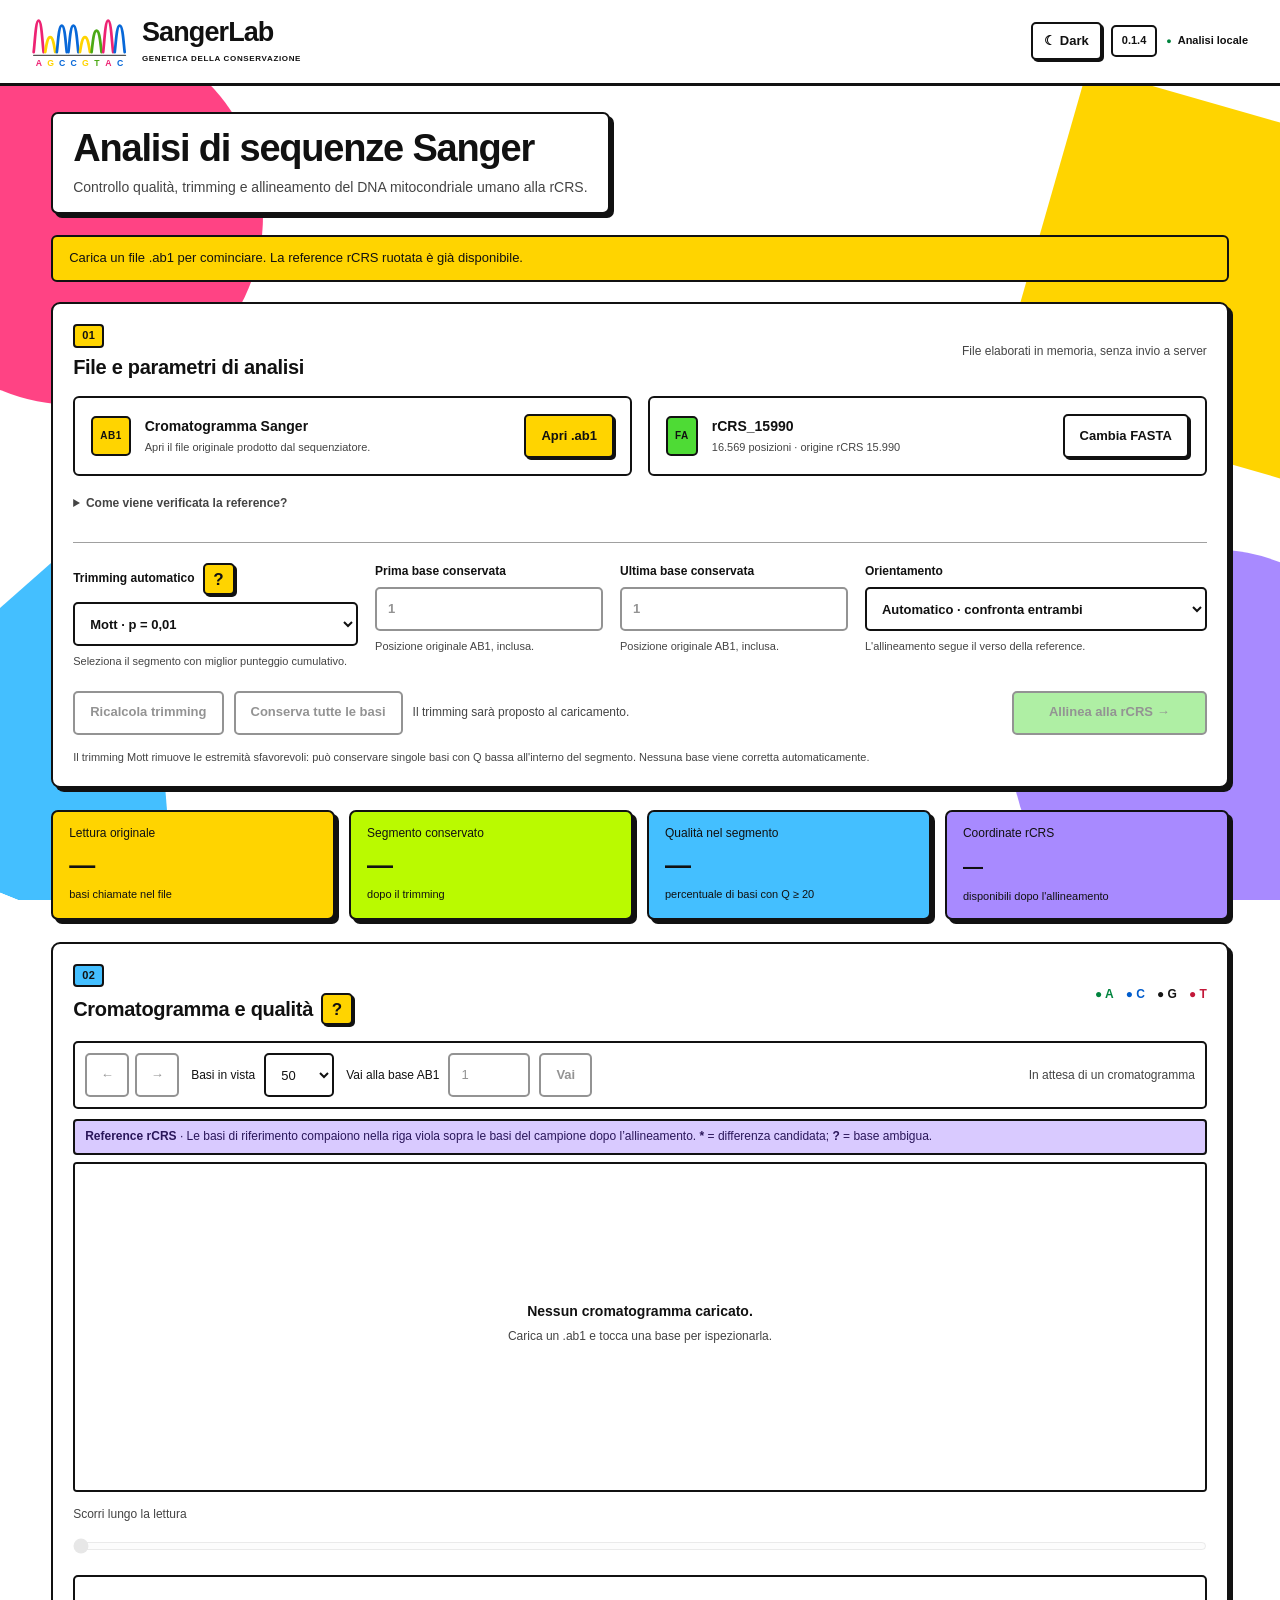
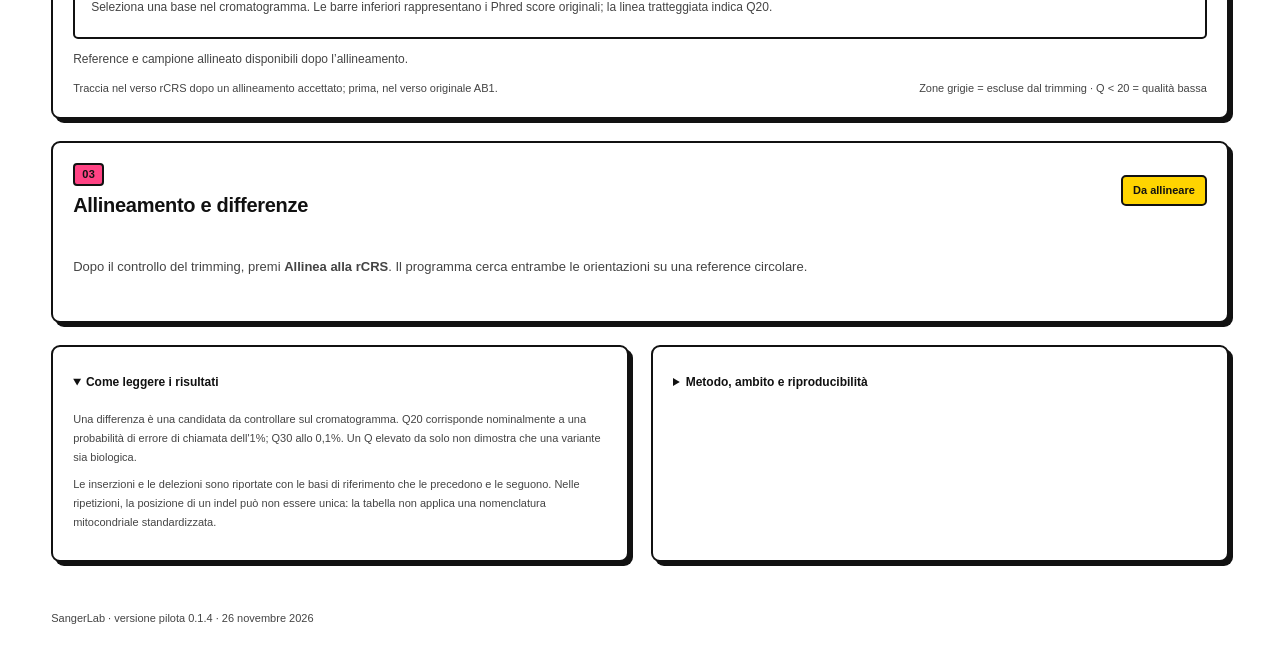
==== commit 6ef169ad: "Release v0.1.4 - Variant markers on chromatogram" ====
--- a/index.html
+++ b/index.html
@@ -167,7 +167,7 @@
       </svg>
       <span class="brand-name">SangerLab<small>GENETICA DELLA CONSERVAZIONE</small></span>
     </a>
-    <div class="header-tags"><button type="button" id="theme-toggle" class="button small-button" aria-label="Attiva tema scuro" aria-pressed="false">☾ Dark</button><span class="version">0.1.3</span><span class="local-badge"><span aria-hidden="true">●</span> Analisi locale</span></div>
+    <div class="header-tags"><button type="button" id="theme-toggle" class="button small-button" aria-label="Attiva tema scuro" aria-pressed="false">☾ Dark</button><span class="version">0.1.4</span><span class="local-badge"><span aria-hidden="true">●</span> Analisi locale</span></div>
   </div></header>
   <main id="main">
     <section class="hero">
@@ -199,7 +199,7 @@
     <section class="card trace-card" aria-labelledby="trace-title">
       <div class="section-head"><div><p class="eyebrow">02</p><div class="field-heading"><h2 id="trace-title">Cromatogramma e qualità</h2><button type="button" class="help-trigger" id="help-quality" aria-haspopup="dialog" aria-controls="quality-dialog" aria-label="Come si interpretano i punteggi Phred?">?</button></div></div><div class="legend"><span class="base-a">● A</span><span class="base-c">● C</span><span class="base-g">● G</span><span class="base-t">● T</span></div></div>
       <div class="trace-toolbar"><div class="nav-buttons"><button id="prev-trace" class="button square" aria-label="Tratto precedente" disabled>←</button><button id="next-trace" class="button square" aria-label="Tratto successivo" disabled>→</button></div><label class="inline-field">Basi in vista<select id="view-count"><option>30</option><option selected>50</option><option>80</option><option>120</option></select></label><label class="inline-field jump-field">Vai alla base AB1<input type="number" id="jump-base" value="1" min="1" inputmode="numeric" disabled><button id="jump-button" class="button" disabled>Vai</button></label><span id="trace-range" class="small muted">In attesa di un cromatogramma</span></div>
-      <p class="trace-reference-banner"><strong>Reference rCRS</strong> · Le basi di riferimento compaiono nella riga viola sopra le basi del campione dopo l’allineamento.</p><div class="canvas-wrap"><canvas id="trace-canvas" aria-label="Cromatogramma, basi della reference e del campione, barre di qualità. Tocca un picco per leggere i dettagli."></canvas><div id="trace-empty" class="empty-overlay"><div class="empty-symbol" aria-hidden="true">∿</div><h3>Nessun cromatogramma caricato.</h3><p>Carica un .ab1 e tocca una base per ispezionarla.</p></div></div>
+      <p class="trace-reference-banner"><strong>Reference rCRS</strong> · Le basi di riferimento compaiono nella riga viola sopra le basi del campione dopo l’allineamento. <strong>*</strong> = differenza candidata; <strong>?</strong> = base ambigua.</p><div class="canvas-wrap"><canvas id="trace-canvas" aria-label="Cromatogramma, basi della reference e del campione, barre di qualità. Tocca un picco per leggere i dettagli."></canvas><div id="trace-empty" class="empty-overlay"><div class="empty-symbol" aria-hidden="true">∿</div><h3>Nessun cromatogramma caricato.</h3><p>Carica un .ab1 e tocca una base per ispezionarla.</p></div></div>
       <label class="slider-label" for="trace-slider">Scorri lungo la lettura<span id="slider-position"></span></label><input id="trace-slider" type="range" min="0" max="1" value="0" disabled aria-label="Posizione della finestra del cromatogramma">
       <div id="base-inspector" class="inspector"><span class="muted">Seleziona una base nel cromatogramma. Le barre inferiori rappresentano i Phred score originali; la linea tratteggiata indica Q20.</span></div>
       <p id="trace-alignment-note" class="small muted" aria-live="polite">Reference e campione allineato disponibili dopo l’allineamento.</p><div class="trace-foot"><span>Traccia nel verso rCRS dopo un allineamento accettato; prima, nel verso originale AB1.</span><span>Zone grigie = escluse dal trimming · Q &lt; 20 = qualità bassa</span></div>
@@ -218,7 +218,7 @@
     </section>
 
     <section class="notes-grid"><details class="card notes" open><summary>Come leggere i risultati</summary><p>Una differenza è una candidata da controllare sul cromatogramma. Q20 corrisponde nominalmente a una probabilità di errore di chiamata dell'1%; Q30 allo 0,1%. Un Q elevato da solo non dimostra che una variante sia biologica.</p><p>Le inserzioni e le delezioni sono riportate con le basi di riferimento che le precedono e le seguono. Nelle ripetizioni, la posizione di un indel può non essere unica: la tabella non applica una nomenclatura mitocondriale standardizzata.</p></details><details class="card notes"><summary>Metodo, ambito e riproducibilità</summary><p>Allineamento semiglobale con gap affini: tutta la lettura conservata è allineata a un tratto della reference. Match +2, mismatch −3, apertura gap −6, estensione −1. La reference duplicata consente il passaggio attraverso l'origine; la numerazione viene poi riportata modulo 16.569.</p><p>Questa versione analizza una lettura alla volta. Non richiama i picchi, non misura l'eteroplasmia, non costruisce un consenso forward/reverse e non assegna aplogruppi. I Phred sono quelli già presenti nel file AB1.</p><p>Codice open source MIT. Parser adattato da <a href="https://github.com/animeshkundu/sanger-viewer" target="_blank" rel="noopener noreferrer">Sanger Viewer, Animesh</a>. Nessuna libreria esterna caricata, nessun account, nessun caricamento dei dati su server. Ricaricando la pagina si perde la sessione: esporta i risultati per conservarli.</p></details></section>
-    <footer><span>SangerLab · versione pilota 0.1.3 · 26 novembre 2026</span></footer>
+    <footer><span>SangerLab · versione pilota 0.1.4 · 26 novembre 2026</span></footer>
   </main>
   <dialog id="trim-dialog" class="help-dialog" aria-labelledby="trim-dialog-title">
     <div class="help-dialog-head"><h2 id="trim-dialog-title">Come funziona il trimming?</h2><button type="button" class="button square help-close" aria-label="Chiudi spiegazione del trimming" autofocus>×</button></div>
@@ -755,8 +755,8 @@
   const canonical = bundled.sequence.slice(N - bundled.origin + 1) + bundled.sequence.slice(0, N - bundled.origin + 1);
   const colors = {};
   const chartPalettes = {
-    light:{A:'#00843e',C:'#005ccc',G:'#151515',T:'#c31839',amb:'#654880',refLane:'#d9caff',sampleLane:'#ffffff',excluded:'#d4d4d4bb',diff:'#e6ddff',diffLane:'#bca5ff',selected:'#8b5cff35',label:'#393939',refLabel:'#2a165a',ink:'#111111',grid:'#b4b4b4',qLine:'#777777',unmapped:'#595959',qLow:'#c45300',qHigh:'#7042df',deletion:'#5c28c7'},
-    dark:{A:'#53f58b',C:'#6db9ff',G:'#f7f7f7',T:'#ff657d',amb:'#d9b5ff',refLane:'#39276c',sampleLane:'#35373b',excluded:'#55555ab8',diff:'#2a2145',diffLane:'#563b9a',selected:'#a684ff42',label:'#d6d6d9',refLabel:'#f5eaff',ink:'#ffffff',grid:'#56565e',qLine:'#a5a5ae',unmapped:'#b9b9bf',qLow:'#ff9a43',qHigh:'#a98aff',deletion:'#d2baff'}
+    light:{A:'#00843e',C:'#005ccc',G:'#151515',T:'#c31839',amb:'#654880',refLane:'#d9caff',sampleLane:'#ffffff',excluded:'#d4d4d4bb',diff:'#e6ddff',diffLane:'#bca5ff',selected:'#8b5cff35',label:'#393939',refLabel:'#2a165a',ink:'#111111',grid:'#b4b4b4',qLine:'#777777',unmapped:'#595959',qLow:'#c45300',qHigh:'#7042df',deletion:'#5c28c7',marker:'#b00056'},
+    dark:{A:'#53f58b',C:'#6db9ff',G:'#f7f7f7',T:'#ff657d',amb:'#d9b5ff',refLane:'#39276c',sampleLane:'#35373b',excluded:'#55555ab8',diff:'#2a2145',diffLane:'#563b9a',selected:'#a684ff42',label:'#d6d6d9',refLabel:'#f5eaff',ink:'#ffffff',grid:'#56565e',qLine:'#a5a5ae',unmapped:'#b9b9bf',qLow:'#ff9a43',qHigh:'#a98aff',deletion:'#d2baff',marker:'#ff70a5'}
   };
   let palette=chartPalettes.light;
   function readPreference(key){try{return localStorage.getItem(key);}catch{return null;}}
@@ -885,7 +885,7 @@
     for(const b of ['A','C','G','T'])for(let i=Math.floor(sampleLo);i<=Math.ceil(sampleHi);i++){const value=read.channels[b][i];if(value>maximum)maximum=value;if(value<minimum)minimum=value;}
     // A fixed, contrasting reference lane makes the aligned bases unmistakable.
     ctx.fillStyle=palette.refLane;ctx.fillRect(0,33,w,19);
-    ctx.fillStyle=palette.sampleLane;ctx.fillRect(0,53,w,17);
+    ctx.fillStyle=palette.sampleLane;ctx.fillRect(0,53,w,39);
     let trim={start:0,end:0};try{trim=region();}catch{}
     for(let i=lo;i<hi;i++) {
       const x1=x(i? (peaks[i-1]+peaks[i])/2:sampleLo),x2=x(i+1<peaks.length?(peaks[i]+peaks[i+1])/2:sampleHi);
@@ -898,10 +898,11 @@
     ctx.fillText('rCRS',3,29);
     ctx.font='bold 11px Arial';ctx.fillStyle=palette.refLabel;ctx.fillText('Reference',4,47);
     ctx.fillStyle=palette.ink;ctx.fillText('Campione',4,65);
+    if(aligned){ctx.font='bold 10px Arial';ctx.fillStyle=palette.marker;ctx.fillText('Differenze',4,85);}
     if(!aligned){ctx.font='11px Arial';ctx.fillStyle=palette.refLabel;ctx.fillText('Premi Allinea alla rCRS per visualizzare le basi di riferimento',left+5,47);}
     ctx.strokeStyle=palette.grid;ctx.lineWidth=1;ctx.beginPath();ctx.moveTo(left,241);ctx.lineTo(right,241);ctx.moveTo(left,314);ctx.lineTo(right,314);ctx.stroke();
-    const y=value=>239-(value-minimum)/(maximum-minimum)*164;
-    ctx.save();ctx.beginPath();ctx.rect(left,69,width,175);ctx.clip();
+    const y=value=>239-(value-minimum)/(maximum-minimum)*144;
+    ctx.save();ctx.beginPath();ctx.rect(left,92,width,152);ctx.clip();
     for(const b of ['G','C','A','T']){
       // Complement the dye channel and mirror its x-axis, not just the labels.
       const channel=read.channels[reverse?Core.reverseComplement(b):b];
@@ -920,6 +921,11 @@
       if(aligned){
         ctx.fillStyle=mapped?(colors[mapped.refBase]||palette.refLabel):palette.unmapped;
         ctx.fillText(mapped?mapped.refBase:'·',px,47);
+        // Mark only mapped candidate differences; ambiguity is not a mutation.
+        if(mapped&&['X','I','?'].includes(mapped.op)){
+          ctx.fillStyle=palette.marker;ctx.font='bold 20px Arial';
+          ctx.fillText(mapped.op==='?'?'?':'*',px,88);
+        }
       }
       if(q!==undefined&&q!==null){const bw=Math.max(2,Math.min(12,width/(hi-lo)*.65));ctx.fillStyle=q<20?palette.qLow:palette.qHigh;ctx.fillRect(px-bw/2,314-q/qmax*50,bw,q/qmax*50);if(hi-lo<=50&&(width/(hi-lo)>12||i%5===0)){ctx.fillStyle=palette.label;ctx.font='8px system-ui';ctx.fillText(String(q),px,261);}}
     }
@@ -934,9 +940,10 @@
         const px=(x(peaks[a])+x(peaks[b]))/2;
         ctx.strokeStyle=palette.deletion;ctx.lineWidth=1.5;ctx.beginPath();ctx.moveTo(px,32);ctx.lineTo(px,68);ctx.stroke();
         ctx.fillStyle=palette.deletion;ctx.font='bold 9px Arial';ctx.textAlign='center';ctx.fillText('D'+(j-start+1),px,9);
+        ctx.fillStyle=palette.marker;ctx.font='bold 20px Arial';ctx.fillText('*',px,88);
       }
     }
-    text('trace-alignment-note',aligned?(reverse?'Cromatogramma e campione in reverse complement, nel verso rCRS. Le posizioni AB1 originali decrescono.':'Cromatogramma e campione nel verso rCRS (forward).')+' Riga Reference = basi rCRS allineate; · = base AB1 non allineata; − = gap nella reference. Viola = differenza o ambiguità; D = delezione tra picchi (dettagli nella tabella allineamento).':state.result?'Allineamento non accettato: confronto non mostrato nel cromatogramma.':'Reference e campione allineato disponibili dopo l’allineamento.');
+    text('trace-alignment-note',aligned?(reverse?'Cromatogramma e campione in reverse complement, nel verso rCRS. Le posizioni AB1 originali decrescono.':'Cromatogramma e campione nel verso rCRS (forward).')+' Riga Reference = basi rCRS allineate; · = base AB1 non allineata; − = gap nella reference. * = differenza candidata (sostituzione o indel); ? = base ambigua; D = delezione tra picchi (dettagli nella tabella allineamento).':state.result?'Allineamento non accettato: confronto non mostrato nel cromatogramma.':'Reference e campione allineato disponibili dopo l’allineamento.');
     plotGeometry={left,right,sampleLo,sampleHi,lo,hi,width,reverse};
   }
   function renderInspector() {
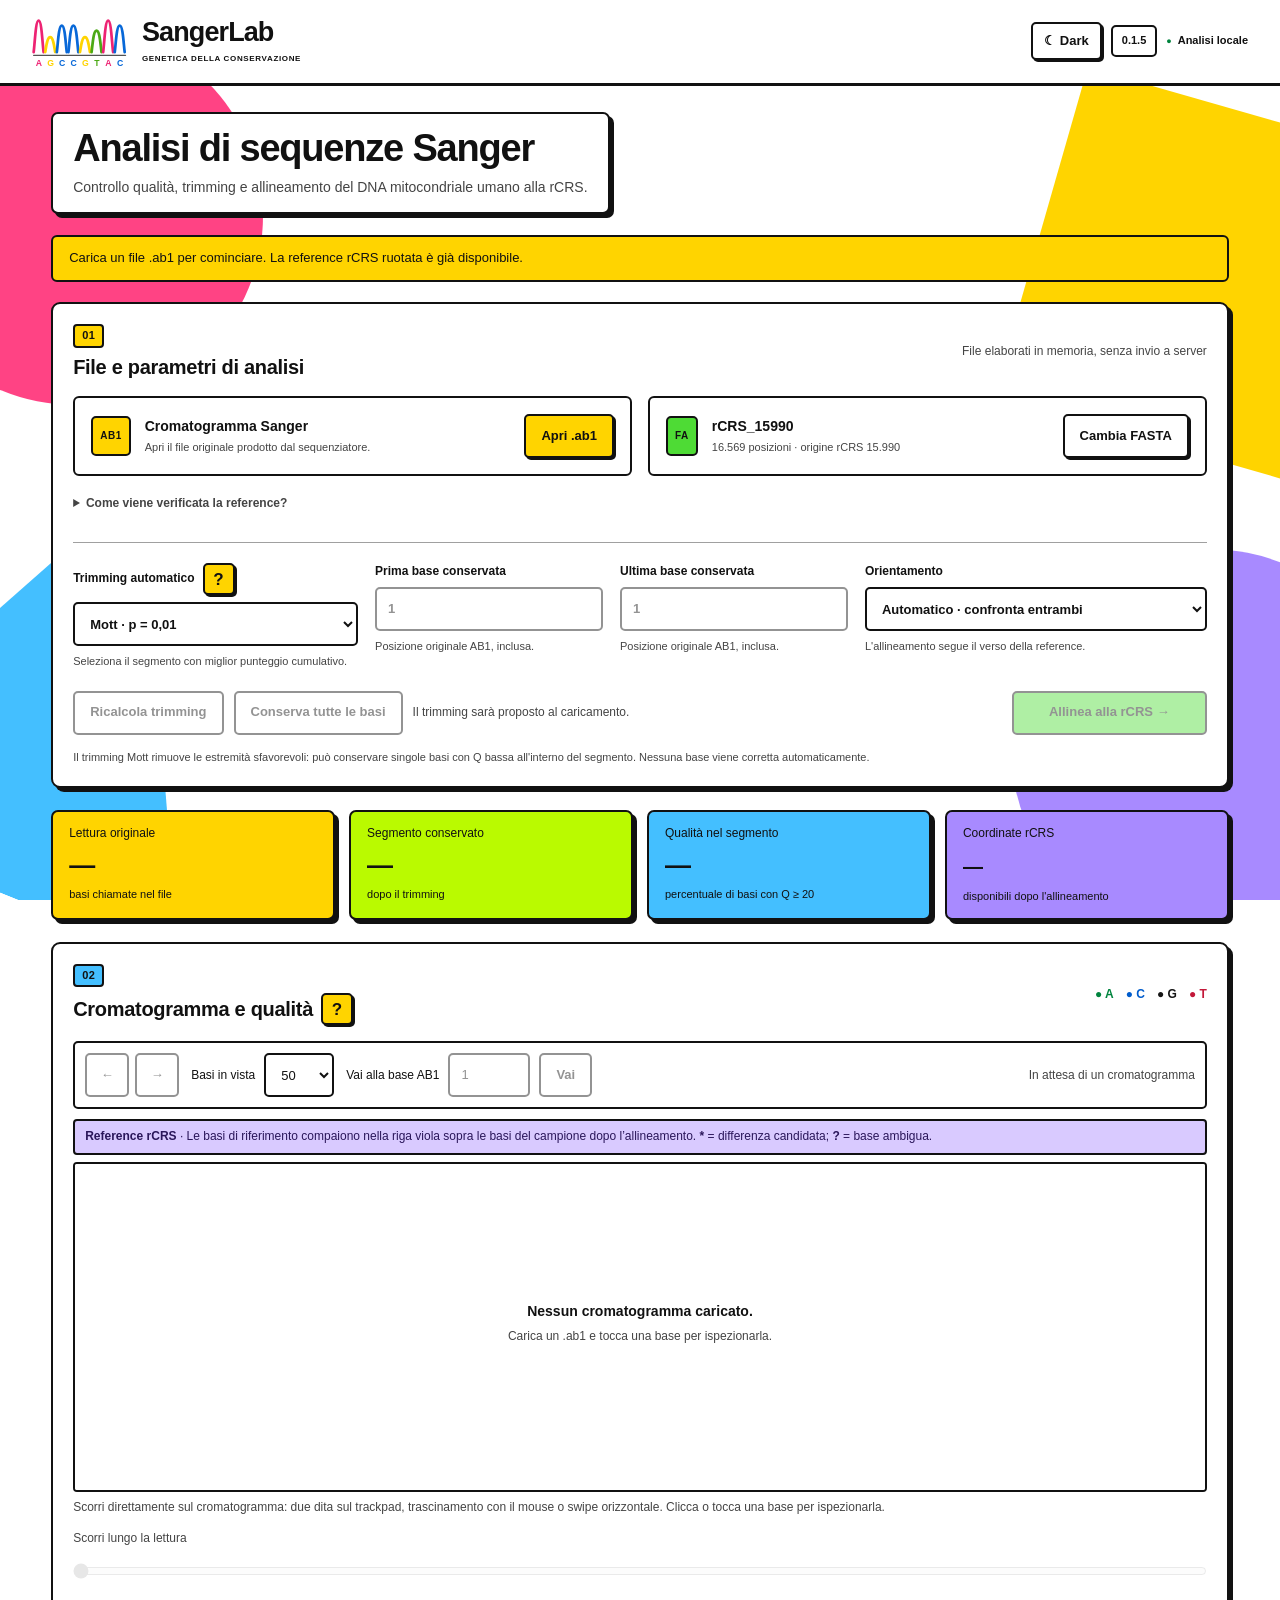
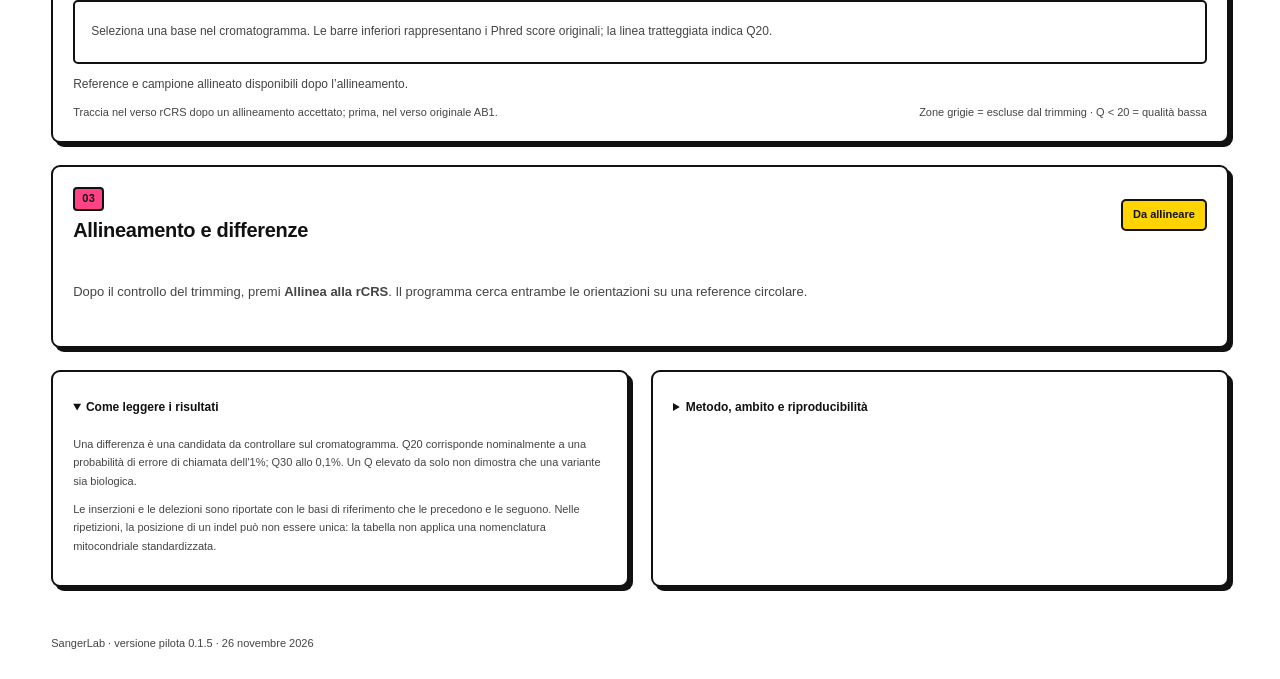
==== commit 5f276e7b: "Release v0.1.5 - Direct chromatogram panning" ====
--- a/index.html
+++ b/index.html
@@ -129,6 +129,11 @@
   .art-4{--size:210px;bottom:-3%;right:-86px}
 }
 
+
+/* Direct trace navigation. Vertical touch gestures still scroll the page. */
+#trace-canvas{touch-action:pan-y pinch-zoom;cursor:grab}
+#trace-canvas.is-panning{cursor:grabbing}
+.trace-gesture-hint{margin:7px 0 0;font-size:12px;color:var(--muted)}
 </style>
 </head>
 <body>
@@ -167,7 +172,7 @@
       </svg>
       <span class="brand-name">SangerLab<small>GENETICA DELLA CONSERVAZIONE</small></span>
     </a>
-    <div class="header-tags"><button type="button" id="theme-toggle" class="button small-button" aria-label="Attiva tema scuro" aria-pressed="false">☾ Dark</button><span class="version">0.1.4</span><span class="local-badge"><span aria-hidden="true">●</span> Analisi locale</span></div>
+    <div class="header-tags"><button type="button" id="theme-toggle" class="button small-button" aria-label="Attiva tema scuro" aria-pressed="false">☾ Dark</button><span class="version">0.1.5</span><span class="local-badge"><span aria-hidden="true">●</span> Analisi locale</span></div>
   </div></header>
   <main id="main">
     <section class="hero">
@@ -200,6 +205,7 @@
       <div class="section-head"><div><p class="eyebrow">02</p><div class="field-heading"><h2 id="trace-title">Cromatogramma e qualità</h2><button type="button" class="help-trigger" id="help-quality" aria-haspopup="dialog" aria-controls="quality-dialog" aria-label="Come si interpretano i punteggi Phred?">?</button></div></div><div class="legend"><span class="base-a">● A</span><span class="base-c">● C</span><span class="base-g">● G</span><span class="base-t">● T</span></div></div>
       <div class="trace-toolbar"><div class="nav-buttons"><button id="prev-trace" class="button square" aria-label="Tratto precedente" disabled>←</button><button id="next-trace" class="button square" aria-label="Tratto successivo" disabled>→</button></div><label class="inline-field">Basi in vista<select id="view-count"><option>30</option><option selected>50</option><option>80</option><option>120</option></select></label><label class="inline-field jump-field">Vai alla base AB1<input type="number" id="jump-base" value="1" min="1" inputmode="numeric" disabled><button id="jump-button" class="button" disabled>Vai</button></label><span id="trace-range" class="small muted">In attesa di un cromatogramma</span></div>
       <p class="trace-reference-banner"><strong>Reference rCRS</strong> · Le basi di riferimento compaiono nella riga viola sopra le basi del campione dopo l’allineamento. <strong>*</strong> = differenza candidata; <strong>?</strong> = base ambigua.</p><div class="canvas-wrap"><canvas id="trace-canvas" aria-label="Cromatogramma, basi della reference e del campione, barre di qualità. Tocca un picco per leggere i dettagli."></canvas><div id="trace-empty" class="empty-overlay"><div class="empty-symbol" aria-hidden="true">∿</div><h3>Nessun cromatogramma caricato.</h3><p>Carica un .ab1 e tocca una base per ispezionarla.</p></div></div>
+      <p class="trace-gesture-hint">Scorri direttamente sul cromatogramma: due dita sul trackpad, trascinamento con il mouse o swipe orizzontale. Clicca o tocca una base per ispezionarla.</p>
       <label class="slider-label" for="trace-slider">Scorri lungo la lettura<span id="slider-position"></span></label><input id="trace-slider" type="range" min="0" max="1" value="0" disabled aria-label="Posizione della finestra del cromatogramma">
       <div id="base-inspector" class="inspector"><span class="muted">Seleziona una base nel cromatogramma. Le barre inferiori rappresentano i Phred score originali; la linea tratteggiata indica Q20.</span></div>
       <p id="trace-alignment-note" class="small muted" aria-live="polite">Reference e campione allineato disponibili dopo l’allineamento.</p><div class="trace-foot"><span>Traccia nel verso rCRS dopo un allineamento accettato; prima, nel verso originale AB1.</span><span>Zone grigie = escluse dal trimming · Q &lt; 20 = qualità bassa</span></div>
@@ -218,7 +224,7 @@
     </section>
 
     <section class="notes-grid"><details class="card notes" open><summary>Come leggere i risultati</summary><p>Una differenza è una candidata da controllare sul cromatogramma. Q20 corrisponde nominalmente a una probabilità di errore di chiamata dell'1%; Q30 allo 0,1%. Un Q elevato da solo non dimostra che una variante sia biologica.</p><p>Le inserzioni e le delezioni sono riportate con le basi di riferimento che le precedono e le seguono. Nelle ripetizioni, la posizione di un indel può non essere unica: la tabella non applica una nomenclatura mitocondriale standardizzata.</p></details><details class="card notes"><summary>Metodo, ambito e riproducibilità</summary><p>Allineamento semiglobale con gap affini: tutta la lettura conservata è allineata a un tratto della reference. Match +2, mismatch −3, apertura gap −6, estensione −1. La reference duplicata consente il passaggio attraverso l'origine; la numerazione viene poi riportata modulo 16.569.</p><p>Questa versione analizza una lettura alla volta. Non richiama i picchi, non misura l'eteroplasmia, non costruisce un consenso forward/reverse e non assegna aplogruppi. I Phred sono quelli già presenti nel file AB1.</p><p>Codice open source MIT. Parser adattato da <a href="https://github.com/animeshkundu/sanger-viewer" target="_blank" rel="noopener noreferrer">Sanger Viewer, Animesh</a>. Nessuna libreria esterna caricata, nessun account, nessun caricamento dei dati su server. Ricaricando la pagina si perde la sessione: esporta i risultati per conservarli.</p></details></section>
-    <footer><span>SangerLab · versione pilota 0.1.4 · 26 novembre 2026</span></footer>
+    <footer><span>SangerLab · versione pilota 0.1.5 · 26 novembre 2026</span></footer>
   </main>
   <dialog id="trim-dialog" class="help-dialog" aria-labelledby="trim-dialog-title">
     <div class="help-dialog-head"><h2 id="trim-dialog-title">Come funziona il trimming?</h2><button type="button" class="button square help-close" aria-label="Chiudi spiegazione del trimming" autofocus>×</button></div>
@@ -1021,7 +1027,7 @@
   const cell=value=>String(value??'').replace(/[\t\r\n]/g,' ');
   const tsv=rows=>rows.map(row=>row.map(cell).join('\t')).join('\n')+'\n';
   function report() {
-    return {tool:'SangerLab',version:Core.VERSION,generatedAt:new Date().toISOString(),input:{fileName:state.read.fileName,sha256:state.readHash,baseCount:state.read.sequence.length,tags:state.read.tags},reference:{name:state.reference.name,accession:'NC_012920.1',sequenceSha256:state.referenceHash,length:N,originRcrs1:state.origin,exactRotationVerified:true},coordinateConvention:'All public positions 1-based; trim.start zero-based inclusive, trim.end zero-based exclusive. Insertions between leftAnchor/rightAnchor; not mitochondrial-normalized.',trim:state.analysisTrim,analysis:state.result,elapsedMs:state.elapsed,scope:'Single original basecaller read; no consensus, no heteroplasmy estimate, no haplogroup assignment.'};
+    return {tool:'SangerLab',version:'0.1.5',generatedAt:new Date().toISOString(),input:{fileName:state.read.fileName,sha256:state.readHash,baseCount:state.read.sequence.length,tags:state.read.tags},reference:{name:state.reference.name,accession:'NC_012920.1',sequenceSha256:state.referenceHash,length:N,originRcrs1:state.origin,exactRotationVerified:true},coordinateConvention:'All public positions 1-based; trim.start zero-based inclusive, trim.end zero-based exclusive. Insertions between leftAnchor/rightAnchor; not mitochondrial-normalized.',trim:state.analysisTrim,analysis:state.result,elapsedMs:state.elapsed,scope:'Single original basecaller read; no consensus, no heteroplasmy estimate, no haplogroup assignment.'};
   }
   function exportResults(kind) {
     if(!state.result)return;const name=cleanName(state.read.fileName),r=state.result,s=r.summary,trim=state.analysisTrim;
@@ -1060,7 +1066,74 @@
   $('next-trace').addEventListener('click',()=>{state.viewStart+=(traceReversed()?-1:1)*Math.ceil(Number($('view-count').value)*.7);drawTrace();});
   const jump=()=>{const n=Number($('jump-base').value);if(Number.isInteger(n)&&n>=1&&n<=state.read.sequence.length)jumpToRead(n-1);};
   $('jump-button').addEventListener('click',jump);$('jump-base').addEventListener('keydown',e=>{if(e.key==='Enter')jump();});
-  $('trace-canvas').addEventListener('pointerdown',event=>{if(!plotGeometry)return;const rect=$('trace-canvas').getBoundingClientRect(),x=event.clientX-rect.left,g=plotGeometry;const fraction=Math.max(0,Math.min(1,(x-g.left)/g.width));const sample=g.sampleLo+(g.reverse?1-fraction:fraction)*(g.sampleHi-g.sampleLo);let best=g.lo;for(let i=g.lo+1;i<g.hi;i++)if(Math.abs(state.read.peakPositions[i]-sample)<Math.abs(state.read.peakPositions[best]-sample))best=i;state.selected=best;$('jump-base').value=best+1;drawTrace();renderInspector();});
+  // Pan directly on the trace in DISPLAY coordinates (rCRS direction after alignment).
+  // The original AB1 indices and all analysis results remain unchanged.
+  const traceCanvas=$('trace-canvas');
+  let traceGesture=null, wheelRemainder=0, lastWheelTime=-Infinity;
+  const canPanTrace=()=>Boolean(state.read&&!state.busy&&plotGeometry);
+  function panTraceTo(start) {
+    if(!canPanTrace())return;
+    const max=Math.max(0,state.read.sequence.length-Number($('view-count').value));
+    const next=Math.max(0,Math.min(max,Math.round(start)));
+    if(next!==state.viewStart){state.viewStart=next;drawTrace();}
+  }
+  function inspectTraceAt(clientX) {
+    if(!canPanTrace())return;
+    const rect=traceCanvas.getBoundingClientRect(),g=plotGeometry,x=clientX-rect.left;
+    if(x<g.left||x>g.right)return;
+    const fraction=Math.max(0,Math.min(1,(x-g.left)/g.width));
+    const sample=g.sampleLo+(g.reverse?1-fraction:fraction)*(g.sampleHi-g.sampleLo);
+    let best=g.lo;
+    for(let i=g.lo+1;i<g.hi;i++)if(Math.abs(state.read.peakPositions[i]-sample)<Math.abs(state.read.peakPositions[best]-sample))best=i;
+    state.selected=best;$('jump-base').value=best+1;drawTrace();renderInspector();
+  }
+  traceCanvas.addEventListener('wheel',event=>{
+    // A horizontal two-finger scroll (or Shift+wheel) pans the trace.
+    // Ordinary vertical scrolling and browser pinch/zoom remain available.
+    if(!canPanTrace()||event.ctrlKey||traceGesture)return;
+    let delta=event.deltaX;
+    if(event.shiftKey&&Math.abs(delta)<Math.abs(event.deltaY))delta=event.deltaY;
+    else if(Math.abs(delta)<=Math.abs(event.deltaY))return;
+    if(!delta)return;
+    event.preventDefault();
+    const g=plotGeometry,unit=event.deltaMode===1?16:event.deltaMode===2?g.width:1;
+    if(event.timeStamp-lastWheelTime>200)wheelRemainder=0;
+    lastWheelTime=event.timeStamp;
+    wheelRemainder+=delta*unit*(g.hi-g.lo)/g.width;
+    const steps=Math.trunc(wheelRemainder);wheelRemainder-=steps;
+    if(steps)panTraceTo(state.viewStart+(traceReversed()?-1:1)*steps);
+  },{passive:false});
+  function clearTraceGesture(){traceGesture=null;traceCanvas.classList.remove('is-panning');}
+  traceCanvas.addEventListener('pointerdown',event=>{
+    if(!event.isPrimary){clearTraceGesture();return;}
+    if(!canPanTrace()||event.button!==0)return;
+    const g=plotGeometry;
+    traceGesture={id:event.pointerId,x:event.clientX,y:event.clientY,start:state.viewStart,
+      basesPerPixel:(g.hi-g.lo)/g.width,direction:g.reverse?-1:1,axis:null,read:state.read};
+    wheelRemainder=0;
+    traceCanvas.setPointerCapture(event.pointerId);
+  });
+  traceCanvas.addEventListener('pointermove',event=>{
+    const g=traceGesture;if(!g||event.pointerId!==g.id)return;
+    if(!canPanTrace()||state.read!==g.read){clearTraceGesture();return;}
+    const dx=event.clientX-g.x,dy=event.clientY-g.y;
+    if(!g.axis&&Math.max(Math.abs(dx),Math.abs(dy))>=6){
+      g.axis=Math.abs(dx)>=Math.abs(dy)?'x':'y';
+      if(g.axis==='x')traceCanvas.classList.add('is-panning');
+    }
+    if(g.axis==='x')panTraceTo(g.start-g.direction*dx*g.basesPerPixel);
+  });
+  traceCanvas.addEventListener('pointerup',event=>{
+    const g=traceGesture;if(!g||event.pointerId!==g.id)return;
+    clearTraceGesture();
+    if(!canPanTrace()||state.read!==g.read)return;
+    const dx=event.clientX-g.x,dy=event.clientY-g.y;
+    if(!g.axis&&Math.max(Math.abs(dx),Math.abs(dy))<6)inspectTraceAt(event.clientX);
+    else if(g.axis==='x')panTraceTo(g.start-g.direction*dx*g.basesPerPixel);
+  });
+  for(const type of ['pointercancel','lostpointercapture'])traceCanvas.addEventListener(type,event=>{
+    if(traceGesture?.id===event.pointerId)clearTraceGesture();
+  });
   for(const [tab,other,panel,otherPanel] of [['tab-variants','tab-alignment','variants-panel','alignment-panel'],['tab-alignment','tab-variants','alignment-panel','variants-panel']])$(tab).addEventListener('click',()=>{$(tab).className='tab active';$(tab).setAttribute('aria-selected','true');$(other).className='tab';$(other).setAttribute('aria-selected','false');$(panel).hidden=false;$(otherPanel).hidden=true;});
   $('align-prev').addEventListener('click',()=>{state.alignmentPage--;renderAlignment();});$('align-next').addEventListener('click',()=>{state.alignmentPage++;renderAlignment();});
   for(const kind of ['fasta','alignment','variants','quality','report'])$('export-'+kind).addEventListener('click',()=>exportResults(kind));
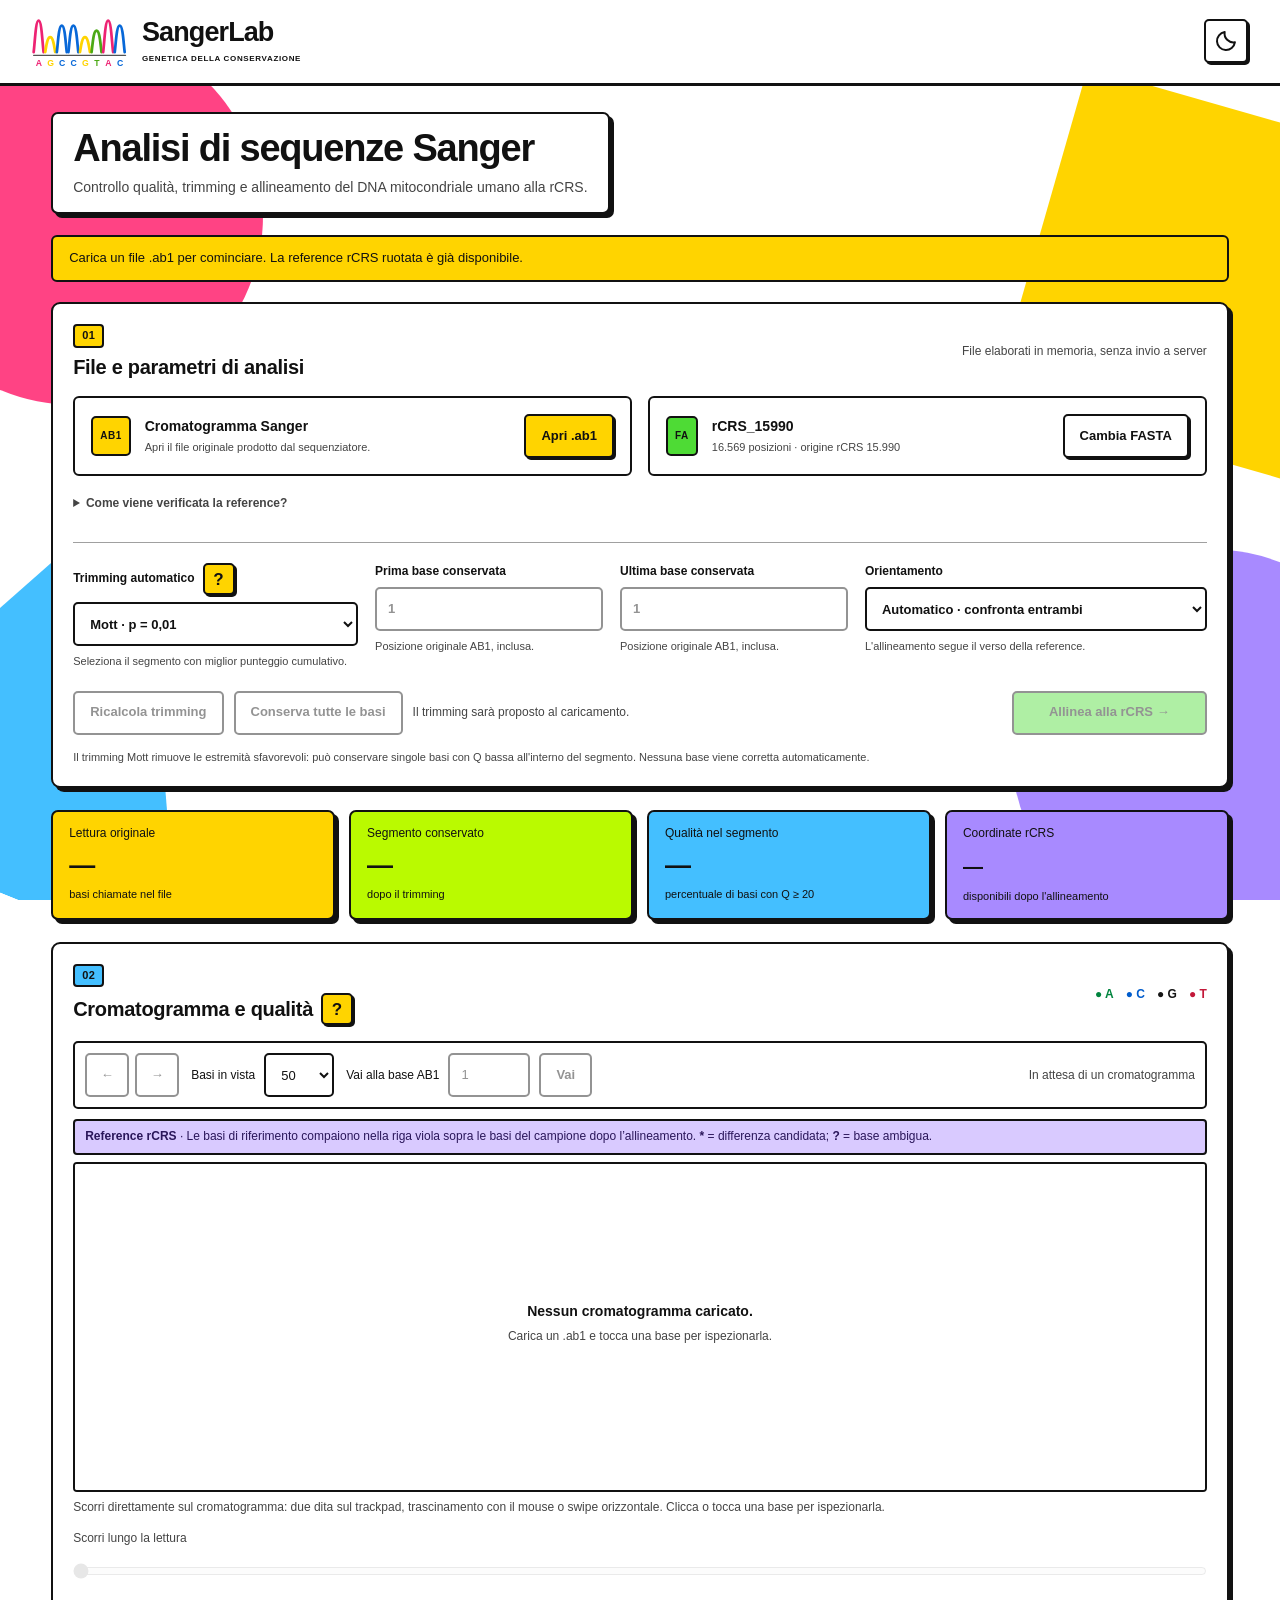
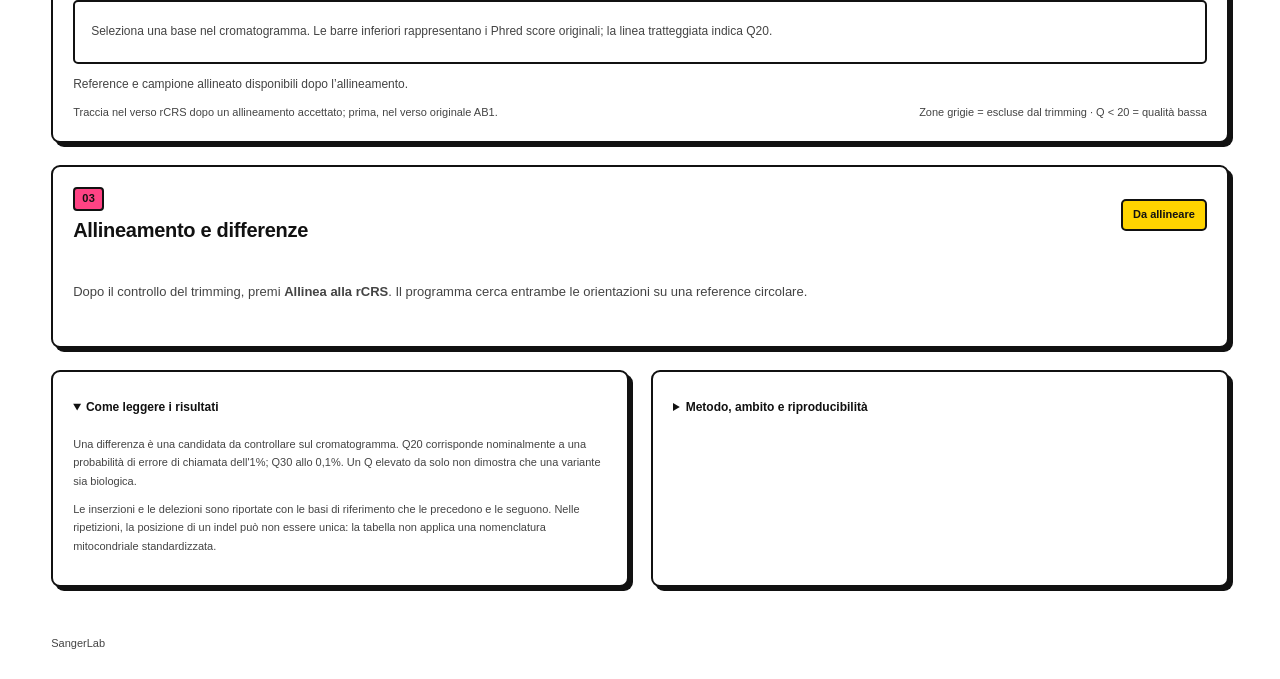
==== commit f42dee1f: "Release v1.0.6 - Clean interface and concise English README" ====
--- a/index.html
+++ b/index.html
@@ -134,6 +134,9 @@
 #trace-canvas{touch-action:pan-y pinch-zoom;cursor:grab}
 #trace-canvas.is-panning{cursor:grabbing}
 .trace-gesture-hint{margin:7px 0 0;font-size:12px;color:var(--muted)}
+
+/* Compact theme control, aligned right on desktop and mobile. */
+.topinner{flex-wrap:nowrap;align-items:center}.header-tags{width:auto;flex:0 0 auto;margin-left:auto;justify-content:flex-end}#theme-toggle{display:grid;place-items:center;width:44px;height:44px;min-width:44px;padding:0}#theme-toggle svg{width:24px;height:24px;pointer-events:none}#theme-toggle .theme-sun,:root[data-theme=dark] #theme-toggle .theme-moon{display:none}:root[data-theme=dark] #theme-toggle .theme-sun{display:block} 
 </style>
 </head>
 <body>
@@ -172,7 +175,7 @@
       </svg>
       <span class="brand-name">SangerLab<small>GENETICA DELLA CONSERVAZIONE</small></span>
     </a>
-    <div class="header-tags"><button type="button" id="theme-toggle" class="button small-button" aria-label="Attiva tema scuro" aria-pressed="false">☾ Dark</button><span class="version">0.1.5</span><span class="local-badge"><span aria-hidden="true">●</span> Analisi locale</span></div>
+    <div class="header-tags"><button type="button" id="theme-toggle" class="button small-button" aria-label="Attiva tema scuro" title="Attiva tema scuro" aria-pressed="false"><svg class="theme-moon" viewBox="0 0 24 24" fill="none" stroke="currentColor" stroke-width="2" stroke-linecap="round" stroke-linejoin="round" aria-hidden="true"><path d="M20.9 13.35A9 9 0 0 1 10.65 3.1 9 9 0 1 0 20.9 13.35Z"/></svg><svg class="theme-sun" viewBox="0 0 24 24" fill="none" stroke="currentColor" stroke-width="2" stroke-linecap="round" aria-hidden="true"><circle cx="12" cy="12" r="4"/><path d="M12 2v2m0 16v2M2 12h2m16 0h2M4.93 4.93l1.42 1.42m11.3 11.3 1.42 1.42m0-14.14-1.42 1.42M6.35 17.65l-1.42 1.42"/></svg></button></div>
   </div></header>
   <main id="main">
     <section class="hero">
@@ -224,7 +227,7 @@
     </section>
 
     <section class="notes-grid"><details class="card notes" open><summary>Come leggere i risultati</summary><p>Una differenza è una candidata da controllare sul cromatogramma. Q20 corrisponde nominalmente a una probabilità di errore di chiamata dell'1%; Q30 allo 0,1%. Un Q elevato da solo non dimostra che una variante sia biologica.</p><p>Le inserzioni e le delezioni sono riportate con le basi di riferimento che le precedono e le seguono. Nelle ripetizioni, la posizione di un indel può non essere unica: la tabella non applica una nomenclatura mitocondriale standardizzata.</p></details><details class="card notes"><summary>Metodo, ambito e riproducibilità</summary><p>Allineamento semiglobale con gap affini: tutta la lettura conservata è allineata a un tratto della reference. Match +2, mismatch −3, apertura gap −6, estensione −1. La reference duplicata consente il passaggio attraverso l'origine; la numerazione viene poi riportata modulo 16.569.</p><p>Questa versione analizza una lettura alla volta. Non richiama i picchi, non misura l'eteroplasmia, non costruisce un consenso forward/reverse e non assegna aplogruppi. I Phred sono quelli già presenti nel file AB1.</p><p>Codice open source MIT. Parser adattato da <a href="https://github.com/animeshkundu/sanger-viewer" target="_blank" rel="noopener noreferrer">Sanger Viewer, Animesh</a>. Nessuna libreria esterna caricata, nessun account, nessun caricamento dei dati su server. Ricaricando la pagina si perde la sessione: esporta i risultati per conservarli.</p></details></section>
-    <footer><span>SangerLab · versione pilota 0.1.5 · 26 novembre 2026</span></footer>
+    <footer><span>SangerLab</span></footer>
   </main>
   <dialog id="trim-dialog" class="help-dialog" aria-labelledby="trim-dialog-title">
     <div class="help-dialog-head"><h2 id="trim-dialog-title">Come funziona il trimming?</h2><button type="button" class="button square help-close" aria-label="Chiudi spiegazione del trimming" autofocus>×</button></div>
@@ -770,7 +773,7 @@
   function applyTheme(theme){
     const dark=theme==='dark';document.documentElement.dataset.theme=dark?'dark':'light';
     palette=chartPalettes[dark?'dark':'light'];Object.assign(colors,{A:palette.A,C:palette.C,G:palette.G,T:palette.T,N:palette.amb,R:palette.amb,Y:palette.amb});
-    const button=$('theme-toggle');button.textContent=dark?'☀ Light':'☾ Dark';button.setAttribute('aria-pressed',String(dark));button.setAttribute('aria-label',dark?'Attiva tema chiaro':'Attiva tema scuro');
+    const button=$('theme-toggle');button.setAttribute('aria-pressed',String(dark));button.setAttribute('aria-label',dark?'Attiva tema chiaro':'Attiva tema scuro');button.title=button.getAttribute('aria-label');
     document.querySelector('meta[name="theme-color"]').content=dark?'#303236':'#ffffff';
     drawTrace();renderInspector();if(state.result)renderAlignment();
   }
@@ -1027,7 +1030,7 @@
   const cell=value=>String(value??'').replace(/[\t\r\n]/g,' ');
   const tsv=rows=>rows.map(row=>row.map(cell).join('\t')).join('\n')+'\n';
   function report() {
-    return {tool:'SangerLab',version:'0.1.5',generatedAt:new Date().toISOString(),input:{fileName:state.read.fileName,sha256:state.readHash,baseCount:state.read.sequence.length,tags:state.read.tags},reference:{name:state.reference.name,accession:'NC_012920.1',sequenceSha256:state.referenceHash,length:N,originRcrs1:state.origin,exactRotationVerified:true},coordinateConvention:'All public positions 1-based; trim.start zero-based inclusive, trim.end zero-based exclusive. Insertions between leftAnchor/rightAnchor; not mitochondrial-normalized.',trim:state.analysisTrim,analysis:state.result,elapsedMs:state.elapsed,scope:'Single original basecaller read; no consensus, no heteroplasmy estimate, no haplogroup assignment.'};
+    return {tool:'SangerLab',version:'1.0.6',generatedAt:new Date().toISOString(),input:{fileName:state.read.fileName,sha256:state.readHash,baseCount:state.read.sequence.length,tags:state.read.tags},reference:{name:state.reference.name,accession:'NC_012920.1',sequenceSha256:state.referenceHash,length:N,originRcrs1:state.origin,exactRotationVerified:true},coordinateConvention:'All public positions 1-based; trim.start zero-based inclusive, trim.end zero-based exclusive. Insertions between leftAnchor/rightAnchor; not mitochondrial-normalized.',trim:state.analysisTrim,analysis:state.result,elapsedMs:state.elapsed,scope:'Single original basecaller read; no consensus, no heteroplasmy estimate, no haplogroup assignment.'};
   }
   function exportResults(kind) {
     if(!state.result)return;const name=cleanName(state.read.fileName),r=state.result,s=r.summary,trim=state.analysisTrim;
